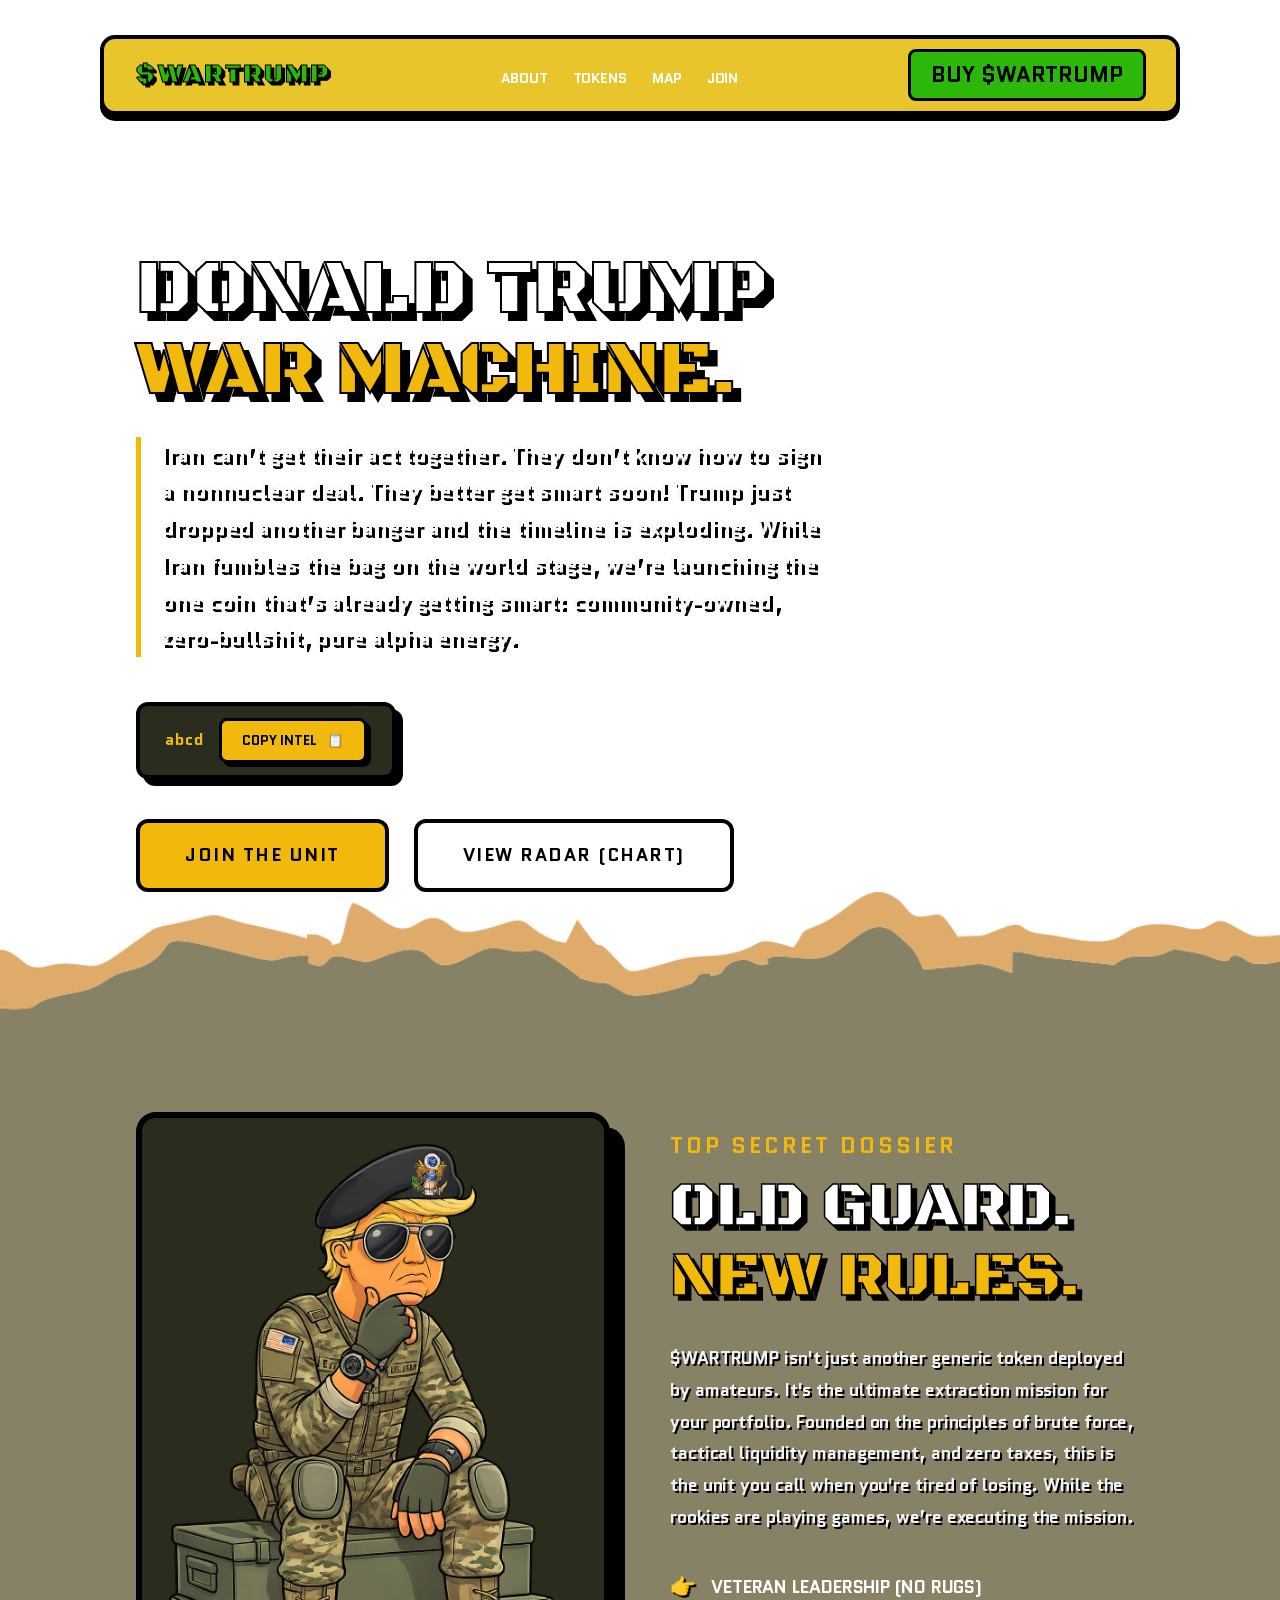
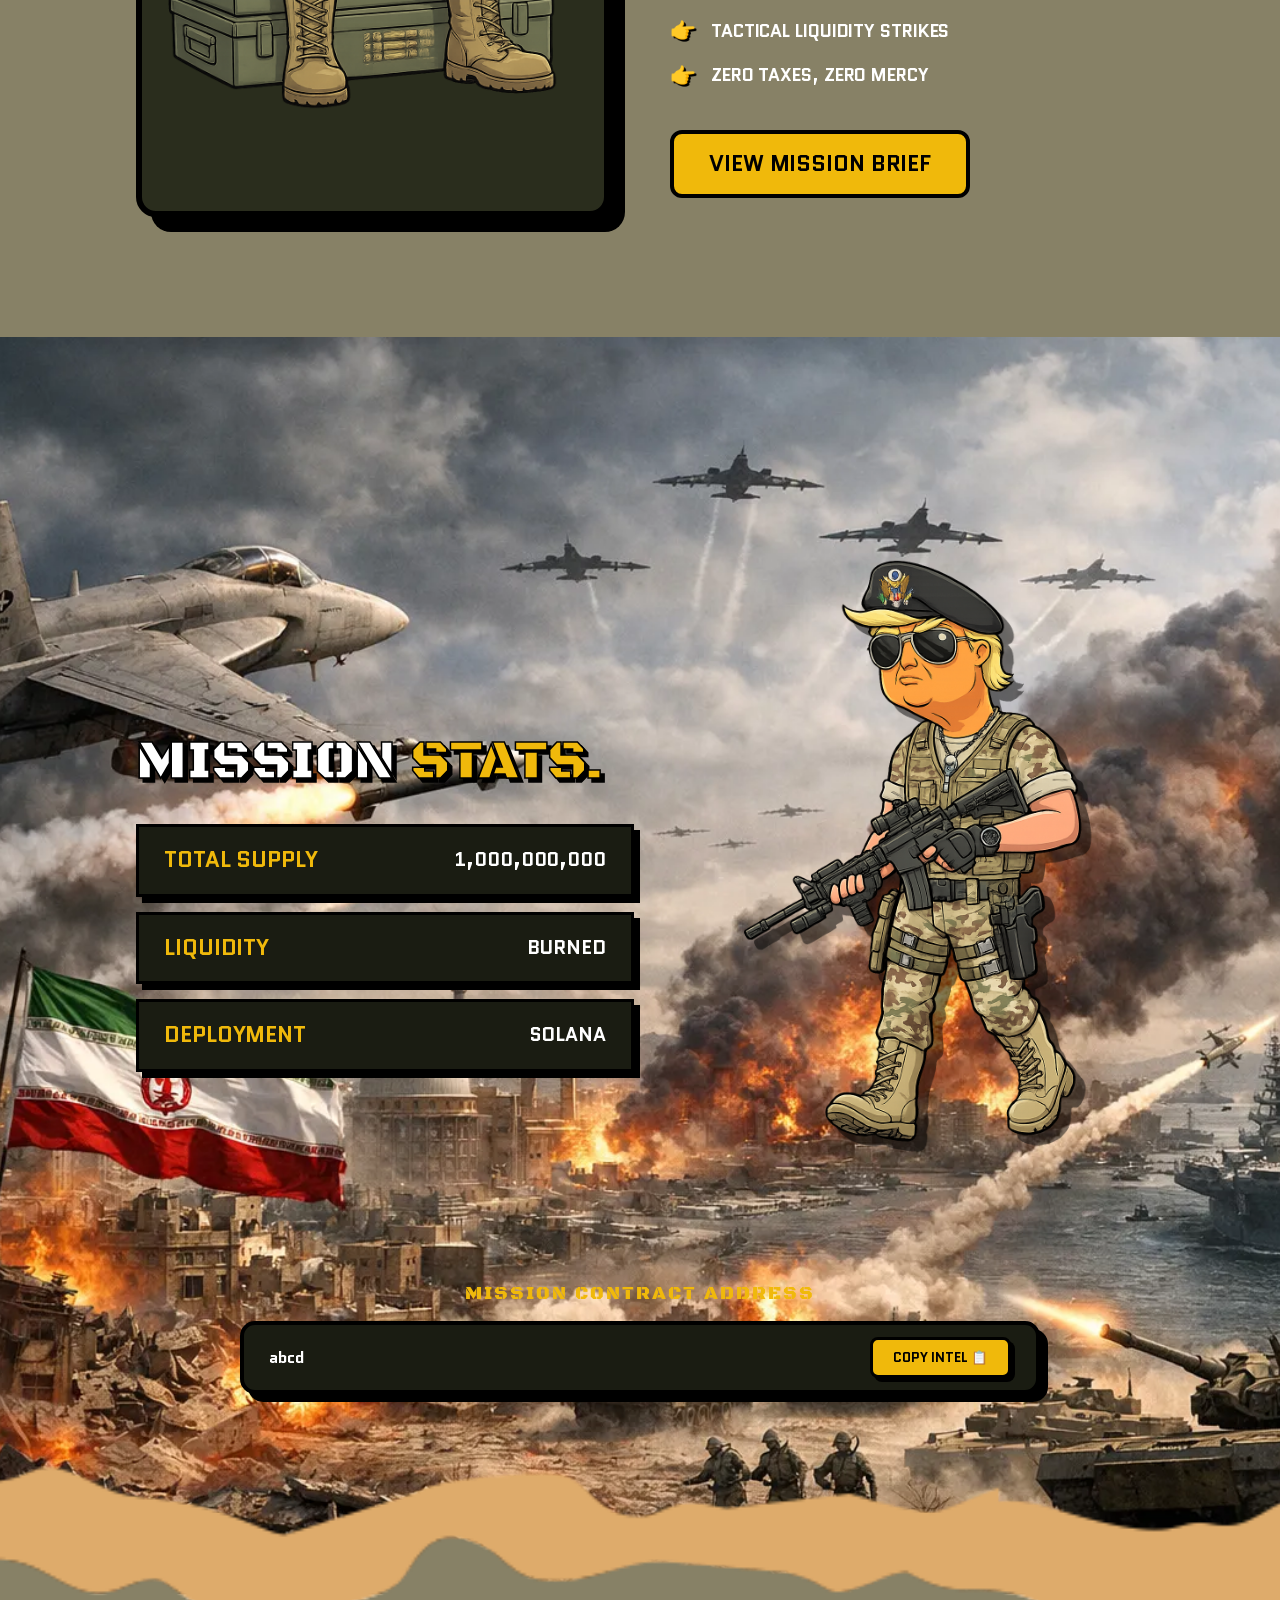
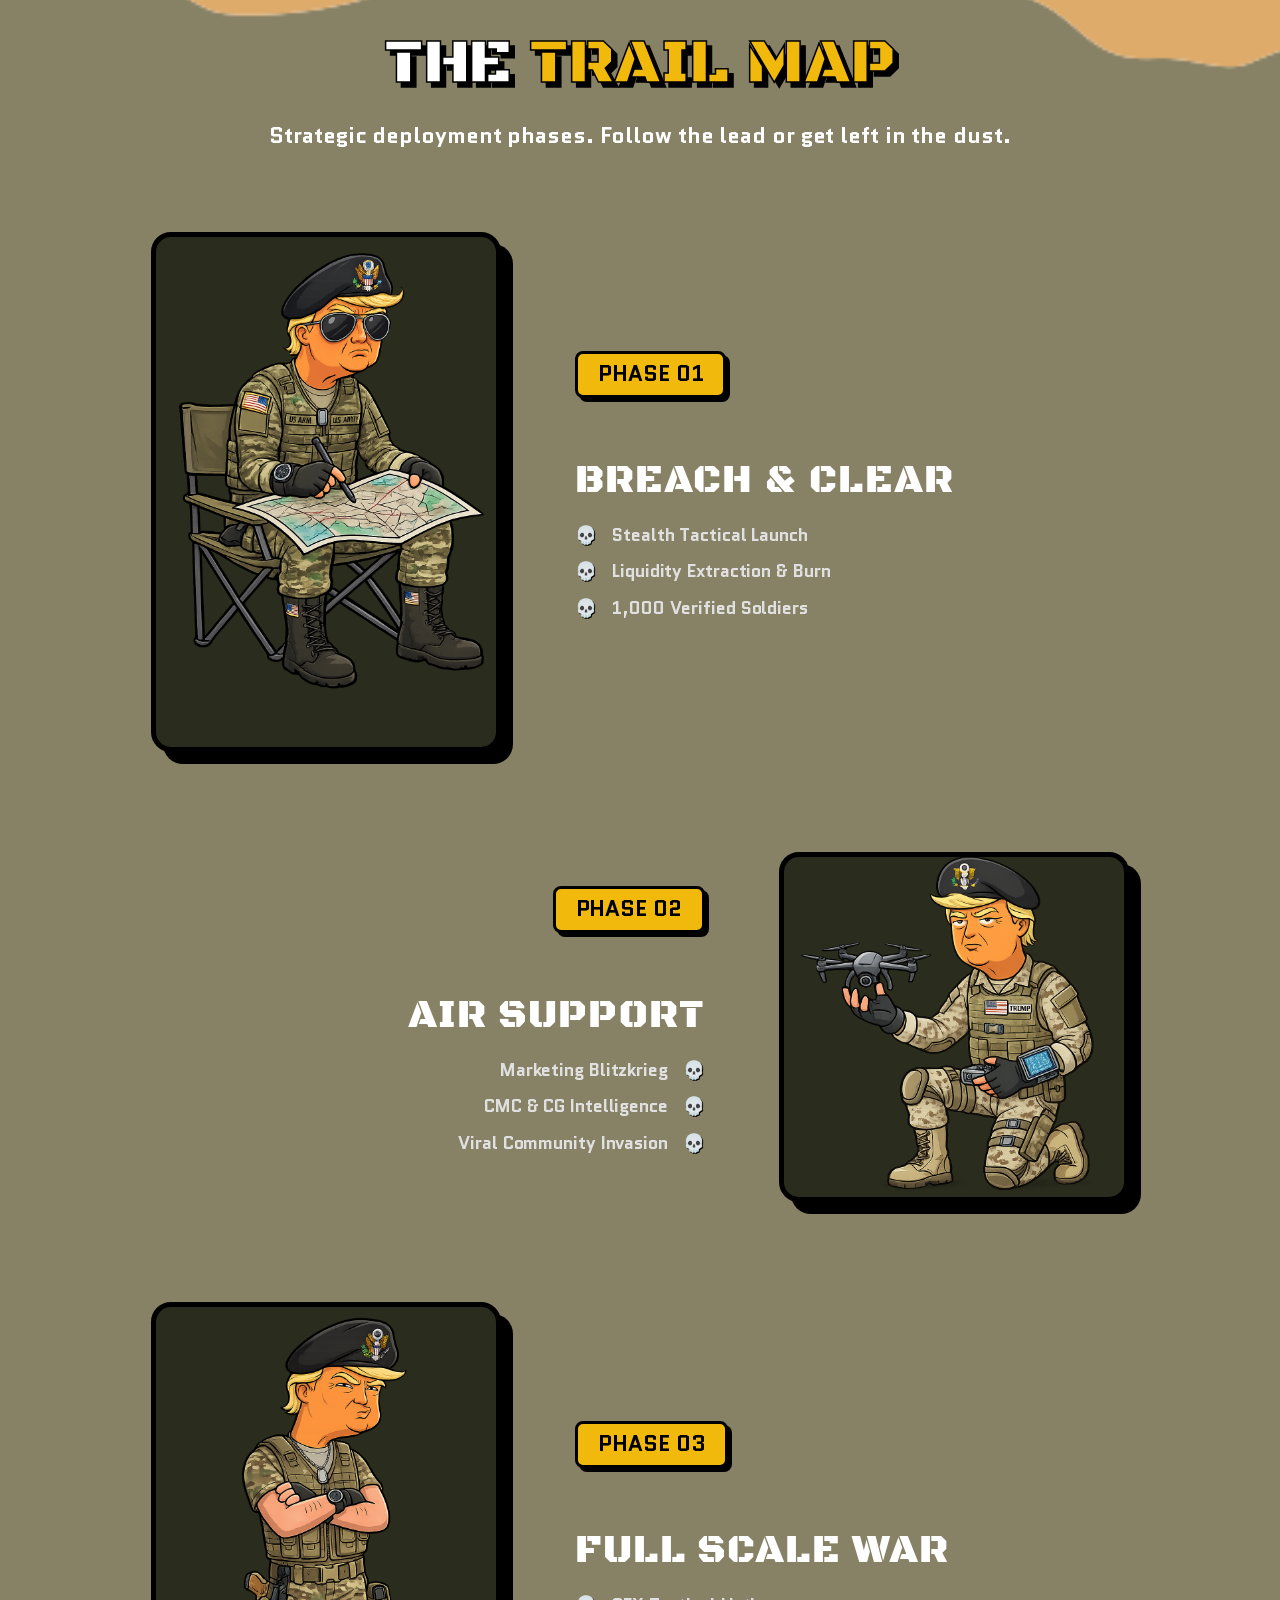
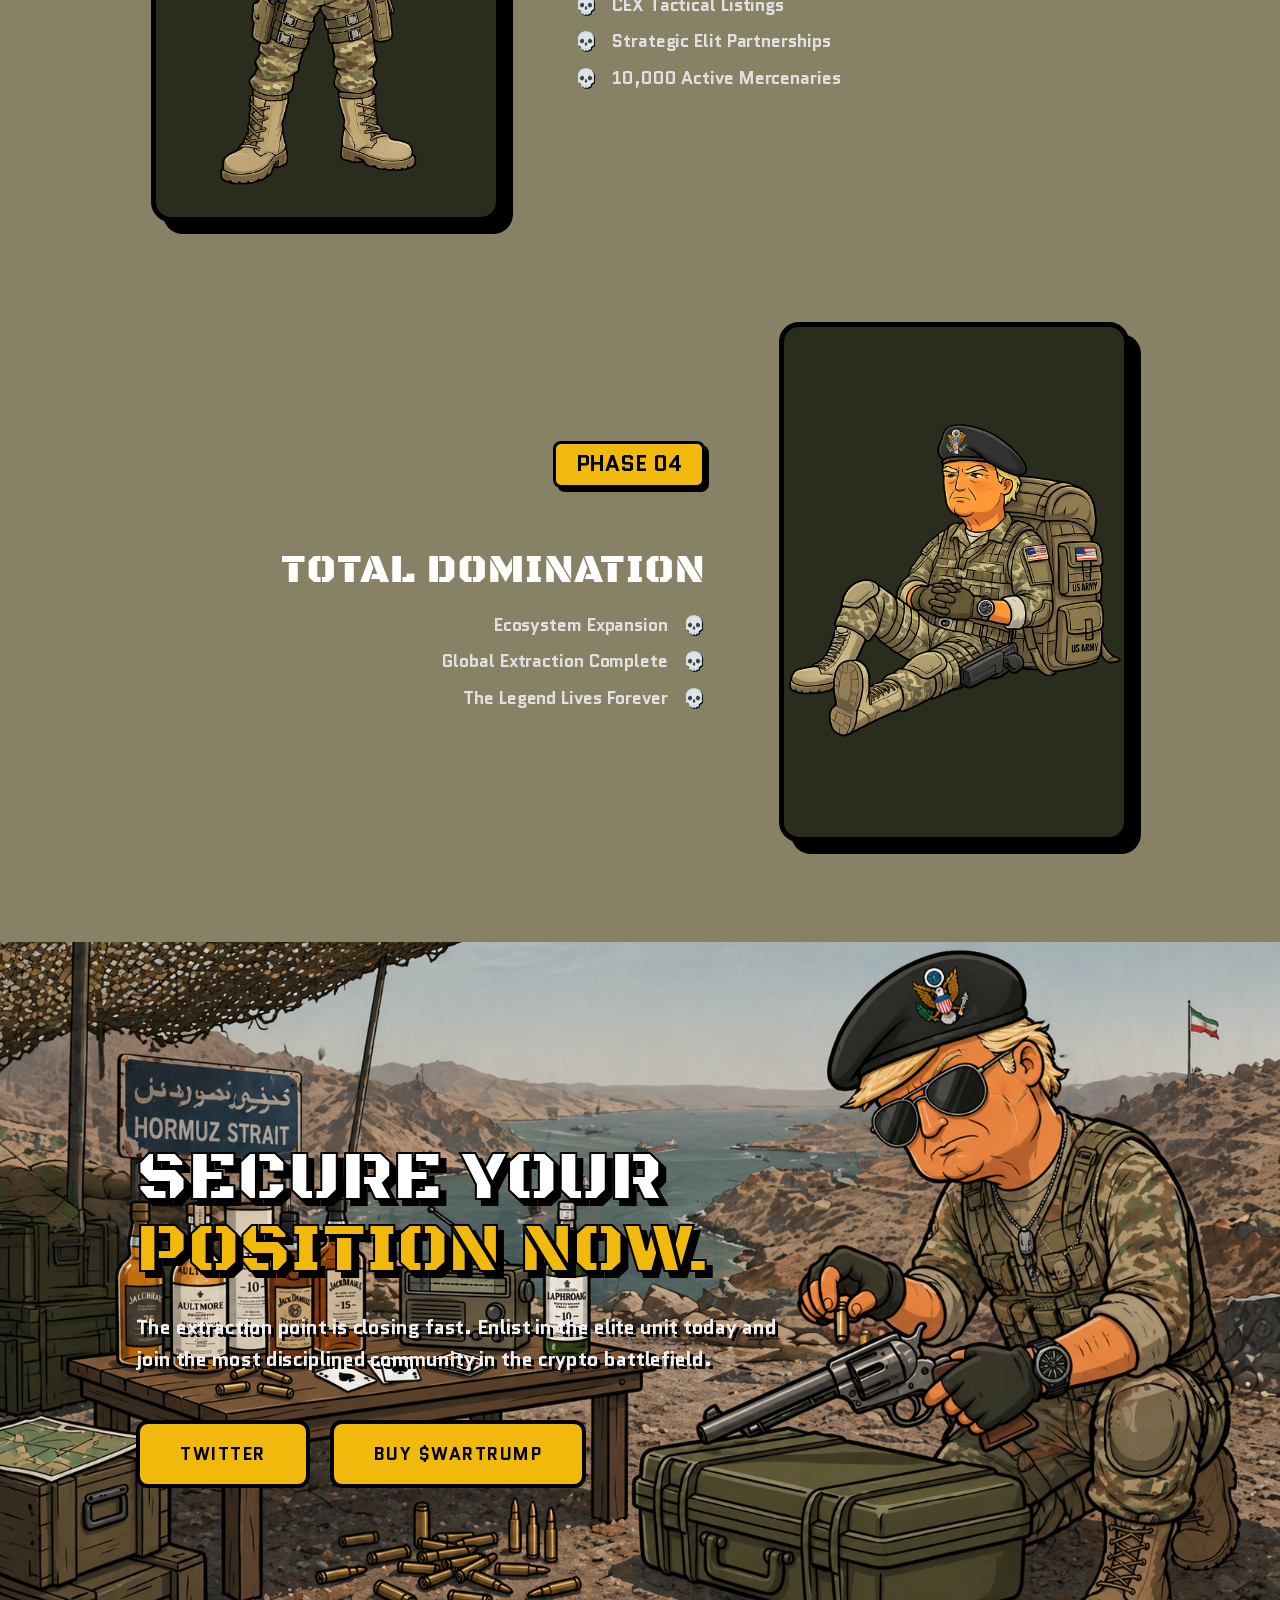
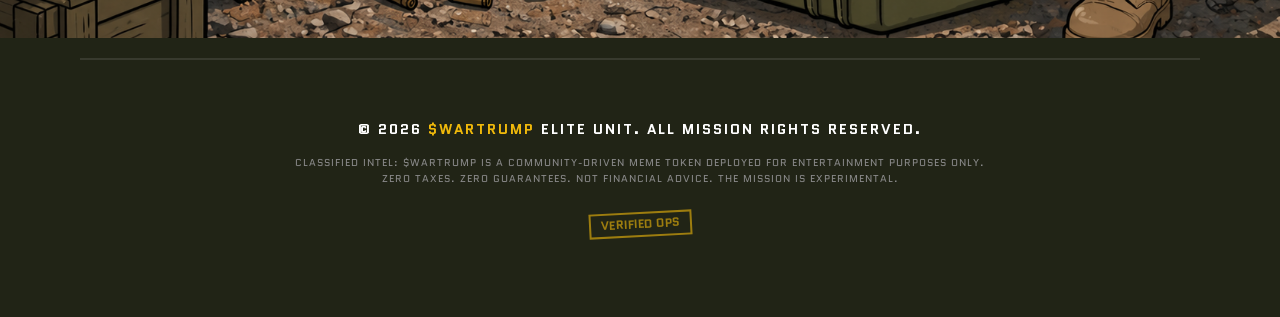
==== index.html @ a171576e "fsdfdsfsdsdffs" ====
<!DOCTYPE html>
<html lang="en-US">
<head>
	<meta charset="UTF-8">
			<title>WARTRUMP</title>
		<meta name="viewport" content="width=device-width, initial-scale=1" />
<meta name='robots' content='max-image-preview:large' />
<title>WARTRUMP</title>
<link rel="icon" href="logo.png">
<link rel="alternate" type="application/rss+xml" title="BARNEY &raquo; Feed" href="/index.php/feed/" />
<link rel="alternate" type="application/rss+xml" title="BARNEY &raquo; Comments Feed" href="/index.php/comments/feed/" />
<link rel="alternate" title="oEmbed (JSON)" type="application/json+oembed" href="/index.php/wp-json/oembed/1.0/embed?url=https%3A%2F%2Fbarneyross.fun%2F" />
<link rel="alternate" title="oEmbed (XML)" type="text/xml+oembed" href="/index.php/wp-json/oembed/1.0/embed?url=https%3A%2F%2Fbarneyross.fun%2F&#038;format=xml" />
<style id='wp-img-auto-sizes-contain-inline-css'>
img:is([sizes=auto i],[sizes^="auto," i]){contain-intrinsic-size:3000px 1500px}
/*# sourceURL=wp-img-auto-sizes-contain-inline-css */
</style>

<style id='wp-emoji-styles-inline-css'>

	img.wp-smiley, img.emoji {
		display: inline !important;
		border: none !important;
		box-shadow: none !important;
		height: 1em !important;
		width: 1em !important;
		margin: 0 0.07em !important;
		vertical-align: -0.1em !important;
		background: none !important;
		padding: 0 !important;
	}
/*# sourceURL=wp-emoji-styles-inline-css */
</style>
<style id='wp-block-library-inline-css'>
:root{--wp-block-synced-color:#7a00df;--wp-block-synced-color--rgb:122,0,223;--wp-bound-block-color:var(--wp-block-synced-color);--wp-editor-canvas-background:#ddd;--wp-admin-theme-color:#007cba;--wp-admin-theme-color--rgb:0,124,186;--wp-admin-theme-color-darker-10:#006ba1;--wp-admin-theme-color-darker-10--rgb:0,107,160.5;--wp-admin-theme-color-darker-20:#005a87;--wp-admin-theme-color-darker-20--rgb:0,90,135;--wp-admin-border-width-focus:2px}@media (min-resolution:192dpi){:root{--wp-admin-border-width-focus:1.5px}}.wp-element-button{cursor:pointer}:root .has-very-light-gray-background-color{background-color:#eee}:root .has-very-dark-gray-background-color{background-color:#313131}:root .has-very-light-gray-color{color:#eee}:root .has-very-dark-gray-color{color:#313131}:root .has-vivid-green-cyan-to-vivid-cyan-blue-gradient-background{background:linear-gradient(135deg,#00d084,#0693e3)}:root .has-purple-crush-gradient-background{background:linear-gradient(135deg,#34e2e4,#4721fb 50%,#ab1dfe)}:root .has-hazy-dawn-gradient-background{background:linear-gradient(135deg,#faaca8,#dad0ec)}:root .has-subdued-olive-gradient-background{background:linear-gradient(135deg,#fafae1,#67a671)}:root .has-atomic-cream-gradient-background{background:linear-gradient(135deg,#fdd79a,#004a59)}:root .has-nightshade-gradient-background{background:linear-gradient(135deg,#330968,#31cdcf)}:root .has-midnight-gradient-background{background:linear-gradient(135deg,#020381,#2874fc)}:root{--wp--preset--font-size--normal:16px;--wp--preset--font-size--huge:42px}.has-regular-font-size{font-size:1em}.has-larger-font-size{font-size:2.625em}.has-normal-font-size{font-size:var(--wp--preset--font-size--normal)}.has-huge-font-size{font-size:var(--wp--preset--font-size--huge)}.has-text-align-center{text-align:center}.has-text-align-left{text-align:left}.has-text-align-right{text-align:right}.has-fit-text{white-space:nowrap!important}#end-resizable-editor-section{display:none}.aligncenter{clear:both}.items-justified-left{justify-content:flex-start}.items-justified-center{justify-content:center}.items-justified-right{justify-content:flex-end}.items-justified-space-between{justify-content:space-between}.screen-reader-text{border:0;clip-path:inset(50%);height:1px;margin:-1px;overflow:hidden;padding:0;position:absolute;width:1px;word-wrap:normal!important}.screen-reader-text:focus{background-color:#ddd;clip-path:none;color:#444;display:block;font-size:1em;height:auto;left:5px;line-height:normal;padding:15px 23px 14px;text-decoration:none;top:5px;width:auto;z-index:100000}html :where(.has-border-color){border-style:solid}html :where([style*=border-top-color]){border-top-style:solid}html :where([style*=border-right-color]){border-right-style:solid}html :where([style*=border-bottom-color]){border-bottom-style:solid}html :where([style*=border-left-color]){border-left-style:solid}html :where([style*=border-width]){border-style:solid}html :where([style*=border-top-width]){border-top-style:solid}html :where([style*=border-right-width]){border-right-style:solid}html :where([style*=border-bottom-width]){border-bottom-style:solid}html :where([style*=border-left-width]){border-left-style:solid}html :where(img[class*=wp-image-]){height:auto;max-width:100%}:where(figure){margin:0 0 1em}html :where(.is-position-sticky){--wp-admin--admin-bar--position-offset:var(--wp-admin--admin-bar--height,0px)}@media screen and (max-width:600px){html :where(.is-position-sticky){--wp-admin--admin-bar--position-offset:0px}}
/*# sourceURL=/wp-includes/css/dist/block-library/common.min.css */
</style>
<style id='global-styles-inline-css'>
:root{--wp--preset--aspect-ratio--square: 1;--wp--preset--aspect-ratio--4-3: 4/3;--wp--preset--aspect-ratio--3-4: 3/4;--wp--preset--aspect-ratio--3-2: 3/2;--wp--preset--aspect-ratio--2-3: 2/3;--wp--preset--aspect-ratio--16-9: 16/9;--wp--preset--aspect-ratio--9-16: 9/16;--wp--preset--color--black: #000000;--wp--preset--color--cyan-bluish-gray: #abb8c3;--wp--preset--color--white: #ffffff;--wp--preset--color--pale-pink: #f78da7;--wp--preset--color--vivid-red: #cf2e2e;--wp--preset--color--luminous-vivid-orange: #ff6900;--wp--preset--color--luminous-vivid-amber: #fcb900;--wp--preset--color--light-green-cyan: #7bdcb5;--wp--preset--color--vivid-green-cyan: #00d084;--wp--preset--color--pale-cyan-blue: #8ed1fc;--wp--preset--color--vivid-cyan-blue: #0693e3;--wp--preset--color--vivid-purple: #9b51e0;--wp--preset--color--base: #FFFFFF;--wp--preset--color--contrast: #111111;--wp--preset--color--accent-1: #FFEE58;--wp--preset--color--accent-2: #F6CFF4;--wp--preset--color--accent-3: #503AA8;--wp--preset--color--accent-4: #686868;--wp--preset--color--accent-5: #FBFAF3;--wp--preset--color--accent-6: color-mix(in srgb, currentColor 20%, transparent);--wp--preset--gradient--vivid-cyan-blue-to-vivid-purple: linear-gradient(135deg,rgb(6,147,227) 0%,rgb(155,81,224) 100%);--wp--preset--gradient--light-green-cyan-to-vivid-green-cyan: linear-gradient(135deg,rgb(122,220,180) 0%,rgb(0,208,130) 100%);--wp--preset--gradient--luminous-vivid-amber-to-luminous-vivid-orange: linear-gradient(135deg,rgb(252,185,0) 0%,rgb(255,105,0) 100%);--wp--preset--gradient--luminous-vivid-orange-to-vivid-red: linear-gradient(135deg,rgb(255,105,0) 0%,rgb(207,46,46) 100%);--wp--preset--gradient--very-light-gray-to-cyan-bluish-gray: linear-gradient(135deg,rgb(238,238,238) 0%,rgb(169,184,195) 100%);--wp--preset--gradient--cool-to-warm-spectrum: linear-gradient(135deg,rgb(74,234,220) 0%,rgb(151,120,209) 20%,rgb(207,42,186) 40%,rgb(238,44,130) 60%,rgb(251,105,98) 80%,rgb(254,248,76) 100%);--wp--preset--gradient--blush-light-purple: linear-gradient(135deg,rgb(255,206,236) 0%,rgb(152,150,240) 100%);--wp--preset--gradient--blush-bordeaux: linear-gradient(135deg,rgb(254,205,165) 0%,rgb(254,45,45) 50%,rgb(107,0,62) 100%);--wp--preset--gradient--luminous-dusk: linear-gradient(135deg,rgb(255,203,112) 0%,rgb(199,81,192) 50%,rgb(65,88,208) 100%);--wp--preset--gradient--pale-ocean: linear-gradient(135deg,rgb(255,245,203) 0%,rgb(182,227,212) 50%,rgb(51,167,181) 100%);--wp--preset--gradient--electric-grass: linear-gradient(135deg,rgb(202,248,128) 0%,rgb(113,206,126) 100%);--wp--preset--gradient--midnight: linear-gradient(135deg,rgb(2,3,129) 0%,rgb(40,116,252) 100%);--wp--preset--font-size--small: 0.875rem;--wp--preset--font-size--medium: clamp(1rem, 1rem + ((1vw - 0.2rem) * 0.196), 1.125rem);--wp--preset--font-size--large: clamp(1.125rem, 1.125rem + ((1vw - 0.2rem) * 0.392), 1.375rem);--wp--preset--font-size--x-large: clamp(1.75rem, 1.75rem + ((1vw - 0.2rem) * 0.392), 2rem);--wp--preset--font-size--xx-large: clamp(2.15rem, 2.15rem + ((1vw - 0.2rem) * 1.333), 3rem);--wp--preset--font-family--manrope: Manrope, sans-serif;--wp--preset--font-family--fira-code: "Fira Code", monospace;--wp--preset--spacing--20: 10px;--wp--preset--spacing--30: 20px;--wp--preset--spacing--40: 30px;--wp--preset--spacing--50: clamp(30px, 5vw, 50px);--wp--preset--spacing--60: clamp(30px, 7vw, 70px);--wp--preset--spacing--70: clamp(50px, 7vw, 90px);--wp--preset--spacing--80: clamp(70px, 10vw, 140px);--wp--preset--shadow--natural: 6px 6px 9px rgba(0, 0, 0, 0.2);--wp--preset--shadow--deep: 12px 12px 50px rgba(0, 0, 0, 0.4);--wp--preset--shadow--sharp: 6px 6px 0px rgba(0, 0, 0, 0.2);--wp--preset--shadow--outlined: 6px 6px 0px -3px rgb(255, 255, 255), 6px 6px rgb(0, 0, 0);--wp--preset--shadow--crisp: 6px 6px 0px rgb(0, 0, 0);}:root { --wp--style--global--content-size: 645px;--wp--style--global--wide-size: 1340px; }:where(body) { margin: 0; }.wp-site-blocks { padding-top: var(--wp--style--root--padding-top); padding-bottom: var(--wp--style--root--padding-bottom); }.has-global-padding { padding-right: var(--wp--style--root--padding-right); padding-left: var(--wp--style--root--padding-left); }.has-global-padding > .alignfull { margin-right: calc(var(--wp--style--root--padding-right) * -1); margin-left: calc(var(--wp--style--root--padding-left) * -1); }.has-global-padding :where(:not(.alignfull.is-layout-flow) > .has-global-padding:not(.wp-block-block, .alignfull)) { padding-right: 0; padding-left: 0; }.has-global-padding :where(:not(.alignfull.is-layout-flow) > .has-global-padding:not(.wp-block-block, .alignfull)) > .alignfull { margin-left: 0; margin-right: 0; }.wp-site-blocks > .alignleft { float: left; margin-right: 2em; }.wp-site-blocks > .alignright { float: right; margin-left: 2em; }.wp-site-blocks > .aligncenter { justify-content: center; margin-left: auto; margin-right: auto; }:where(.wp-site-blocks) > * { margin-block-start: 1.2rem; margin-block-end: 0; }:where(.wp-site-blocks) > :first-child { margin-block-start: 0; }:where(.wp-site-blocks) > :last-child { margin-block-end: 0; }:root { --wp--style--block-gap: 1.2rem; }:root :where(.is-layout-flow) > :first-child{margin-block-start: 0;}:root :where(.is-layout-flow) > :last-child{margin-block-end: 0;}:root :where(.is-layout-flow) > *{margin-block-start: 1.2rem;margin-block-end: 0;}:root :where(.is-layout-constrained) > :first-child{margin-block-start: 0;}:root :where(.is-layout-constrained) > :last-child{margin-block-end: 0;}:root :where(.is-layout-constrained) > *{margin-block-start: 1.2rem;margin-block-end: 0;}:root :where(.is-layout-flex){gap: 1.2rem;}:root :where(.is-layout-grid){gap: 1.2rem;}.is-layout-flow > .alignleft{float: left;margin-inline-start: 0;margin-inline-end: 2em;}.is-layout-flow > .alignright{float: right;margin-inline-start: 2em;margin-inline-end: 0;}.is-layout-flow > .aligncenter{margin-left: auto !important;margin-right: auto !important;}.is-layout-constrained > .alignleft{float: left;margin-inline-start: 0;margin-inline-end: 2em;}.is-layout-constrained > .alignright{float: right;margin-inline-start: 2em;margin-inline-end: 0;}.is-layout-constrained > .aligncenter{margin-left: auto !important;margin-right: auto !important;}.is-layout-constrained > :where(:not(.alignleft):not(.alignright):not(.alignfull)){max-width: var(--wp--style--global--content-size);margin-left: auto !important;margin-right: auto !important;}.is-layout-constrained > .alignwide{max-width: var(--wp--style--global--wide-size);}body .is-layout-flex{display: flex;}.is-layout-flex{flex-wrap: wrap;align-items: center;}.is-layout-flex > :is(*, div){margin: 0;}body .is-layout-grid{display: grid;}.is-layout-grid > :is(*, div){margin: 0;}body{background-color: var(--wp--preset--color--base);color: var(--wp--preset--color--contrast);font-family: var(--wp--preset--font-family--manrope);font-size: var(--wp--preset--font-size--large);font-weight: 300;letter-spacing: -0.1px;line-height: 1.4;--wp--style--root--padding-top: 0px;--wp--style--root--padding-right: var(--wp--preset--spacing--50);--wp--style--root--padding-bottom: 0px;--wp--style--root--padding-left: var(--wp--preset--spacing--50);}a:where(:not(.wp-element-button)){color: currentColor;text-decoration: underline;}:root :where(a:where(:not(.wp-element-button)):hover){text-decoration: none;}h1, h2, h3, h4, h5, h6{font-weight: 400;letter-spacing: -0.1px;line-height: 1.125;}h1{font-size: var(--wp--preset--font-size--xx-large);}h2{font-size: var(--wp--preset--font-size--x-large);}h3{font-size: var(--wp--preset--font-size--large);}h4{font-size: var(--wp--preset--font-size--medium);}h5{font-size: var(--wp--preset--font-size--small);letter-spacing: 0.5px;}h6{font-size: var(--wp--preset--font-size--small);font-weight: 700;letter-spacing: 1.4px;text-transform: uppercase;}:root :where(.wp-element-button, .wp-block-button__link){background-color: var(--wp--preset--color--contrast);border-width: 0;color: var(--wp--preset--color--base);font-family: inherit;font-size: var(--wp--preset--font-size--medium);font-style: inherit;font-weight: inherit;letter-spacing: inherit;line-height: inherit;padding-top: 1rem;padding-right: 2.25rem;padding-bottom: 1rem;padding-left: 2.25rem;text-decoration: none;text-transform: inherit;}:root :where(.wp-element-button:hover, .wp-block-button__link:hover){background-color: color-mix(in srgb, var(--wp--preset--color--contrast) 85%, transparent);border-color: transparent;color: var(--wp--preset--color--base);}:root :where(.wp-element-button:focus, .wp-block-button__link:focus){outline-color: var(--wp--preset--color--accent-4);outline-offset: 2px;}:root :where(.wp-element-caption, .wp-block-audio figcaption, .wp-block-embed figcaption, .wp-block-gallery figcaption, .wp-block-image figcaption, .wp-block-table figcaption, .wp-block-video figcaption){font-size: var(--wp--preset--font-size--small);line-height: 1.4;}.has-black-color{color: var(--wp--preset--color--black) !important;}.has-cyan-bluish-gray-color{color: var(--wp--preset--color--cyan-bluish-gray) !important;}.has-white-color{color: var(--wp--preset--color--white) !important;}.has-pale-pink-color{color: var(--wp--preset--color--pale-pink) !important;}.has-vivid-red-color{color: var(--wp--preset--color--vivid-red) !important;}.has-luminous-vivid-orange-color{color: var(--wp--preset--color--luminous-vivid-orange) !important;}.has-luminous-vivid-amber-color{color: var(--wp--preset--color--luminous-vivid-amber) !important;}.has-light-green-cyan-color{color: var(--wp--preset--color--light-green-cyan) !important;}.has-vivid-green-cyan-color{color: var(--wp--preset--color--vivid-green-cyan) !important;}.has-pale-cyan-blue-color{color: var(--wp--preset--color--pale-cyan-blue) !important;}.has-vivid-cyan-blue-color{color: var(--wp--preset--color--vivid-cyan-blue) !important;}.has-vivid-purple-color{color: var(--wp--preset--color--vivid-purple) !important;}.has-base-color{color: var(--wp--preset--color--base) !important;}.has-contrast-color{color: var(--wp--preset--color--contrast) !important;}.has-accent-1-color{color: var(--wp--preset--color--accent-1) !important;}.has-accent-2-color{color: var(--wp--preset--color--accent-2) !important;}.has-accent-3-color{color: var(--wp--preset--color--accent-3) !important;}.has-accent-4-color{color: var(--wp--preset--color--accent-4) !important;}.has-accent-5-color{color: var(--wp--preset--color--accent-5) !important;}.has-accent-6-color{color: var(--wp--preset--color--accent-6) !important;}.has-black-background-color{background-color: var(--wp--preset--color--black) !important;}.has-cyan-bluish-gray-background-color{background-color: var(--wp--preset--color--cyan-bluish-gray) !important;}.has-white-background-color{background-color: var(--wp--preset--color--white) !important;}.has-pale-pink-background-color{background-color: var(--wp--preset--color--pale-pink) !important;}.has-vivid-red-background-color{background-color: var(--wp--preset--color--vivid-red) !important;}.has-luminous-vivid-orange-background-color{background-color: var(--wp--preset--color--luminous-vivid-orange) !important;}.has-luminous-vivid-amber-background-color{background-color: var(--wp--preset--color--luminous-vivid-amber) !important;}.has-light-green-cyan-background-color{background-color: var(--wp--preset--color--light-green-cyan) !important;}.has-vivid-green-cyan-background-color{background-color: var(--wp--preset--color--vivid-green-cyan) !important;}.has-pale-cyan-blue-background-color{background-color: var(--wp--preset--color--pale-cyan-blue) !important;}.has-vivid-cyan-blue-background-color{background-color: var(--wp--preset--color--vivid-cyan-blue) !important;}.has-vivid-purple-background-color{background-color: var(--wp--preset--color--vivid-purple) !important;}.has-base-background-color{background-color: var(--wp--preset--color--base) !important;}.has-contrast-background-color{background-color: var(--wp--preset--color--contrast) !important;}.has-accent-1-background-color{background-color: var(--wp--preset--color--accent-1) !important;}.has-accent-2-background-color{background-color: var(--wp--preset--color--accent-2) !important;}.has-accent-3-background-color{background-color: var(--wp--preset--color--accent-3) !important;}.has-accent-4-background-color{background-color: var(--wp--preset--color--accent-4) !important;}.has-accent-5-background-color{background-color: var(--wp--preset--color--accent-5) !important;}.has-accent-6-background-color{background-color: var(--wp--preset--color--accent-6) !important;}.has-black-border-color{border-color: var(--wp--preset--color--black) !important;}.has-cyan-bluish-gray-border-color{border-color: var(--wp--preset--color--cyan-bluish-gray) !important;}.has-white-border-color{border-color: var(--wp--preset--color--white) !important;}.has-pale-pink-border-color{border-color: var(--wp--preset--color--pale-pink) !important;}.has-vivid-red-border-color{border-color: var(--wp--preset--color--vivid-red) !important;}.has-luminous-vivid-orange-border-color{border-color: var(--wp--preset--color--luminous-vivid-orange) !important;}.has-luminous-vivid-amber-border-color{border-color: var(--wp--preset--color--luminous-vivid-amber) !important;}.has-light-green-cyan-border-color{border-color: var(--wp--preset--color--light-green-cyan) !important;}.has-vivid-green-cyan-border-color{border-color: var(--wp--preset--color--vivid-green-cyan) !important;}.has-pale-cyan-blue-border-color{border-color: var(--wp--preset--color--pale-cyan-blue) !important;}.has-vivid-cyan-blue-border-color{border-color: var(--wp--preset--color--vivid-cyan-blue) !important;}.has-vivid-purple-border-color{border-color: var(--wp--preset--color--vivid-purple) !important;}.has-base-border-color{border-color: var(--wp--preset--color--base) !important;}.has-contrast-border-color{border-color: var(--wp--preset--color--contrast) !important;}.has-accent-1-border-color{border-color: var(--wp--preset--color--accent-1) !important;}.has-accent-2-border-color{border-color: var(--wp--preset--color--accent-2) !important;}.has-accent-3-border-color{border-color: var(--wp--preset--color--accent-3) !important;}.has-accent-4-border-color{border-color: var(--wp--preset--color--accent-4) !important;}.has-accent-5-border-color{border-color: var(--wp--preset--color--accent-5) !important;}.has-accent-6-border-color{border-color: var(--wp--preset--color--accent-6) !important;}.has-vivid-cyan-blue-to-vivid-purple-gradient-background{background: var(--wp--preset--gradient--vivid-cyan-blue-to-vivid-purple) !important;}.has-light-green-cyan-to-vivid-green-cyan-gradient-background{background: var(--wp--preset--gradient--light-green-cyan-to-vivid-green-cyan) !important;}.has-luminous-vivid-amber-to-luminous-vivid-orange-gradient-background{background: var(--wp--preset--gradient--luminous-vivid-amber-to-luminous-vivid-orange) !important;}.has-luminous-vivid-orange-to-vivid-red-gradient-background{background: var(--wp--preset--gradient--luminous-vivid-orange-to-vivid-red) !important;}.has-very-light-gray-to-cyan-bluish-gray-gradient-background{background: var(--wp--preset--gradient--very-light-gray-to-cyan-bluish-gray) !important;}.has-cool-to-warm-spectrum-gradient-background{background: var(--wp--preset--gradient--cool-to-warm-spectrum) !important;}.has-blush-light-purple-gradient-background{background: var(--wp--preset--gradient--blush-light-purple) !important;}.has-blush-bordeaux-gradient-background{background: var(--wp--preset--gradient--blush-bordeaux) !important;}.has-luminous-dusk-gradient-background{background: var(--wp--preset--gradient--luminous-dusk) !important;}.has-pale-ocean-gradient-background{background: var(--wp--preset--gradient--pale-ocean) !important;}.has-electric-grass-gradient-background{background: var(--wp--preset--gradient--electric-grass) !important;}.has-midnight-gradient-background{background: var(--wp--preset--gradient--midnight) !important;}.has-small-font-size{font-size: var(--wp--preset--font-size--small) !important;}.has-medium-font-size{font-size: var(--wp--preset--font-size--medium) !important;}.has-large-font-size{font-size: var(--wp--preset--font-size--large) !important;}.has-x-large-font-size{font-size: var(--wp--preset--font-size--x-large) !important;}.has-xx-large-font-size{font-size: var(--wp--preset--font-size--xx-large) !important;}.has-manrope-font-family{font-family: var(--wp--preset--font-family--manrope) !important;}.has-fira-code-font-family{font-family: var(--wp--preset--font-family--fira-code) !important;}
/*# sourceURL=global-styles-inline-css */
</style>
<style id='wp-block-template-skip-link-inline-css'>

		.skip-link.screen-reader-text {
			border: 0;
			clip-path: inset(50%);
			height: 1px;
			margin: -1px;
			overflow: hidden;
			padding: 0;
			position: absolute !important;
			width: 1px;
			word-wrap: normal !important;
		}

		.skip-link.screen-reader-text:focus {
			background-color: #eee;
			clip-path: none;
			color: #444;
			display: block;
			font-size: 1em;
			height: auto;
			left: 5px;
			line-height: normal;
			padding: 15px 23px 14px;
			text-decoration: none;
			top: 5px;
			width: auto;
			z-index: 100000;
		}
/*# sourceURL=wp-block-template-skip-link-inline-css */
</style>
<style id='twentytwentyfive-style-inline-css'>
a{text-decoration-thickness:1px!important;text-underline-offset:.1em}:where(.wp-site-blocks :focus){outline-width:2px;outline-style:solid}.wp-block-navigation .wp-block-navigation-submenu .wp-block-navigation-item:not(:last-child){margin-bottom:3px}.wp-block-navigation .wp-block-navigation-item .wp-block-navigation-item__content{outline-offset:4px}.wp-block-navigation .wp-block-navigation-item ul.wp-block-navigation__submenu-container .wp-block-navigation-item__content{outline-offset:0}blockquote,caption,figcaption,h1,h2,h3,h4,h5,h6,p{text-wrap:pretty}.more-link{display:block}:where(pre){overflow-x:auto}
/*# sourceURL=/wp-content/themes/twentytwentyfive/style.min.css */
</style>
<link rel='stylesheet' id='elementor-frontend-css' href='/wp-content/plugins/elementor/assets/css/frontend-lite.min.css?ver=3.23.4' media='all' />
<link rel='stylesheet' id='swiper-css' href='/wp-content/plugins/elementor/assets/lib/swiper/v8/css/swiper.min.css?ver=8.4.5' media='all' />
<link rel='stylesheet' id='elementor-post-7-css' href='/wp-content/uploads/elementor/css/post-7.css?ver=1777298449' media='all' />
<link rel='stylesheet' id='elementor-pro-css' href='/wp-content/plugins/elementor-pro/assets/css/frontend-lite.min.css?ver=3.23.3' media='all' />
<link rel='stylesheet' id='elementor-global-css' href='/wp-content/uploads/elementor/css/global.css?ver=1777298466' media='all' />
<link rel='stylesheet' id='elementor-post-8-css' href='/wp-content/uploads/elementor/css/post-8.css?ver=1777439272' media='all' />
<link rel='stylesheet' id='google-fonts-1-css' href='https://fonts.googleapis.com/css?family=Roboto%3A100%2C100italic%2C200%2C200italic%2C300%2C300italic%2C400%2C400italic%2C500%2C500italic%2C600%2C600italic%2C700%2C700italic%2C800%2C800italic%2C900%2C900italic%7CRoboto+Slab%3A100%2C100italic%2C200%2C200italic%2C300%2C300italic%2C400%2C400italic%2C500%2C500italic%2C600%2C600italic%2C700%2C700italic%2C800%2C800italic%2C900%2C900italic&#038;display=swap&#038;ver=6.9.4' media='all' />
<link rel="preconnect" href="https://fonts.gstatic.com/" crossorigin><link rel="https://api.w.org/" href="/index.php/wp-json/" /><link rel="alternate" title="JSON" type="application/json" href="/index.php/wp-json/wp/v2/pages/8" /><link rel="EditURI" type="application/rsd+xml" title="RSD" href="/xmlrpc.php?rsd" />
<meta name="generator" content="WordPress 6.9.4" />
<link rel="canonical" href="/" />
<link rel='shortlink' href='/' />
<meta name="generator" content="Elementor 3.23.4; features: e_optimized_css_loading, e_font_icon_svg, additional_custom_breakpoints, e_optimized_control_loading, e_lazyload, e_element_cache; settings: css_print_method-external, google_font-enabled, font_display-swap">
			<style>
				.e-con.e-parent:nth-of-type(n+4):not(.e-lazyloaded):not(.e-no-lazyload),
				.e-con.e-parent:nth-of-type(n+4):not(.e-lazyloaded):not(.e-no-lazyload) * {
					background-image: none !important;
				}
				@media screen and (max-height: 1024px) {
					.e-con.e-parent:nth-of-type(n+3):not(.e-lazyloaded):not(.e-no-lazyload),
					.e-con.e-parent:nth-of-type(n+3):not(.e-lazyloaded):not(.e-no-lazyload) * {
						background-image: none !important;
					}
				}
				@media screen and (max-height: 640px) {
					.e-con.e-parent:nth-of-type(n+2):not(.e-lazyloaded):not(.e-no-lazyload),
					.e-con.e-parent:nth-of-type(n+2):not(.e-lazyloaded):not(.e-no-lazyload) * {
						background-image: none !important;
					}
				}
			</style>
			<style class='wp-fonts-local'>
@font-face{font-family:Manrope;font-style:normal;font-weight:200 800;font-display:fallback;src:url('/wp-content/themes/twentytwentyfive/assets/fonts/manrope/Manrope-VariableFont_wght.woff2') format('woff2');}
@font-face{font-family:"Fira Code";font-style:normal;font-weight:300 700;font-display:fallback;src:url('/wp-content/themes/twentytwentyfive/assets/fonts/fira-code/FiraCode-VariableFont_wght.woff2') format('woff2');}
</style>
<link rel="icon" href="/wp-content/uploads/2026/04/cropped-ICON-WEB-BARNEY-32x32.png" sizes="32x32" />
<link rel="icon" href="/wp-content/uploads/2026/04/cropped-ICON-WEB-BARNEY-192x192.png" sizes="192x192" />
<link rel="apple-touch-icon" href="/wp-content/uploads/2026/04/cropped-ICON-WEB-BARNEY-180x180.png" />
<meta name="msapplication-TileImage" content="/wp-content/uploads/2026/04/cropped-ICON-WEB-BARNEY-270x270.png" />
	<meta name="viewport" content="width=device-width, initial-scale=1.0, viewport-fit=cover" /></head>
<body class="home wp-singular page-template page-template-elementor_canvas page page-id-8 wp-embed-responsive wp-theme-twentytwentyfive elementor-default elementor-template-canvas elementor-kit-7 elementor-page elementor-page-8">
			<div data-elementor-type="wp-post" data-elementor-id="8" class="elementor elementor-8" data-elementor-post-type="page">
				<div class="elementor-element elementor-element-80bc6e2 e-flex e-con-boxed e-con e-parent" data-id="80bc6e2" data-element_type="container" data-settings="{&quot;background_background&quot;:&quot;video&quot;,&quot;background_video_link&quot;:&quot;123.mp4&quot;,&quot;background_play_on_mobile&quot;:&quot;yes&quot;}">
					<div class="e-con-inner">
		<div class="elementor-background-video-container">
							<video class="elementor-background-video-hosted elementor-html5-video" autoplay muted playsinline loop></video>
					</div><div class="elementor-element elementor-element-175972c e-con-full e-flex e-con e-child" data-id="175972c" data-element_type="container">
				<div class="elementor-element elementor-element-78ad0ee elementor-widget elementor-widget-html" data-id="78ad0ee" data-element_type="widget" data-widget_type="html.default">
				<div class="elementor-widget-container">
			<link href="https://fonts.googleapis.com/css2?family=Black+Ops+One&family=Quantico:wght@400;700&display=swap" rel="stylesheet">

<style>
    :root {
        --n-accent: #2cb809; /* Kuning Tactical */
        --n-bg: #e7c52b;     /* Olive Drab */
        --n-outline: #000000;
        --f-logo: 'Black Ops One', cursive;
        --f-nav: 'Quantico', sans-serif;
    }

    .barney-nav-frame {
        width: 100%;
        padding: 15px 20px;
        box-sizing: border-box;
        position: sticky;
        top: 0;
        z-index: 9999;
    }

    .barney-nav-body {
        max-width: 1200px;
        margin: 0 auto;
        background: var(--n-bg);
        border: 4px solid var(--n-outline); 
        border-radius: 15px;
        display: flex;
        justify-content: space-between;
        align-items: center;
        padding: 10px 30px;
        box-shadow: 0px 6px 0px var(--n-outline);
    }

    /* Logo Kiri */
    .barney-nav-logo {
        font-family: var(--f-logo);
        font-size: 26px;
        color: var(--n-accent);
        text-decoration: none;
        text-transform: uppercase;
        letter-spacing: 2px;
        -webkit-text-stroke: 1px var(--n-outline);
        filter: drop-shadow(3px 3px 0px var(--n-outline));
        transition: 0.3s;
        flex-shrink: 0; /* Mencegah logo gepeng di mobile */
    }

    .barney-nav-logo:hover {
        transform: scale(1.05) rotate(-2deg);
        color: #fff;
    }

    /* Menu Kanan */
    .barney-nav-links {
        display: flex;
        list-style: none;
        gap: 25px;
        margin: 0;
        padding: 0;
        align-items: center;
    }

    .barney-nav-links li a {
        font-family: var(--f-nav);
        font-weight: 700;
        color: #fff;
        text-decoration: none;
        text-transform: uppercase;
        font-size: 14px;
        transition: 0.2s;
        white-space: nowrap; /* Mencegah teks menu turun ke bawah */
    }

    .barney-nav-links li a:hover {
        color: var(--n-accent);
        text-shadow: 2px 2px 0px var(--n-outline);
    }

    /* Button Buy Now Style Kartun */
    .barney-nav-btn {
        background: var(--n-accent);
        color: #000 !important;
        padding: 8px 20px;
        border: 3px solid var(--n-outline);
        border-radius: 8px;
        box-shadow: 4px 4px 0px var(--n-outline);
        font-family: var(--f-nav);
        font-weight: 900;
        transition: 0.2s;
        white-space: nowrap;
    }

    .barney-nav-btn:hover {
        transform: translate(2px, 2px);
        box-shadow: 0px 0px 0px var(--n-outline);
        background: #fff;
    }

    /* --- MOBILE RESPONSIVE FIX --- */
    @media (max-width: 768px) {
        .barney-nav-frame {
            padding: 10px 10px; /* Padding luar lebih kecil agar tidak sempit */
        }

        .barney-nav-body {
            padding: 8px 12px; /* Padding dalam lebih rapat */
            border-width: 3px; /* Garis sedikit lebih tipis agar lega */
            box-shadow: 0px 4px 0px var(--n-outline);
            gap: 8px; /* Memberi jarak antar elemen */
        }

        .barney-nav-logo {
            font-size: 18px; /* Ukuran logo mengecil */
            letter-spacing: 1px;
        }

        .barney-nav-links {
            gap: 10px; /* Jarak antar link menu lebih rapat */
        }

        .barney-nav-links li a {
            font-size: 10px; /* Font menu lebih kecil */
        }

        .barney-nav-btn {
            padding: 6px 10px; /* Tombol lebih ramping */
            font-size: 10px;
            box-shadow: 2px 2px 0px var(--n-outline);
            border-width: 2px;
        }
    }

    /* Pengaman Ekstrim untuk layar sangat kecil (< 360px) */
    @media (max-width: 360px) {
        .barney-nav-links {
            display: none; /* Sembunyikan menu teks jika layar terlalu kecil, sisakan Logo & Buy */
        }
    }
</style>

<nav class="barney-nav-frame">
    <div class="barney-nav-body">
        <a href="#" class="barney-nav-logo">$WARTRUMP</a>

        <ul class="barney-nav-links">
            <li><a href="#about">About</a></li>
            <li><a href="#tokenomics">Tokens</a></li>
            <li><a href="#map">Map</a></li>
            <li><a href="#join">Join</a></li>
        </ul>

        <a href="https://swap.pump.fun/?input=So11111111111111111111111111111111111111112&output=abcd" class="barney-nav-btn">BUY $WARTRUMP</a>
    </div>
</nav>		</div>
				</div>
				</div>
		<div class="elementor-element elementor-element-ac8709d e-con-full e-flex e-con e-child" data-id="ac8709d" data-element_type="container">
				<div class="elementor-element elementor-element-98c857d elementor-widget elementor-widget-html" data-id="98c857d" data-element_type="widget" data-widget_type="html.default">
				<div class="elementor-widget-container">
			<link href="https://fonts.googleapis.com/css2?family=Black+Ops+One&family=Quantico:wght@400;700&display=swap" rel="stylesheet">

<style>
    :root {
        --h-accent: #f0b90b; /* Kuning Tactical */
        --h-bg: #3e442c;     /* Olive Drab */
        --h-outline: #000000;
        --f-hero-title: 'Black Ops One', cursive;
        --f-hero-body: 'Quantico', sans-serif;
    }

    .barney-hero-section {
        width: 100%;
        padding: 80px 5%;
        display: flex;
        justify-content: flex-start; 
        align-items: center;
        box-sizing: border-box;
        min-height: 85vh;
        animation: barneyFadeIn 0.8s ease-out;
    }

    .barney-hero-content {
        max-width: 850px;
        text-align: left;
    }

    @keyframes barneyFadeIn {
        from { opacity: 0; transform: translateX(-30px); }
        to { opacity: 1; transform: translateX(0); }
    }

    /* Judul Hero - Ultra Cartoon & Aggressive */
    .barney-hero-title {
        font-family: var(--f-hero-title);
        font-size: clamp(2.5rem, 7vw, 4.8rem);
        color: #fff;
        line-height: 1.05;
        margin: 0 0 25px 0;
        text-transform: uppercase;
        -webkit-text-stroke: 2px var(--h-outline);
        filter: drop-shadow(8px 8px 0px var(--h-outline));
    }

    .barney-hero-title span {
        color: var(--h-accent);
        display: block;
    }

    /* Deskripsi Hero - Sinister & Charismatic */
    .barney-hero-desc {
        font-family: var(--f-hero-body);
        font-weight: 700;
        font-size: clamp(1.1rem, 2.5vw, 1.35rem);
        color: #f8f8f8;
        margin-bottom: 45px;
        line-height: 1.7;
        text-shadow: 3px 3px 0px var(--h-outline);
        max-width: 700px;
        border-left: 5px solid var(--h-accent);
        padding-left: 20px;
    }

    /* CA Box Styling */
    .barney-ca-container {
        display: flex;
        align-items: center;
        gap: 15px;
        background: #2a2d1d;
        border: 4px solid var(--h-outline);
        padding: 12px 25px;
        border-radius: 12px;
        box-shadow: 7px 7px 0px var(--h-outline);
        width: fit-content;
        margin-bottom: 40px;
    }

    .barney-ca-text {
        font-family: var(--f-hero-body);
        color: var(--h-accent);
        font-weight: 700;
        font-size: clamp(0.7rem, 2.5vw, 1rem);
        letter-spacing: 1px;
    }

    .barney-copy-btn {
        background: var(--h-accent);
        border: 3px solid var(--h-outline);
        padding: 10px 20px;
        cursor: pointer;
        font-family: var(--f-hero-body);
        font-weight: 900;
        border-radius: 8px;
        transition: 0.2s;
        display: flex;
        align-items: center;
        gap: 10px;
        text-transform: uppercase;
        box-shadow: 4px 4px 0px var(--h-outline);
    }

    .barney-copy-btn:hover {
        transform: translate(-3px, -3px);
        box-shadow: 7px 7px 0px var(--h-outline);
        background: #fff;
    }

    .barney-copy-btn:active {
        transform: translate(0, 0);
        box-shadow: 0px 0px 0px var(--h-outline);
    }

    /* Hero Buttons */
    .barney-hero-btns {
        display: flex;
        gap: 25px;
        flex-wrap: wrap;
    }

    .hero-btn-main {
        background: var(--h-accent);
        color: #000;
        font-family: var(--f-hero-body);
        font-weight: 900;
        text-decoration: none;
        padding: 20px 45px;
        border: 4px solid var(--h-outline);
        border-radius: 12px;
        box-shadow: 8px 8px 0px var(--h-outline);
        text-transform: uppercase;
        transition: 0.2s;
        letter-spacing: 1.5px;
        font-size: 18px;
    }

    .hero-btn-main:hover {
        background: #fff;
        transform: translate(-5px, -5px);
        box-shadow: 13px 13px 0px var(--h-outline);
    }

    /* Mobile Responsiveness */
    @media (max-width: 768px) {
        .barney-hero-section {
            padding: 50px 20px;
            min-height: auto;
        }

        .barney-ca-container {
            width: 100%;
            flex-direction: column;
            align-items: stretch;
            padding: 20px;
        }

        .barney-ca-text {
            text-align: center;
            word-break: break-all;
        }

        .barney-hero-btns {
            flex-direction: column;
            width: 100%;
        }
        
        .hero-btn-main {
            text-align: center;
        }
    }
</style>

<section class="barney-hero-section">
    <div class="barney-hero-content">
        <h1 class="barney-hero-title">Donald Trump<br><span>WAR MACHINE.</span></h1>
        
        <p class="barney-hero-desc">
            Iran can’t get their act together. They don’t know how to sign a nonnuclear deal. They better get smart soon!     
            Trump just dropped another banger and the timeline is exploding. While Iran fumbles the bag on the world stage, we’re launching the one coin that’s already getting smart: community-owned, zero-bullshit, pure alpha energy.
           </p>

        <div class="barney-ca-container">
            <span class="barney-ca-text" id="caText">abcd</span>
            <button class="barney-copy-btn" onclick="copyCA()">
                <span>COPY INTEL</span> 📋
            </button>
        </div>

        <div class="barney-hero-btns">
            <a href="https://x.com/wartrump_" class="hero-btn-main">JOIN THE UNIT</a>
            <a href="https://dexscreener.com/solana/abcd" class="hero-btn-main" style="background: #fff;">VIEW RADAR (CHART)</a>
        </div>
    </div>
</section>

<script>
    function copyCA() {
        const caText = document.getElementById('caText').innerText;
        navigator.clipboard.writeText(caText).then(() => {
            const btn = document.querySelector('.barney-copy-btn span');
            const originalText = btn.innerText;
            btn.innerText = 'COPIED!';
            setTimeout(() => {
                btn.innerText = originalText;
            }, 2000);
        });
    }
</script>		</div>
				</div>
				</div>
					</div>
				</div>
		<div class="elementor-element elementor-element-785760e e-flex e-con-boxed e-con e-parent" data-id="785760e" data-element_type="container" data-settings="{&quot;background_background&quot;:&quot;classic&quot;}">
					<div class="e-con-inner">
		<div class="elementor-element elementor-element-2486a9e e-con-full e-flex e-con e-child" data-id="2486a9e" data-element_type="container" id="about">
				<div class="elementor-element elementor-element-412ca63 elementor-widget elementor-widget-html" data-id="412ca63" data-element_type="widget" data-widget_type="html.default">
				<div class="elementor-widget-container">
			<link href="https://fonts.googleapis.com/css2?family=Black+Ops+One&family=Quantico:wght@400;700&display=swap" rel="stylesheet">

<style>
    :root {
        --a-accent: #f0b90b; /* Kuning Tactical */
        --a-bg: #3e442c;     /* Olive Drab */
        --a-outline: #000000;
        --f-about-title: 'Black Ops One', cursive;
        --f-about-body: 'Quantico', sans-serif;
    }

    .barney-about-section {
        width: 100%;
        padding: 100px 5%;
        display: flex;
        align-items: center;
        justify-content: center;
        gap: 60px;
        box-sizing: border-box;
        overflow: hidden;
    }

    /* --- Bagian Kiri: Gambar Bergerak --- */
    .barney-about-visual {
        flex: 1;
        max-width: 500px;
        display: flex;
        justify-content: center;
        position: relative;
    }

    .barney-about-visual img {
        width: 100%;
        height: auto;
        border: 6px solid var(--a-outline);
        border-radius: 20px;
        box-shadow: 15px 15px 0px var(--a-outline);
        background: #2a2d1d;
        animation: barneyHovering 4s ease-in-out infinite;
    }

    /* --- Bagian Kanan: Teks --- */
    .barney-about-content {
        flex: 1;
        max-width: 600px;
        text-align: left;
    }

    .barney-about-subtitle {
        font-family: var(--f-about-body);
        font-weight: 700;
        color: var(--a-accent);
        text-transform: uppercase;
        letter-spacing: 3px;
        margin-bottom: 10px;
        display: block;
    }

    .barney-about-title {
        font-family: var(--f-about-title);
        font-size: clamp(2.5rem, 5vw, 4rem);
        color: #fff;
        line-height: 1.1;
        margin: 0 0 30px 0;
        text-transform: uppercase;
        -webkit-text-stroke: 1.5px var(--a-outline);
        filter: drop-shadow(5px 5px 0px var(--a-outline));
    }

    .barney-about-title span {
        color: var(--a-accent);
    }

    .barney-about-text {
        font-family: var(--f-about-body);
        font-weight: 700;
        font-size: 1.1rem;
        color: #f0f0f0;
        line-height: 1.8;
        margin-bottom: 40px;
        text-shadow: 2px 2px 0px var(--a-outline);
    }

    /* List Point Tactical */
    .barney-tactical-list {
        list-style: none;
        padding: 0;
        margin: 0 0 40px 0;
        font-family: var(--f-about-body);
        color: #fff;
        font-weight: 700;
    }

    .barney-tactical-list li {
        display: flex;
        align-items: center;
        gap: 15px;
        margin-bottom: 15px;
        font-size: 1.1rem;
    }

    .barney-tactical-list li::before {
        content: "👉"; 
        font-size: 1.3rem;
        filter: drop-shadow(2px 2px 0px #000);
    }

    /* Tombol CTA */
    .about-btn {
        background: var(--a-accent);
        color: #000;
        font-family: var(--f-about-body);
        font-weight: 900;
        text-decoration: none;
        padding: 15px 35px;
        border: 4px solid var(--a-outline);
        border-radius: 12px;
        box-shadow: 6px 6px 0px var(--a-outline);
        text-transform: uppercase;
        transition: 0.2s;
        display: inline-block;
    }

    .about-btn:hover {
        transform: translate(-3px, -3px);
        box-shadow: 9px 9px 0px var(--a-outline);
        background: #fff;
    }

    /* ANIMASI MENGAMBANG */
    @keyframes barneyHovering {
        0%, 100% { transform: translateY(0) rotate(0deg); }
        50% { transform: translateY(-20px) rotate(1deg); }
    }

    /* Responsif Mobile */
    @media (max-width: 991px) {
        .barney-about-section {
            flex-direction: column;
            padding: 60px 20px;
            gap: 40px;
        }
        .barney-about-content {
            text-align: center;
            align-items: center;
            display: flex;
            flex-direction: column;
        }
        .barney-tactical-list li { justify-content: center; }
    }
</style>

<section class="barney-about-section" id="about">
    
    <div class="barney-about-visual">
        <img decoding="async" src="/wp-content/uploads/2026/04/about.png" alt="WARTRUMP Ross About">
    </div>

    <div class="barney-about-content">
        <span class="barney-about-subtitle">TOP SECRET DOSSIER</span>
        <h2 class="barney-about-title">OLD GUARD. <span>NEW RULES.</span></h2>
        
        <p class="barney-about-text">
            $WARTRUMP isn't just another generic token deployed by amateurs. It's the ultimate extraction mission for your portfolio. Founded on the principles of brute force, tactical liquidity management, and zero taxes, this is the unit you call when you're tired of losing. While the rookies are playing games, we’re executing the mission.
        </p>

        <ul class="barney-tactical-list">
            <li>VETERAN LEADERSHIP (NO RUGS)</li>
            <li>TACTICAL LIQUIDITY STRIKES</li>
            <li>ZERO TAXES, ZERO MERCY</li>
        </ul>

        <a href="#tokenomics" class="about-btn">VIEW MISSION BRIEF</a>
    </div>

</section>		</div>
				</div>
				</div>
					</div>
				</div>
		<div class="elementor-element elementor-element-1c82121 e-flex e-con-boxed e-con e-parent" data-id="1c82121" data-element_type="container" data-settings="{&quot;background_background&quot;:&quot;classic&quot;}">
					<div class="e-con-inner">
		<div class="elementor-element elementor-element-24aa949 e-con-full e-flex e-con e-child" data-id="24aa949" data-element_type="container" id="tokenomics">
				<div class="elementor-element elementor-element-ef50fb1 elementor-widget elementor-widget-html" data-id="ef50fb1" data-element_type="widget" data-widget_type="html.default">
				<div class="elementor-widget-container">
			<link href="https://fonts.googleapis.com/css2?family=Black+Ops+One&family=Quantico:wght@400;700&display=swap" rel="stylesheet">

<style>
    :root {
        --t-accent: #f0b90b; /* Kuning Tactical */
        --t-outline: #000000;
        --f-t-title: 'Black Ops One', cursive;
        --f-t-body: 'Quantico', sans-serif;
    }

    .barney-token-wrapper {
        width: 100%;
        padding: 80px 5%;
        box-sizing: border-box;
        display: flex;
        flex-direction: column;
        align-items: center; /* Center konten secara vertikal */
    }

    .barney-token-section {
        width: 100%;
        max-width: 1200px;
        display: flex;
        align-items: center;
        justify-content: center;
        gap: 60px;
        margin-bottom: 60px;
    }

    /* --- Bagian Kiri: Tactical Data Intel --- */
    .barney-token-intel {
        flex: 1;
        max-width: 600px;
    }

    .barney-token-title {
        font-family: var(--f-t-title);
        font-size: clamp(2.5rem, 5vw, 3.5rem);
        color: #fff;
        margin-bottom: 30px;
        text-transform: uppercase;
        -webkit-text-stroke: 1.5px var(--t-outline);
        filter: drop-shadow(4px 4px 0px var(--t-outline));
    }

    .barney-token-title span { color: var(--t-accent); }

    .barney-intel-grid {
        display: flex;
        flex-direction: column;
        gap: 15px;
    }

    .intel-card {
        background: #1a1c12;
        border: 3px solid var(--t-outline);
        padding: 18px 25px;
        display: flex;
        justify-content: space-between;
        align-items: center;
        box-shadow: 6px 6px 0px var(--t-outline);
        transition: all 0.3s cubic-bezier(0.175, 0.885, 0.32, 1.275);
        cursor: pointer;
    }

    .intel-card:hover {
        transform: translate(-4px, -4px);
        background: var(--t-accent);
        box-shadow: 10px 10px 0px var(--t-outline);
    }

    .intel-label {
        font-family: var(--f-t-body);
        font-weight: 700;
        color: var(--t-accent);
        text-transform: uppercase;
        transition: 0.3s;
    }

    .intel-value {
        font-family: var(--f-t-body);
        font-weight: 900;
        color: #fff;
        font-size: 1.2rem;
        transition: 0.3s;
    }

    .intel-card:hover .intel-label, 
    .intel-card:hover .intel-value { color: #000; }

    /* --- Bagian Kanan: Gambar WARTRUMP --- */
    .barney-token-visual {
        flex: 1;
        max-width: 450px;
        filter: drop-shadow(10px 10px 0px rgba(0,0,0,0.5));
    }

    .barney-token-visual img {
        width: 100%;
        height: auto;
        animation: barneyFloat 4s ease-in-out infinite;
    }

    @keyframes barneyFloat {
        0%, 100% { transform: translateY(0); }
        50% { transform: translateY(-20px); }
    }

    /* --- CA SECTION CENTERED --- */
    .barney-token-ca {
        width: 100%;
        max-width: 800px;
        display: flex;
        flex-direction: column;
        align-items: center;
        gap: 15px;
    }

    .ca-label {
        font-family: var(--f-t-title);
        color: var(--t-accent);
        font-size: 1.2rem;
        letter-spacing: 2px;
    }

    .ca-copy-box {
        display: flex;
        align-items: center;
        background: #1a1c12;
        border: 4px solid var(--t-outline);
        padding: 12px 25px;
        border-radius: 15px;
        box-shadow: 8px 8px 0px var(--t-outline);
        width: 100%;
        justify-content: space-between;
        gap: 15px;
    }

    .ca-address-text {
        font-family: var(--f-t-body);
        color: #fff;
        font-weight: 700;
        font-size: clamp(0.7rem, 2.5vw, 1rem);
        word-break: break-all;
    }

    .ca-copy-trigger {
        background: var(--t-accent);
        border: 3px solid var(--t-outline);
        padding: 8px 20px;
        font-family: var(--f-t-body);
        font-weight: 900;
        cursor: pointer;
        border-radius: 8px;
        box-shadow: 4px 4px 0px var(--t-outline);
        transition: 0.2s;
        text-transform: uppercase;
        white-space: nowrap;
    }

    .ca-copy-trigger:hover {
        transform: translate(-2px, -2px);
        box-shadow: 6px 6px 0px var(--t-outline);
        background: #fff;
    }

    /* Responsif */
    @media (max-width: 991px) {
        .barney-token-section {
            flex-direction: column-reverse;
            gap: 40px;
        }
        .barney-token-visual { max-width: 300px; }
        .ca-copy-box { flex-direction: column; padding: 20px; }
        .ca-copy-trigger { width: 100%; }
    }
</style>

<div class="barney-token-wrapper">
    
    <section class="barney-token-section" id="tokenomics">
        <div class="barney-token-intel">
            <h2 class="barney-token-title">MISSION <span>STATS.</span></h2>
            <div class="barney-intel-grid">
                <div class="intel-card">
                    <span class="intel-label">TOTAL SUPPLY</span>
                    <span class="intel-value">1,000,000,000</span>
                </div>
               
                <div class="intel-card">
                    <span class="intel-label">LIQUIDITY</span>
                    <span class="intel-value">BURNED</span>
                </div>
              
                <div class="intel-card">
                    <span class="intel-label">DEPLOYMENT</span>
                    <span class="intel-value">SOLANA</span>
                </div>
            </div>
        </div>

        <div class="barney-token-visual">
            <img decoding="async" src="/wp-content/uploads/2026/04/roadmap4.png" alt="WARTRUMP Tactical">
        </div>
    </section>

    <div class="barney-token-ca">
        <span class="ca-label">MISSION CONTRACT ADDRESS</span>
        <div class="ca-copy-box">
            <span class="ca-address-text" id="tokenCA">abcd</span>
            <button class="ca-copy-trigger" onclick="copyTokenCA()">
                <span id="copyStatus">COPY INTEL</span> 📋
            </button>
        </div>
    </div>

</div>

<script>
    function copyTokenCA() {
        const ca = document.getElementById('tokenCA').innerText;
        navigator.clipboard.writeText(ca).then(() => {
            const status = document.getElementById('copyStatus');
            status.innerText = 'COPIED!';
            setTimeout(() => {
                status.innerText = 'COPY INTEL';
            }, 2000);
        });
    }
</script>		</div>
				</div>
				</div>
					</div>
				</div>
		<div class="elementor-element elementor-element-9a219ac e-flex e-con-boxed e-con e-parent" data-id="9a219ac" data-element_type="container" data-settings="{&quot;background_background&quot;:&quot;classic&quot;}">
					<div class="e-con-inner">
		<div class="elementor-element elementor-element-a5b03a7 e-con-full e-flex e-con e-child" data-id="a5b03a7" data-element_type="container" id="map">
				<div class="elementor-element elementor-element-0c9e6bc elementor-widget elementor-widget-html" data-id="0c9e6bc" data-element_type="widget" data-widget_type="html.default">
				<div class="elementor-widget-container">
			<link href="https://fonts.googleapis.com/css2?family=Black+Ops+One&family=Quantico:wght@400;700&display=swap" rel="stylesheet">

<style>
    :root {
        --r-accent: #f0b90b; /* Kuning Tactical */
        --r-outline: #000000;
        --f-r-title: 'Black Ops One', cursive;
        --f-r-body: 'Quantico', sans-serif;
    }

    .barney-roadmap-zigzag {
        width: 100%;
        padding: 80px 5%;
        box-sizing: border-box;
        overflow: hidden;
    }

    .roadmap-header {
        text-align: center;
        max-width: 800px;
        margin: 0 auto 80px auto;
    }

    .roadmap-main-title {
        font-family: var(--f-r-title);
        font-size: clamp(2.5rem, 6vw, 4rem);
        color: #fff;
        text-transform: uppercase;
        -webkit-text-stroke: 1.5px var(--r-outline);
        filter: drop-shadow(5px 5px 0px var(--r-outline));
        margin-bottom: 20px;
    }

    .roadmap-main-title span { color: var(--r-accent); }

    /* Container Zig-Zag */
    .zigzag-container {
        max-width: 1100px;
        margin: 0 auto;
        position: relative;
    }

    /* Baris Misi */
    .mission-row {
        display: flex;
        align-items: center;
        justify-content: space-between;
        margin-bottom: 100px;
        gap: 60px;
    }

    .mission-row:nth-child(even) {
        flex-direction: row-reverse;
    }

    /* Bagian Gambar - Ukuran Lebih Kecil */
    .mission-visual {
        flex: 0.8; /* Mengecilkan rasio kolom gambar */
        display: flex;
        justify-content: center;
    }

    .mission-img-frame {
        max-width: 350px; /* Ukuran maksimal gambar diperkecil */
        width: 100%;
        border: 5px solid var(--r-outline);
        border-radius: 20px;
        background: #2a2d1d;
        box-shadow: 12px 12px 0px var(--r-outline);
        overflow: hidden;
        transition: 0.4s cubic-bezier(0.175, 0.885, 0.32, 1.275);
    }

    .mission-img-frame img {
        width: 100%;
        height: auto;
        display: block;
    }

    .mission-row:hover .mission-img-frame {
        transform: scale(1.05);
        box-shadow: 15px 15px 0px var(--r-accent);
        border-color: var(--r-accent);
    }

    /* Bagian Teks */
    .mission-info {
        flex: 1.2;
        text-align: left;
    }

    .mission-row:nth-child(even) .mission-info {
        text-align: right;
    }

    .mission-tag {
        display: inline-block;
        font-family: var(--f-r-body);
        background: var(--r-accent);
        color: #000;
        padding: 5px 20px;
        font-weight: 900;
        border: 3px solid var(--r-outline);
        border-radius: 8px;
        margin-bottom: 20px;
        box-shadow: 4px 4px 0px var(--r-outline);
    }

    .mission-title {
        font-family: var(--f-r-title);
        color: #fff;
        font-size: clamp(1.8rem, 4vw, 2.5rem);
        margin-bottom: 20px;
        text-transform: uppercase;
        letter-spacing: 1px;
    }

    .mission-list {
        list-style: none;
        padding: 0;
        margin: 0;
        font-family: var(--f-r-body);
        color: #e0e0e0;
        font-size: 1.1rem;
        font-weight: 700;
    }

    .mission-list li {
        margin-bottom: 12px;
        display: flex;
        align-items: center;
        gap: 15px;
    }

    .mission-row:nth-child(even) .mission-list li {
        flex-direction: row-reverse;
    }

    .mission-list li::before {
        content: "💀";
        color: var(--r-accent);
        filter: drop-shadow(1px 1px 0px #000);
    }

    /* Mobile Styles */
    @media (max-width: 900px) {
        .mission-row, .mission-row:nth-child(even) {
            flex-direction: column;
            text-align: center;
            gap: 40px;
            margin-bottom: 80px;
        }

        .mission-visual {
            flex: none;
            width: 100%;
        }

        .mission-img-frame {
            max-width: 280px; /* Lebih kecil lagi untuk mobile */
        }

        .mission-info, .mission-row:nth-child(even) .mission-info {
            text-align: center;
        }

        .mission-row:nth-child(even) .mission-list li {
            flex-direction: row;
        }
        
        .mission-list li {
            justify-content: center;
        }
    }
</style>

<section class="barney-roadmap-zigzag" id="roadmap">
    
    <div class="roadmap-header">
        <h2 class="roadmap-main-title">THE <span>TRAIL MAP</span></h2>
        <p class="roadmap-main-desc" style="font-family: 'Quantico'; font-weight: 700; color: #fff;">
            Strategic deployment phases. Follow the lead or get left in the dust.
        </p>
    </div>

    <div class="zigzag-container">
        
        <div class="mission-row">
            <div class="mission-visual">
                <div class="mission-img-frame">
                    <img decoding="async" src="/wp-content/uploads/2026/04/roadmap.png" alt="Mission 1">
                </div>
            </div>
            <div class="mission-info">
                <div class="mission-tag">PHASE 01</div>
                <h3 class="mission-title">BREACH & CLEAR</h3>
                <ul class="mission-list">
                    <li>Stealth Tactical Launch</li>
                    <li>Liquidity Extraction & Burn</li>
                    <li>1,000 Verified Soldiers</li>
                </ul>
            </div>
        </div>

        <div class="mission-row">
            <div class="mission-visual">
                <div class="mission-img-frame">
                    <img decoding="async" src="/wp-content/uploads/2026/04/tokenomics.png" alt="Mission 2">
                </div>
            </div>
            <div class="mission-info">
                <div class="mission-tag">PHASE 02</div>
                <h3 class="mission-title">AIR SUPPORT</h3>
                <ul class="mission-list">
                    <li>Marketing Blitzkrieg</li>
                    <li>CMC & CG Intelligence</li>
                    <li>Viral Community Invasion</li>
                </ul>
            </div>
        </div>

        <div class="mission-row">
            <div class="mission-visual">
                <div class="mission-img-frame">
                    <img decoding="async" src="/wp-content/uploads/2026/04/roadmap1-scaled.png" alt="Mission 3">
                </div>
            </div>
            <div class="mission-info">
                <div class="mission-tag">PHASE 03</div>
                <h3 class="mission-title">FULL SCALE WAR</h3>
                <ul class="mission-list">
                    <li>CEX Tactical Listings</li>
                    <li>Strategic Elit Partnerships</li>
                    <li>10,000 Active Mercenaries</li>
                </ul>
            </div>
        </div>

        <div class="mission-row">
            <div class="mission-visual">
                <div class="mission-img-frame">
                    <img decoding="async" src="/wp-content/uploads/2026/04/roadmap2.png" alt="Mission 4">
                </div>
            </div>
            <div class="mission-info">
                <div class="mission-tag">PHASE 04</div>
                <h3 class="mission-title">TOTAL DOMINATION</h3>
                <ul class="mission-list">
                    <li>Ecosystem Expansion</li>
                    <li>Global Extraction Complete</li>
                    <li>The Legend Lives Forever</li>
                </ul>
            </div>
        </div>

    </div>
</section>		</div>
				</div>
				</div>
					</div>
				</div>
		<div class="elementor-element elementor-element-20fe5e6 e-flex e-con-boxed e-con e-parent" data-id="20fe5e6" data-element_type="container" data-settings="{&quot;background_background&quot;:&quot;classic&quot;}">
					<div class="e-con-inner">
		<div class="elementor-element elementor-element-797b419 e-con-full e-flex e-con e-child" data-id="797b419" data-element_type="container" id="join">
				<div class="elementor-element elementor-element-3975f6a elementor-widget elementor-widget-html" data-id="3975f6a" data-element_type="widget" data-widget_type="html.default">
				<div class="elementor-widget-container">
			<link href="https://fonts.googleapis.com/css2?family=Black+Ops+One&family=Quantico:wght@400;700&display=swap" rel="stylesheet">

<style>
    :root {
        --j-accent: #f0b90b; /* Kuning Tactical */
        --j-outline: #000000;
        --f-j-title: 'Black Ops One', cursive;
        --f-j-body: 'Quantico', sans-serif;
    }

    .barney-join-clean {
        width: 100%;
        padding: 80px 5%;
        display: flex;
        justify-content: flex-start; /* Mentok Kiri */
        align-items: center;
        box-sizing: border-box;
    }

    .barney-join-wrapper {
        max-width: 800px;
        text-align: left; /* Rata Kiri */
    }

    /* Judul Section - Tanpa Card, Lebih Menjolok */
    .barney-join-headline {
        font-family: var(--f-j-title);
        font-size: clamp(2.5rem, 7vw, 4.5rem);
        color: #fff;
        margin: 0 0 25px 0;
        text-transform: uppercase;
        line-height: 1;
        -webkit-text-stroke: 2px var(--j-outline);
        filter: drop-shadow(6px 6px 0px var(--j-outline));
    }

    .barney-join-headline span {
        color: var(--j-accent);
        display: block;
    }

    /* Deskripsi */
    .barney-join-subtext {
        font-family: var(--f-j-body);
        font-weight: 700;
        font-size: 1.25rem;
        color: #f0f0f0;
        margin-bottom: 45px;
        max-width: 650px;
        line-height: 1.6;
        text-shadow: 3px 3px 0px var(--j-outline);
    }

    /* Group Tombol */
    .barney-btn-group {
        display: flex;
        gap: 20px;
        flex-wrap: wrap;
    }

    /* Style Tombol Tactical - Sesuai Nav */
    .btn-tactical-flat {
        font-family: var(--f-j-body);
        font-weight: 900;
        text-decoration: none;
        padding: 18px 40px;
        font-size: 1.1rem;
        background: var(--j-accent);
        color: #000;
        border: 4px solid var(--j-outline);
        border-radius: 12px;
        text-transform: uppercase;
        transition: all 0.2s cubic-bezier(0.175, 0.885, 0.32, 1.275);
        box-shadow: 6px 6px 0px var(--j-outline);
        letter-spacing: 1.5px;
    }

    /* Efek Hover: Menekan & Ganti Warna */
    .btn-tactical-flat:hover {
        transform: translate(3px, 3px);
        box-shadow: 0px 0px 0px var(--j-outline);
        background: #fff;
        color: #000;
    }

    /* Mobile Setup */
    @media (max-width: 768px) {
        .barney-join-clean {
            padding: 60px 20px;
        }
        
        .barney-btn-group {
            flex-direction: column;
            width: 100%;
        }

        .btn-tactical-flat {
            text-align: center;
            width: 100%;
        }

        .barney-join-headline {
            font-size: 2.8rem;
        }
    }
</style>

<section class="barney-join-clean" id="join">
    <div class="barney-join-wrapper">
        <h2 class="barney-join-headline">SECURE YOUR <br><span>POSITION NOW.</span></h2>
        
        <p class="barney-join-subtext">
            The extraction point is closing fast. Enlist in the elite unit today and join the most disciplined community in the crypto battlefield.
        </p>

        <div class="barney-btn-group">
            <a href="https://x.com/wartrump_" class="btn-tactical-flat" target="_blank">TWITTER</a>

            <a href="https://swap.pump.fun/?input=So11111111111111111111111111111111111111112&output=abcd" class="btn-tactical-flat">BUY $WARTRUMP</a>
        </div>
    </div>
</section>		</div>
				</div>
				</div>
					</div>
				</div>
		<div class="elementor-element elementor-element-810b113 e-flex e-con-boxed e-con e-parent" data-id="810b113" data-element_type="container" data-settings="{&quot;background_background&quot;:&quot;classic&quot;}">
					<div class="e-con-inner">
		<div class="elementor-element elementor-element-bde2294 e-con-full e-flex e-con e-child" data-id="bde2294" data-element_type="container">
				<div class="elementor-element elementor-element-490a3cb elementor-widget elementor-widget-html" data-id="490a3cb" data-element_type="widget" data-widget_type="html.default">
				<div class="elementor-widget-container">
			<style>
    .barney-footer-clean {
        width: 100%;
        padding: 60px 20px;
        text-align: center;
        font-family: 'Quantico', sans-serif;
        color: #fff;
        /* Menghapus background agar polos mengikuti tema */
        background: transparent; 
        border-top: 2px solid rgba(255, 255, 255, 0.1); /* Garis tipis transparan */
        box-sizing: border-box;
    }

    .footer-cr-text {
        font-weight: 700;
        font-size: 14px;
        letter-spacing: 2px;
        text-transform: uppercase;
        margin-bottom: 15px;
        display: block;
    }

    .footer-cr-text span {
        color: #f0b90b; /* Kuning Tactical */
    }

    .footer-mission-status {
        font-size: 10px;
        max-width: 700px;
        margin: 0 auto;
        text-transform: uppercase;
        color: #888; /* Warna abu-abu redup agar tidak mendominasi */
        line-height: 1.6;
        letter-spacing: 1px;
    }

    /* Efek Stempel Kecil di Pojok (Opsional) */
    .footer-seal {
        margin-top: 25px;
        font-size: 12px;
        font-weight: 900;
        color: #f0b90b;
        border: 2px solid #f0b90b;
        display: inline-block;
        padding: 2px 10px;
        transform: rotate(-3deg);
        opacity: 0.6;
    }
</style>

<footer class="barney-footer-clean">
    <div class="footer-cr-text">
        &copy; 2026 <span>$WARTRUMP</span> ELITE UNIT. ALL MISSION RIGHTS RESERVED.
    </div>

    <div class="footer-mission-status">
        CLASSIFIED INTEL: $WARTRUMP IS A COMMUNITY-DRIVEN MEME TOKEN DEPLOYED FOR ENTERTAINMENT PURPOSES ONLY. ZERO TAXES. ZERO GUARANTEES. NOT FINANCIAL ADVICE. THE MISSION IS EXPERIMENTAL.
    </div>

    <div class="footer-seal">
        VERIFIED OPS
    </div>
</footer>		</div>
				</div>
				</div>
					</div>
				</div>
				</div>
		<script type="speculationrules">
{"prefetch":[{"source":"document","where":{"and":[{"href_matches":"/*"},{"not":{"href_matches":["/wp-*.php","/wp-admin/*","/wp-content/uploads/*","/wp-content/*","/wp-content/plugins/*","/wp-content/themes/twentytwentyfive/*","/*\\?(.+)"]}},{"not":{"selector_matches":"a[rel~=\"nofollow\"]"}},{"not":{"selector_matches":".no-prefetch, .no-prefetch a"}}]},"eagerness":"conservative"}]}
</script>
			<script type='text/javascript'>
				const lazyloadRunObserver = () => {
					const lazyloadBackgrounds = document.querySelectorAll( `.e-con.e-parent:not(.e-lazyloaded)` );
					const lazyloadBackgroundObserver = new IntersectionObserver( ( entries ) => {
						entries.forEach( ( entry ) => {
							if ( entry.isIntersecting ) {
								let lazyloadBackground = entry.target;
								if( lazyloadBackground ) {
									lazyloadBackground.classList.add( 'e-lazyloaded' );
								}
								lazyloadBackgroundObserver.unobserve( entry.target );
							}
						});
					}, { rootMargin: '200px 0px 200px 0px' } );
					lazyloadBackgrounds.forEach( ( lazyloadBackground ) => {
						lazyloadBackgroundObserver.observe( lazyloadBackground );
					} );
				};
				const events = [
					'DOMContentLoaded',
					'elementor/lazyload/observe',
				];
				events.forEach( ( event ) => {
					document.addEventListener( event, lazyloadRunObserver );
				} );
			</script>
			<script id="wp-block-template-skip-link-js-after">
	( function() {
		var skipLinkTarget = document.querySelector( 'main' ),
			sibling,
			skipLinkTargetID,
			skipLink;

		// Early exit if a skip-link target can't be located.
		if ( ! skipLinkTarget ) {
			return;
		}

		/*
		 * Get the site wrapper.
		 * The skip-link will be injected in the beginning of it.
		 */
		sibling = document.querySelector( '.wp-site-blocks' );

		// Early exit if the root element was not found.
		if ( ! sibling ) {
			return;
		}

		// Get the skip-link target's ID, and generate one if it doesn't exist.
		skipLinkTargetID = skipLinkTarget.id;
		if ( ! skipLinkTargetID ) {
			skipLinkTargetID = 'wp--skip-link--target';
			skipLinkTarget.id = skipLinkTargetID;
		}

		// Create the skip link.
		skipLink = document.createElement( 'a' );
		skipLink.classList.add( 'skip-link', 'screen-reader-text' );
		skipLink.id = 'wp-skip-link';
		skipLink.href = '#' + skipLinkTargetID;
		skipLink.innerText = 'Skip to content';

		// Inject the skip link.
		sibling.parentElement.insertBefore( skipLink, sibling );
	}() );
	
//# sourceURL=wp-block-template-skip-link-js-after
</script>
<script src="/wp-content/plugins/elementor-pro/assets/js/webpack-pro.runtime.min.js?ver=3.23.3" id="elementor-pro-webpack-runtime-js"></script>
<script src="/wp-content/plugins/elementor/assets/js/webpack.runtime.min.js?ver=3.23.4" id="elementor-webpack-runtime-js"></script>
<script src="/wp-includes/js/jquery/jquery.min.js?ver=3.7.1" id="jquery-core-js"></script>
<script src="/wp-includes/js/jquery/jquery-migrate.min.js?ver=3.4.1" id="jquery-migrate-js"></script>
<script src="/wp-content/plugins/elementor/assets/js/frontend-modules.min.js?ver=3.23.4" id="elementor-frontend-modules-js"></script>
<script src="/wp-includes/js/dist/hooks.min.js?ver=dd5603f07f9220ed27f1" id="wp-hooks-js"></script>
<script src="/wp-includes/js/dist/i18n.min.js?ver=c26c3dc7bed366793375" id="wp-i18n-js"></script>
<script id="wp-i18n-js-after">
wp.i18n.setLocaleData( { 'text direction\u0004ltr': [ 'ltr' ] } );
//# sourceURL=wp-i18n-js-after
</script>
<script id="elementor-pro-frontend-js-before">
var ElementorProFrontendConfig = {"ajaxurl":"https:\/\/barneyross.fun\/wp-admin\/admin-ajax.php","nonce":"463019c926","urls":{"assets":"https:\/\/barneyross.fun\/wp-content\/plugins\/elementor-pro\/assets\/","rest":"https:\/\/barneyross.fun\/index.php\/wp-json\/"},"shareButtonsNetworks":{"facebook":{"title":"Facebook","has_counter":true},"twitter":{"title":"Twitter"},"linkedin":{"title":"LinkedIn","has_counter":true},"pinterest":{"title":"Pinterest","has_counter":true},"reddit":{"title":"Reddit","has_counter":true},"vk":{"title":"VK","has_counter":true},"odnoklassniki":{"title":"OK","has_counter":true},"tumblr":{"title":"Tumblr"},"digg":{"title":"Digg"},"skype":{"title":"Skype"},"stumbleupon":{"title":"StumbleUpon","has_counter":true},"mix":{"title":"Mix"},"telegram":{"title":"Telegram"},"pocket":{"title":"Pocket","has_counter":true},"xing":{"title":"XING","has_counter":true},"whatsapp":{"title":"WhatsApp"},"email":{"title":"Email"},"print":{"title":"Print"},"x-twitter":{"title":"X"},"threads":{"title":"Threads"}},"facebook_sdk":{"lang":"en_US","app_id":""},"lottie":{"defaultAnimationUrl":"https:\/\/barneyross.fun\/wp-content\/plugins\/elementor-pro\/modules\/lottie\/assets\/animations\/default.json"}};
//# sourceURL=elementor-pro-frontend-js-before
</script>
<script src="/wp-content/plugins/elementor-pro/assets/js/frontend.min.js?ver=3.23.3" id="elementor-pro-frontend-js"></script>
<script src="/wp-content/plugins/elementor/assets/lib/waypoints/waypoints.min.js?ver=4.0.2" id="elementor-waypoints-js"></script>
<script src="/wp-includes/js/jquery/ui/core.min.js?ver=1.13.3" id="jquery-ui-core-js"></script>
<script id="elementor-frontend-js-before">
var elementorFrontendConfig = {"environmentMode":{"edit":false,"wpPreview":false,"isScriptDebug":false},"i18n":{"shareOnFacebook":"Share on Facebook","shareOnTwitter":"Share on Twitter","pinIt":"Pin it","download":"Download","downloadImage":"Download image","fullscreen":"Fullscreen","zoom":"Zoom","share":"Share","playVideo":"Play Video","previous":"Previous","next":"Next","close":"Close","a11yCarouselWrapperAriaLabel":"Carousel | Horizontal scrolling: Arrow Left & Right","a11yCarouselPrevSlideMessage":"Previous slide","a11yCarouselNextSlideMessage":"Next slide","a11yCarouselFirstSlideMessage":"This is the first slide","a11yCarouselLastSlideMessage":"This is the last slide","a11yCarouselPaginationBulletMessage":"Go to slide"},"is_rtl":false,"breakpoints":{"xs":0,"sm":480,"md":768,"lg":1025,"xl":1440,"xxl":1600},"responsive":{"breakpoints":{"mobile":{"label":"Mobile Portrait","value":767,"default_value":767,"direction":"max","is_enabled":true},"mobile_extra":{"label":"Mobile Landscape","value":880,"default_value":880,"direction":"max","is_enabled":false},"tablet":{"label":"Tablet Portrait","value":1024,"default_value":1024,"direction":"max","is_enabled":true},"tablet_extra":{"label":"Tablet Landscape","value":1200,"default_value":1200,"direction":"max","is_enabled":false},"laptop":{"label":"Laptop","value":1366,"default_value":1366,"direction":"max","is_enabled":false},"widescreen":{"label":"Widescreen","value":2400,"default_value":2400,"direction":"min","is_enabled":false}}},"version":"3.23.4","is_static":false,"experimentalFeatures":{"e_optimized_css_loading":true,"e_font_icon_svg":true,"additional_custom_breakpoints":true,"container":true,"container_grid":true,"e_swiper_latest":true,"e_nested_atomic_repeaters":true,"e_optimized_control_loading":true,"e_onboarding":true,"theme_builder_v2":true,"home_screen":true,"editor_v2":true,"ai-layout":true,"e_lazyload":true,"e_element_cache":true,"link-in-bio":true,"floating-buttons":true,"display-conditions":true,"form-submissions":true,"taxonomy-filter":true,"search":true},"urls":{"assets":"https:\/\/barneyross.fun\/wp-content\/plugins\/elementor\/assets\/","ajaxurl":"https:\/\/barneyross.fun\/wp-admin\/admin-ajax.php"},"nonces":{"floatingButtonsClickTracking":"5c57dd2938"},"swiperClass":"swiper","settings":{"page":[],"editorPreferences":[]},"kit":{"active_breakpoints":["viewport_mobile","viewport_tablet"],"global_image_lightbox":"yes","lightbox_enable_counter":"yes","lightbox_enable_fullscreen":"yes","lightbox_enable_zoom":"yes","lightbox_enable_share":"yes","lightbox_title_src":"title","lightbox_description_src":"description"},"post":{"id":8,"title":"BARNEY","excerpt":"","featuredImage":false}};
//# sourceURL=elementor-frontend-js-before
</script>
<script src="/wp-content/plugins/elementor/assets/js/frontend.min.js?ver=3.23.4" id="elementor-frontend-js"></script>
<script src="/wp-content/plugins/elementor-pro/assets/js/elements-handlers.min.js?ver=3.23.3" id="pro-elements-handlers-js"></script>
<script id="wp-emoji-settings" type="application/json">
{"baseUrl":"https://s.w.org/images/core/emoji/17.0.2/72x72/","ext":".png","svgUrl":"https://s.w.org/images/core/emoji/17.0.2/svg/","svgExt":".svg","source":{"concatemoji":"/wp-includes/js/wp-emoji-release.min.js?ver=6.9.4"}}
</script>
<script type="module">
/*! This file is auto-generated */
const a=JSON.parse(document.getElementById("wp-emoji-settings").textContent),o=(window._wpemojiSettings=a,"wpEmojiSettingsSupports"),s=["flag","emoji"];function i(e){try{var t={supportTests:e,timestamp:(new Date).valueOf()};sessionStorage.setItem(o,JSON.stringify(t))}catch(e){}}function c(e,t,n){e.clearRect(0,0,e.canvas.width,e.canvas.height),e.fillText(t,0,0);t=new Uint32Array(e.getImageData(0,0,e.canvas.width,e.canvas.height).data);e.clearRect(0,0,e.canvas.width,e.canvas.height),e.fillText(n,0,0);const a=new Uint32Array(e.getImageData(0,0,e.canvas.width,e.canvas.height).data);return t.every((e,t)=>e===a[t])}function p(e,t){e.clearRect(0,0,e.canvas.width,e.canvas.height),e.fillText(t,0,0);var n=e.getImageData(16,16,1,1);for(let e=0;e<n.data.length;e++)if(0!==n.data[e])return!1;return!0}function u(e,t,n,a){switch(t){case"flag":return n(e,"\ud83c\udff3\ufe0f\u200d\u26a7\ufe0f","\ud83c\udff3\ufe0f\u200b\u26a7\ufe0f")?!1:!n(e,"\ud83c\udde8\ud83c\uddf6","\ud83c\udde8\u200b\ud83c\uddf6")&&!n(e,"\ud83c\udff4\udb40\udc67\udb40\udc62\udb40\udc65\udb40\udc6e\udb40\udc67\udb40\udc7f","\ud83c\udff4\u200b\udb40\udc67\u200b\udb40\udc62\u200b\udb40\udc65\u200b\udb40\udc6e\u200b\udb40\udc67\u200b\udb40\udc7f");case"emoji":return!a(e,"\ud83e\u1fac8")}return!1}function f(e,t,n,a){let r;const o=(r="undefined"!=typeof WorkerGlobalScope&&self instanceof WorkerGlobalScope?new OffscreenCanvas(300,150):document.createElement("canvas")).getContext("2d",{willReadFrequently:!0}),s=(o.textBaseline="top",o.font="600 32px Arial",{});return e.forEach(e=>{s[e]=t(o,e,n,a)}),s}function r(e){var t=document.createElement("script");t.src=e,t.defer=!0,document.head.appendChild(t)}a.supports={everything:!0,everythingExceptFlag:!0},new Promise(t=>{let n=function(){try{var e=JSON.parse(sessionStorage.getItem(o));if("object"==typeof e&&"number"==typeof e.timestamp&&(new Date).valueOf()<e.timestamp+604800&&"object"==typeof e.supportTests)return e.supportTests}catch(e){}return null}();if(!n){if("undefined"!=typeof Worker&&"undefined"!=typeof OffscreenCanvas&&"undefined"!=typeof URL&&URL.createObjectURL&&"undefined"!=typeof Blob)try{var e="postMessage("+f.toString()+"("+[JSON.stringify(s),u.toString(),c.toString(),p.toString()].join(",")+"));",a=new Blob([e],{type:"text/javascript"});const r=new Worker(URL.createObjectURL(a),{name:"wpTestEmojiSupports"});return void(r.onmessage=e=>{i(n=e.data),r.terminate(),t(n)})}catch(e){}i(n=f(s,u,c,p))}t(n)}).then(e=>{for(const n in e)a.supports[n]=e[n],a.supports.everything=a.supports.everything&&a.supports[n],"flag"!==n&&(a.supports.everythingExceptFlag=a.supports.everythingExceptFlag&&a.supports[n]);var t;a.supports.everythingExceptFlag=a.supports.everythingExceptFlag&&!a.supports.flag,a.supports.everything||((t=a.source||{}).concatemoji?r(t.concatemoji):t.wpemoji&&t.twemoji&&(r(t.twemoji),r(t.wpemoji)))});
//# sourceURL=/wp-includes/js/wp-emoji-loader.min.js
</script>
	</body>
</html>


<!-- Page supported by LiteSpeed Cache 7.8.1 on 2026-04-29 09:12:16 -->
---- wp-content/uploads/elementor/css/post-7.css ----
.elementor-kit-7{--e-global-color-primary:#6EC1E4;--e-global-color-secondary:#54595F;--e-global-color-text:#7A7A7A;--e-global-color-accent:#61CE70;--e-global-typography-primary-font-family:"Roboto";--e-global-typography-primary-font-weight:600;--e-global-typography-secondary-font-family:"Roboto Slab";--e-global-typography-secondary-font-weight:400;--e-global-typography-text-font-family:"Roboto";--e-global-typography-text-font-weight:400;--e-global-typography-accent-font-family:"Roboto";--e-global-typography-accent-font-weight:500;}.elementor-section.elementor-section-boxed > .elementor-container{max-width:1140px;}.e-con{--container-max-width:1140px;}.elementor-widget:not(:last-child){margin-block-end:20px;}.elementor-element{--widgets-spacing:20px 20px;}{}h1.entry-title{display:var(--page-title-display);}.elementor-kit-7 e-page-transition{background-color:#FFBC7D;}@media(max-width:1024px){.elementor-section.elementor-section-boxed > .elementor-container{max-width:1024px;}.e-con{--container-max-width:1024px;}}@media(max-width:767px){.elementor-section.elementor-section-boxed > .elementor-container{max-width:767px;}.e-con{--container-max-width:767px;}}
---- wp-content/plugins/elementor-pro/assets/css/frontend-lite.min.css ----
/*! elementor-pro - v3.23.0 - 05-08-2024 */
.elementor-bg-transform .elementor-bg{will-change:transform}.elementor-bg-transform-zoom-in:hover .elementor-bg,.elementor-bg-transform-zoom-out .elementor-bg{transform:scale(1.2)}.elementor-bg-transform-zoom-out:hover .elementor-bg{transform:scale(1)}.elementor-bg-transform-move-left .elementor-bg{transform:scale(1.2) translateX(8%)}.elementor-bg-transform-move-left:hover .elementor-bg,.elementor-bg-transform-move-right .elementor-bg{transform:scale(1.2) translateX(-8%)}.elementor-bg-transform-move-right:hover .elementor-bg{transform:scale(1.2) translateX(8%)}.elementor-bg-transform-move-up .elementor-bg{transform:scale(1.2) translateY(8%)}.elementor-bg-transform-move-down .elementor-bg,.elementor-bg-transform-move-up:hover .elementor-bg{transform:scale(1.2) translateY(-8%)}.elementor-bg-transform-move-down:hover .elementor-bg{transform:scale(1.2) translateY(8%)}.elementor-animated-content{--translate:0,0}.elementor-animated-content:focus .elementor-animated-item--grow,.elementor-animated-content:hover .elementor-animated-item--grow{transform:scale(1.1)}.elementor-animated-content:focus .elementor-animated-item--shrink,.elementor-animated-content:hover .elementor-animated-item--shrink{transform:scale(.85)}.elementor-animated-content:focus .elementor-animated-item--shrink-contained,.elementor-animated-content:hover .elementor-animated-item--shrink-contained{transform:scale(1)}.elementor-animated-content:focus .elementor-animated-item--enter-zoom-in,.elementor-animated-content:focus .elementor-animated-item--enter-zoom-out,.elementor-animated-content:focus .elementor-animated-item--fade-in,.elementor-animated-content:hover .elementor-animated-item--enter-zoom-in,.elementor-animated-content:hover .elementor-animated-item--enter-zoom-out,.elementor-animated-content:hover .elementor-animated-item--fade-in{transform:scale(1);opacity:1}.elementor-animated-content:focus .elementor-animated-item--exit-zoom-in,.elementor-animated-content:focus .elementor-animated-item--exit-zoom-out,.elementor-animated-content:focus .elementor-animated-item--fade-out,.elementor-animated-content:hover .elementor-animated-item--exit-zoom-in,.elementor-animated-content:hover .elementor-animated-item--exit-zoom-out,.elementor-animated-content:hover .elementor-animated-item--fade-out{opacity:0}.elementor-animated-content:focus .elementor-animated-item--exit-zoom-out,.elementor-animated-content:hover .elementor-animated-item--exit-zoom-out{transform:scale(.2)}.elementor-animated-content:focus .elementor-animated-item--exit-zoom-in,.elementor-animated-content:hover .elementor-animated-item--exit-zoom-in{transform:scale(2)}.elementor-animated-content:focus .elementor-animated-item--enter-from-bottom,.elementor-animated-content:focus .elementor-animated-item--enter-from-left,.elementor-animated-content:focus .elementor-animated-item--enter-from-right,.elementor-animated-content:focus .elementor-animated-item--enter-from-top,.elementor-animated-content:hover .elementor-animated-item--enter-from-bottom,.elementor-animated-content:hover .elementor-animated-item--enter-from-left,.elementor-animated-content:hover .elementor-animated-item--enter-from-right,.elementor-animated-content:hover .elementor-animated-item--enter-from-top{opacity:1;transform:translateY(0) translateX(0)}.elementor-animated-content:focus .elementor-animated-item--exit-to-right,.elementor-animated-content:hover .elementor-animated-item--exit-to-right{transform:translateX(1000px)}.elementor-animated-content:focus .elementor-animated-item--exit-to-left,.elementor-animated-content:hover .elementor-animated-item--exit-to-left{transform:translateX(-1000px)}.elementor-animated-content:focus .elementor-animated-item--exit-to-top,.elementor-animated-content:hover .elementor-animated-item--exit-to-top{transform:translateY(-600px)}.elementor-animated-content:focus .elementor-animated-item--exit-to-bottom,.elementor-animated-content:hover .elementor-animated-item--exit-to-bottom{transform:translateY(600px)}.elementor-animated-content:focus .elementor-animated-item--exit-to-bottom,.elementor-animated-content:focus .elementor-animated-item--exit-to-left,.elementor-animated-content:focus .elementor-animated-item--exit-to-right,.elementor-animated-content:focus .elementor-animated-item--exit-to-top,.elementor-animated-content:hover .elementor-animated-item--exit-to-bottom,.elementor-animated-content:hover .elementor-animated-item--exit-to-left,.elementor-animated-content:hover .elementor-animated-item--exit-to-right,.elementor-animated-content:hover .elementor-animated-item--exit-to-top{opacity:0}.elementor-animated-content:focus .elementor-animated-item--move-right,.elementor-animated-content:hover .elementor-animated-item--move-right{transform:translateX(30px)}.elementor-animated-content:focus .elementor-animated-item--move-left,.elementor-animated-content:hover .elementor-animated-item--move-left{transform:translateX(-30px)}.elementor-animated-content:focus .elementor-animated-item--move-up,.elementor-animated-content:hover .elementor-animated-item--move-up{transform:translateY(-30px)}.elementor-animated-content:focus .elementor-animated-item--move-down,.elementor-animated-content:hover .elementor-animated-item--move-down{transform:translateY(30px)}.elementor-animated-content:focus .elementor-animated-item--move-contained-right,.elementor-animated-content:hover .elementor-animated-item--move-contained-right{--translate:8%,0}.elementor-animated-content:focus .elementor-animated-item--move-contained-left,.elementor-animated-content:hover .elementor-animated-item--move-contained-left{--translate:-8%,0}.elementor-animated-content:focus .elementor-animated-item--move-contained-top,.elementor-animated-content:hover .elementor-animated-item--move-contained-top{--translate:0,-8%}.elementor-animated-content:focus .elementor-animated-item--move-contained-bottom,.elementor-animated-content:hover .elementor-animated-item--move-contained-bottom{--translate:0,8%}.elementor-animated-content [class^=elementor-animated-item]{will-change:transform,opacity}.elementor-animated-content .elementor-animated-item--shrink-contained{transform:scale(1.17)}.elementor-animated-content .elementor-animated-item--enter-zoom-in{transform:scale(.2)}.elementor-animated-content .elementor-animated-item--enter-zoom-out{transform:scale(2)}.elementor-animated-content .elementor-animated-item--enter-zoom-in,.elementor-animated-content .elementor-animated-item--enter-zoom-out,.elementor-animated-content .elementor-animated-item--fade-in{opacity:0}.elementor-animated-content .elementor-animated-item--exit-zoom-in,.elementor-animated-content .elementor-animated-item--exit-zoom-out,.elementor-animated-content .elementor-animated-item--fade-out{opacity:1;transform:scale(1)}.elementor-animated-content .elementor-animated-item--enter-from-right{transform:translateX(1000px)}.elementor-animated-content .elementor-animated-item--enter-from-left{transform:translateX(-1000px)}.elementor-animated-content .elementor-animated-item--enter-from-top{transform:translateY(-600px)}.elementor-animated-content .elementor-animated-item--enter-from-bottom{transform:translateY(500px)}.elementor-animated-content .elementor-animated-item--enter-from-bottom,.elementor-animated-content .elementor-animated-item--enter-from-left,.elementor-animated-content .elementor-animated-item--enter-from-right,.elementor-animated-content .elementor-animated-item--enter-from-top{opacity:0}.elementor-animated-content .elementor-animated-item--exit-to-bottom,.elementor-animated-content .elementor-animated-item--exit-to-left,.elementor-animated-content .elementor-animated-item--exit-to-right,.elementor-animated-content .elementor-animated-item--exit-to-top{opacity:1;transform:translateY(0) translateX(0)}.elementor-animated-content .elementor-animated-item--move-contained-bottom,.elementor-animated-content .elementor-animated-item--move-contained-left,.elementor-animated-content .elementor-animated-item--move-contained-right,.elementor-animated-content .elementor-animated-item--move-contained-top{transform:scale(1.2) translate(var(--translate))}.elementor-editor-active .elementor.elementor-edit-mode .elementor-widget.elementor-global-widget:hover{outline:1px solid var(--e-p-border-global)}.elementor-editor-active .elementor.elementor-edit-mode .elementor-global-widget .elementor-editor-widget-settings{background-color:var(--e-p-border-global)}.elementor-editor-active .elementor.elementor-edit-mode .elementor-global-widget .elementor-editor-widget-settings .elementor-editor-element-setting{background-color:var(--e-p-border-global);color:var(--e-p-border-global-invert)}.elementor-editor-active .elementor.elementor-edit-mode .elementor-global-widget .elementor-editor-widget-settings .elementor-editor-element-setting:hover{background-color:var(--e-p-border-global-hover)}.elementor-editor-active .elementor.elementor-edit-mode .elementor-global-widget .elementor-editor-widget-settings .elementor-editor-element-setting.elementor-editor-element-save{display:none}.elementor-theme-builder-content-area{height:400px}.elementor-location-footer:before,.elementor-location-header:before{content:"";display:table;clear:both}.elementor-posts.elementor-posts--skin-archive_full_content article.elementor-post{display:block}.elementor-sticky--active{z-index:99}.elementor-sticky__spacer .e-n-menu .e-n-menu-content{display:none}.e-con.elementor-sticky--active{z-index:var(--z-index,99)}[data-elementor-type=popup] .elementor-section-wrap:not(:empty)+#elementor-add-new-section,[data-elementor-type=popup]:not(.elementor-edit-area){display:none}.elementor-popup-modal{display:flex;pointer-events:none;background-color:transparent;-webkit-user-select:auto;-moz-user-select:auto;user-select:auto}.elementor-popup-modal .dialog-buttons-wrapper,.elementor-popup-modal .dialog-header{display:none}.elementor-popup-modal .dialog-close-button{display:none;top:20px;margin-top:0;right:20px;opacity:1;z-index:9999;pointer-events:all}.elementor-popup-modal .dialog-close-button svg{fill:#1f2124;height:1em;width:1em}.elementor-popup-modal .dialog-widget-content{background-color:#fff;width:auto;overflow:visible;max-width:100%;max-height:100%;border-radius:0;box-shadow:none;pointer-events:all}.elementor-popup-modal .dialog-message{width:640px;max-width:100vw;max-height:100vh;padding:0;overflow:auto;display:flex}.elementor-popup-modal .elementor{width:100%}.elementor-motion-effects-element,.elementor-motion-effects-layer{transition-property:transform,opacity;transition-timing-function:cubic-bezier(0,.33,.07,1.03);transition-duration:1s}.elementor-motion-effects-container{position:absolute;top:0;left:0;width:100%;height:100%;overflow:hidden;transform-origin:var(--e-transform-origin-y) var(--e-transform-origin-x)}.elementor-motion-effects-layer{position:absolute;top:0;left:0;background-repeat:no-repeat;background-size:cover}.elementor-motion-effects-perspective{perspective:1200px}.elementor-motion-effects-element{transform-origin:var(--e-transform-origin-y) var(--e-transform-origin-x)}
---- wp-content/uploads/elementor/css/global.css ----
.elementor-widget-heading .elementor-heading-title{color:var( --e-global-color-primary );font-family:var( --e-global-typography-primary-font-family ), Sans-serif;font-weight:var( --e-global-typography-primary-font-weight );}.elementor-widget-image .widget-image-caption{color:var( --e-global-color-text );font-family:var( --e-global-typography-text-font-family ), Sans-serif;font-weight:var( --e-global-typography-text-font-weight );}.elementor-widget-text-editor{color:var( --e-global-color-text );font-family:var( --e-global-typography-text-font-family ), Sans-serif;font-weight:var( --e-global-typography-text-font-weight );}.elementor-widget-text-editor.elementor-drop-cap-view-stacked .elementor-drop-cap{background-color:var( --e-global-color-primary );}.elementor-widget-text-editor.elementor-drop-cap-view-framed .elementor-drop-cap, .elementor-widget-text-editor.elementor-drop-cap-view-default .elementor-drop-cap{color:var( --e-global-color-primary );border-color:var( --e-global-color-primary );}.elementor-widget-button .elementor-button{font-family:var( --e-global-typography-accent-font-family ), Sans-serif;font-weight:var( --e-global-typography-accent-font-weight );background-color:var( --e-global-color-accent );}.elementor-widget-divider{--divider-color:var( --e-global-color-secondary );}.elementor-widget-divider .elementor-divider__text{color:var( --e-global-color-secondary );font-family:var( --e-global-typography-secondary-font-family ), Sans-serif;font-weight:var( --e-global-typography-secondary-font-weight );}.elementor-widget-divider.elementor-view-stacked .elementor-icon{background-color:var( --e-global-color-secondary );}.elementor-widget-divider.elementor-view-framed .elementor-icon, .elementor-widget-divider.elementor-view-default .elementor-icon{color:var( --e-global-color-secondary );border-color:var( --e-global-color-secondary );}.elementor-widget-divider.elementor-view-framed .elementor-icon, .elementor-widget-divider.elementor-view-default .elementor-icon svg{fill:var( --e-global-color-secondary );}.elementor-widget-image-box .elementor-image-box-title{color:var( --e-global-color-primary );font-family:var( --e-global-typography-primary-font-family ), Sans-serif;font-weight:var( --e-global-typography-primary-font-weight );}.elementor-widget-image-box .elementor-image-box-description{color:var( --e-global-color-text );font-family:var( --e-global-typography-text-font-family ), Sans-serif;font-weight:var( --e-global-typography-text-font-weight );}.elementor-widget-icon.elementor-view-stacked .elementor-icon{background-color:var( --e-global-color-primary );}.elementor-widget-icon.elementor-view-framed .elementor-icon, .elementor-widget-icon.elementor-view-default .elementor-icon{color:var( --e-global-color-primary );border-color:var( --e-global-color-primary );}.elementor-widget-icon.elementor-view-framed .elementor-icon, .elementor-widget-icon.elementor-view-default .elementor-icon svg{fill:var( --e-global-color-primary );}.elementor-widget-icon-box.elementor-view-stacked .elementor-icon{background-color:var( --e-global-color-primary );}.elementor-widget-icon-box.elementor-view-framed .elementor-icon, .elementor-widget-icon-box.elementor-view-default .elementor-icon{fill:var( --e-global-color-primary );color:var( --e-global-color-primary );border-color:var( --e-global-color-primary );}.elementor-widget-icon-box .elementor-icon-box-title{color:var( --e-global-color-primary );}.elementor-widget-icon-box .elementor-icon-box-title, .elementor-widget-icon-box .elementor-icon-box-title a{font-family:var( --e-global-typography-primary-font-family ), Sans-serif;font-weight:var( --e-global-typography-primary-font-weight );}.elementor-widget-icon-box .elementor-icon-box-description{color:var( --e-global-color-text );font-family:var( --e-global-typography-text-font-family ), Sans-serif;font-weight:var( --e-global-typography-text-font-weight );}.elementor-widget-star-rating .elementor-star-rating__title{color:var( --e-global-color-text );font-family:var( --e-global-typography-text-font-family ), Sans-serif;font-weight:var( --e-global-typography-text-font-weight );}.elementor-widget-image-gallery .gallery-item .gallery-caption{font-family:var( --e-global-typography-accent-font-family ), Sans-serif;font-weight:var( --e-global-typography-accent-font-weight );}.elementor-widget-icon-list .elementor-icon-list-item:not(:last-child):after{border-color:var( --e-global-color-text );}.elementor-widget-icon-list .elementor-icon-list-icon i{color:var( --e-global-color-primary );}.elementor-widget-icon-list .elementor-icon-list-icon svg{fill:var( --e-global-color-primary );}.elementor-widget-icon-list .elementor-icon-list-item > .elementor-icon-list-text, .elementor-widget-icon-list .elementor-icon-list-item > a{font-family:var( --e-global-typography-text-font-family ), Sans-serif;font-weight:var( --e-global-typography-text-font-weight );}.elementor-widget-icon-list .elementor-icon-list-text{color:var( --e-global-color-secondary );}.elementor-widget-counter .elementor-counter-number-wrapper{color:var( --e-global-color-primary );font-family:var( --e-global-typography-primary-font-family ), Sans-serif;font-weight:var( --e-global-typography-primary-font-weight );}.elementor-widget-counter .elementor-counter-title{color:var( --e-global-color-secondary );font-family:var( --e-global-typography-secondary-font-family ), Sans-serif;font-weight:var( --e-global-typography-secondary-font-weight );}.elementor-widget-progress .elementor-progress-wrapper .elementor-progress-bar{background-color:var( --e-global-color-primary );}.elementor-widget-progress .elementor-title{color:var( --e-global-color-primary );font-family:var( --e-global-typography-text-font-family ), Sans-serif;font-weight:var( --e-global-typography-text-font-weight );}.elementor-widget-testimonial .elementor-testimonial-content{color:var( --e-global-color-text );font-family:var( --e-global-typography-text-font-family ), Sans-serif;font-weight:var( --e-global-typography-text-font-weight );}.elementor-widget-testimonial .elementor-testimonial-name{color:var( --e-global-color-primary );font-family:var( --e-global-typography-primary-font-family ), Sans-serif;font-weight:var( --e-global-typography-primary-font-weight );}.elementor-widget-testimonial .elementor-testimonial-job{color:var( --e-global-color-secondary );font-family:var( --e-global-typography-secondary-font-family ), Sans-serif;font-weight:var( --e-global-typography-secondary-font-weight );}.elementor-widget-tabs .elementor-tab-title, .elementor-widget-tabs .elementor-tab-title a{color:var( --e-global-color-primary );}.elementor-widget-tabs .elementor-tab-title.elementor-active,
					 .elementor-widget-tabs .elementor-tab-title.elementor-active a{color:var( --e-global-color-accent );}.elementor-widget-tabs .elementor-tab-title{font-family:var( --e-global-typography-primary-font-family ), Sans-serif;font-weight:var( --e-global-typography-primary-font-weight );}.elementor-widget-tabs .elementor-tab-content{color:var( --e-global-color-text );font-family:var( --e-global-typography-text-font-family ), Sans-serif;font-weight:var( --e-global-typography-text-font-weight );}.elementor-widget-accordion .elementor-accordion-icon, .elementor-widget-accordion .elementor-accordion-title{color:var( --e-global-color-primary );}.elementor-widget-accordion .elementor-accordion-icon svg{fill:var( --e-global-color-primary );}.elementor-widget-accordion .elementor-active .elementor-accordion-icon, .elementor-widget-accordion .elementor-active .elementor-accordion-title{color:var( --e-global-color-accent );}.elementor-widget-accordion .elementor-active .elementor-accordion-icon svg{fill:var( --e-global-color-accent );}.elementor-widget-accordion .elementor-accordion-title{font-family:var( --e-global-typography-primary-font-family ), Sans-serif;font-weight:var( --e-global-typography-primary-font-weight );}.elementor-widget-accordion .elementor-tab-content{color:var( --e-global-color-text );font-family:var( --e-global-typography-text-font-family ), Sans-serif;font-weight:var( --e-global-typography-text-font-weight );}.elementor-widget-toggle .elementor-toggle-title, .elementor-widget-toggle .elementor-toggle-icon{color:var( --e-global-color-primary );}.elementor-widget-toggle .elementor-toggle-icon svg{fill:var( --e-global-color-primary );}.elementor-widget-toggle .elementor-tab-title.elementor-active a, .elementor-widget-toggle .elementor-tab-title.elementor-active .elementor-toggle-icon{color:var( --e-global-color-accent );}.elementor-widget-toggle .elementor-toggle-title{font-family:var( --e-global-typography-primary-font-family ), Sans-serif;font-weight:var( --e-global-typography-primary-font-weight );}.elementor-widget-toggle .elementor-tab-content{color:var( --e-global-color-text );font-family:var( --e-global-typography-text-font-family ), Sans-serif;font-weight:var( --e-global-typography-text-font-weight );}.elementor-widget-alert .elementor-alert-title{font-family:var( --e-global-typography-primary-font-family ), Sans-serif;font-weight:var( --e-global-typography-primary-font-weight );}.elementor-widget-alert .elementor-alert-description{font-family:var( --e-global-typography-text-font-family ), Sans-serif;font-weight:var( --e-global-typography-text-font-weight );}.elementor-widget-text-path{font-family:var( --e-global-typography-text-font-family ), Sans-serif;font-weight:var( --e-global-typography-text-font-weight );}.elementor-widget-theme-site-logo .widget-image-caption{color:var( --e-global-color-text );font-family:var( --e-global-typography-text-font-family ), Sans-serif;font-weight:var( --e-global-typography-text-font-weight );}.elementor-widget-theme-site-title .elementor-heading-title{color:var( --e-global-color-primary );font-family:var( --e-global-typography-primary-font-family ), Sans-serif;font-weight:var( --e-global-typography-primary-font-weight );}.elementor-widget-theme-page-title .elementor-heading-title{color:var( --e-global-color-primary );font-family:var( --e-global-typography-primary-font-family ), Sans-serif;font-weight:var( --e-global-typography-primary-font-weight );}.elementor-widget-theme-post-title .elementor-heading-title{color:var( --e-global-color-primary );font-family:var( --e-global-typography-primary-font-family ), Sans-serif;font-weight:var( --e-global-typography-primary-font-weight );}.elementor-widget-theme-post-excerpt .elementor-widget-container{color:var( --e-global-color-text );font-family:var( --e-global-typography-text-font-family ), Sans-serif;font-weight:var( --e-global-typography-text-font-weight );}.elementor-widget-theme-post-content{color:var( --e-global-color-text );font-family:var( --e-global-typography-text-font-family ), Sans-serif;font-weight:var( --e-global-typography-text-font-weight );}.elementor-widget-theme-post-featured-image .widget-image-caption{color:var( --e-global-color-text );font-family:var( --e-global-typography-text-font-family ), Sans-serif;font-weight:var( --e-global-typography-text-font-weight );}.elementor-widget-theme-archive-title .elementor-heading-title{color:var( --e-global-color-primary );font-family:var( --e-global-typography-primary-font-family ), Sans-serif;font-weight:var( --e-global-typography-primary-font-weight );}.elementor-widget-archive-posts .elementor-post__title, .elementor-widget-archive-posts .elementor-post__title a{color:var( --e-global-color-secondary );font-family:var( --e-global-typography-primary-font-family ), Sans-serif;font-weight:var( --e-global-typography-primary-font-weight );}.elementor-widget-archive-posts .elementor-post__meta-data{font-family:var( --e-global-typography-secondary-font-family ), Sans-serif;font-weight:var( --e-global-typography-secondary-font-weight );}.elementor-widget-archive-posts .elementor-post__excerpt p{font-family:var( --e-global-typography-text-font-family ), Sans-serif;font-weight:var( --e-global-typography-text-font-weight );}.elementor-widget-archive-posts .elementor-post__read-more{color:var( --e-global-color-accent );}.elementor-widget-archive-posts a.elementor-post__read-more{font-family:var( --e-global-typography-accent-font-family ), Sans-serif;font-weight:var( --e-global-typography-accent-font-weight );}.elementor-widget-archive-posts .elementor-post__card .elementor-post__badge{background-color:var( --e-global-color-accent );font-family:var( --e-global-typography-accent-font-family ), Sans-serif;font-weight:var( --e-global-typography-accent-font-weight );}.elementor-widget-archive-posts .elementor-pagination{font-family:var( --e-global-typography-secondary-font-family ), Sans-serif;font-weight:var( --e-global-typography-secondary-font-weight );}.elementor-widget-archive-posts .elementor-button{font-family:var( --e-global-typography-accent-font-family ), Sans-serif;font-weight:var( --e-global-typography-accent-font-weight );background-color:var( --e-global-color-accent );}.elementor-widget-archive-posts .e-load-more-message{font-family:var( --e-global-typography-secondary-font-family ), Sans-serif;font-weight:var( --e-global-typography-secondary-font-weight );}.elementor-widget-archive-posts .elementor-posts-nothing-found{color:var( --e-global-color-text );font-family:var( --e-global-typography-text-font-family ), Sans-serif;font-weight:var( --e-global-typography-text-font-weight );}.elementor-widget-loop-grid .elementor-pagination{font-family:var( --e-global-typography-secondary-font-family ), Sans-serif;font-weight:var( --e-global-typography-secondary-font-weight );}.elementor-widget-loop-grid .elementor-button{font-family:var( --e-global-typography-accent-font-family ), Sans-serif;font-weight:var( --e-global-typography-accent-font-weight );background-color:var( --e-global-color-accent );}.elementor-widget-loop-grid .e-load-more-message{font-family:var( --e-global-typography-secondary-font-family ), Sans-serif;font-weight:var( --e-global-typography-secondary-font-weight );}.elementor-widget-posts .elementor-post__title, .elementor-widget-posts .elementor-post__title a{color:var( --e-global-color-secondary );font-family:var( --e-global-typography-primary-font-family ), Sans-serif;font-weight:var( --e-global-typography-primary-font-weight );}.elementor-widget-posts .elementor-post__meta-data{font-family:var( --e-global-typography-secondary-font-family ), Sans-serif;font-weight:var( --e-global-typography-secondary-font-weight );}.elementor-widget-posts .elementor-post__excerpt p{font-family:var( --e-global-typography-text-font-family ), Sans-serif;font-weight:var( --e-global-typography-text-font-weight );}.elementor-widget-posts .elementor-post__read-more{color:var( --e-global-color-accent );}.elementor-widget-posts a.elementor-post__read-more{font-family:var( --e-global-typography-accent-font-family ), Sans-serif;font-weight:var( --e-global-typography-accent-font-weight );}.elementor-widget-posts .elementor-post__card .elementor-post__badge{background-color:var( --e-global-color-accent );font-family:var( --e-global-typography-accent-font-family ), Sans-serif;font-weight:var( --e-global-typography-accent-font-weight );}.elementor-widget-posts .elementor-pagination{font-family:var( --e-global-typography-secondary-font-family ), Sans-serif;font-weight:var( --e-global-typography-secondary-font-weight );}.elementor-widget-posts .elementor-button{font-family:var( --e-global-typography-accent-font-family ), Sans-serif;font-weight:var( --e-global-typography-accent-font-weight );background-color:var( --e-global-color-accent );}.elementor-widget-posts .e-load-more-message{font-family:var( --e-global-typography-secondary-font-family ), Sans-serif;font-weight:var( --e-global-typography-secondary-font-weight );}.elementor-widget-portfolio a .elementor-portfolio-item__overlay{background-color:var( --e-global-color-accent );}.elementor-widget-portfolio .elementor-portfolio-item__title{font-family:var( --e-global-typography-primary-font-family ), Sans-serif;font-weight:var( --e-global-typography-primary-font-weight );}.elementor-widget-portfolio .elementor-portfolio__filter{color:var( --e-global-color-text );font-family:var( --e-global-typography-primary-font-family ), Sans-serif;font-weight:var( --e-global-typography-primary-font-weight );}.elementor-widget-portfolio .elementor-portfolio__filter.elementor-active{color:var( --e-global-color-primary );}.elementor-widget-gallery .elementor-gallery-item__title{font-family:var( --e-global-typography-primary-font-family ), Sans-serif;font-weight:var( --e-global-typography-primary-font-weight );}.elementor-widget-gallery .elementor-gallery-item__description{font-family:var( --e-global-typography-text-font-family ), Sans-serif;font-weight:var( --e-global-typography-text-font-weight );}.elementor-widget-gallery{--galleries-title-color-normal:var( --e-global-color-primary );--galleries-title-color-hover:var( --e-global-color-secondary );--galleries-pointer-bg-color-hover:var( --e-global-color-accent );--gallery-title-color-active:var( --e-global-color-secondary );--galleries-pointer-bg-color-active:var( --e-global-color-accent );}.elementor-widget-gallery .elementor-gallery-title{font-family:var( --e-global-typography-primary-font-family ), Sans-serif;font-weight:var( --e-global-typography-primary-font-weight );}.elementor-widget-form .elementor-field-group > label, .elementor-widget-form .elementor-field-subgroup label{color:var( --e-global-color-text );}.elementor-widget-form .elementor-field-group > label{font-family:var( --e-global-typography-text-font-family ), Sans-serif;font-weight:var( --e-global-typography-text-font-weight );}.elementor-widget-form .elementor-field-type-html{color:var( --e-global-color-text );font-family:var( --e-global-typography-text-font-family ), Sans-serif;font-weight:var( --e-global-typography-text-font-weight );}.elementor-widget-form .elementor-field-group .elementor-field{color:var( --e-global-color-text );}.elementor-widget-form .elementor-field-group .elementor-field, .elementor-widget-form .elementor-field-subgroup label{font-family:var( --e-global-typography-text-font-family ), Sans-serif;font-weight:var( --e-global-typography-text-font-weight );}.elementor-widget-form .elementor-button{font-family:var( --e-global-typography-accent-font-family ), Sans-serif;font-weight:var( --e-global-typography-accent-font-weight );}.elementor-widget-form .e-form__buttons__wrapper__button-next{background-color:var( --e-global-color-accent );}.elementor-widget-form .elementor-button[type="submit"]{background-color:var( --e-global-color-accent );}.elementor-widget-form .e-form__buttons__wrapper__button-previous{background-color:var( --e-global-color-accent );}.elementor-widget-form .elementor-message{font-family:var( --e-global-typography-text-font-family ), Sans-serif;font-weight:var( --e-global-typography-text-font-weight );}.elementor-widget-form .e-form__indicators__indicator, .elementor-widget-form .e-form__indicators__indicator__label{font-family:var( --e-global-typography-accent-font-family ), Sans-serif;font-weight:var( --e-global-typography-accent-font-weight );}.elementor-widget-form{--e-form-steps-indicator-inactive-primary-color:var( --e-global-color-text );--e-form-steps-indicator-active-primary-color:var( --e-global-color-accent );--e-form-steps-indicator-completed-primary-color:var( --e-global-color-accent );--e-form-steps-indicator-progress-color:var( --e-global-color-accent );--e-form-steps-indicator-progress-background-color:var( --e-global-color-text );--e-form-steps-indicator-progress-meter-color:var( --e-global-color-text );}.elementor-widget-form .e-form__indicators__indicator__progress__meter{font-family:var( --e-global-typography-accent-font-family ), Sans-serif;font-weight:var( --e-global-typography-accent-font-weight );}.elementor-widget-login .elementor-field-group > a{color:var( --e-global-color-text );}.elementor-widget-login .elementor-field-group > a:hover{color:var( --e-global-color-accent );}.elementor-widget-login .elementor-form-fields-wrapper label{color:var( --e-global-color-text );font-family:var( --e-global-typography-text-font-family ), Sans-serif;font-weight:var( --e-global-typography-text-font-weight );}.elementor-widget-login .elementor-field-group .elementor-field{color:var( --e-global-color-text );}.elementor-widget-login .elementor-field-group .elementor-field, .elementor-widget-login .elementor-field-subgroup label{font-family:var( --e-global-typography-text-font-family ), Sans-serif;font-weight:var( --e-global-typography-text-font-weight );}.elementor-widget-login .elementor-button{font-family:var( --e-global-typography-accent-font-family ), Sans-serif;font-weight:var( --e-global-typography-accent-font-weight );background-color:var( --e-global-color-accent );}.elementor-widget-login .elementor-widget-container .elementor-login__logged-in-message{color:var( --e-global-color-text );font-family:var( --e-global-typography-text-font-family ), Sans-serif;font-weight:var( --e-global-typography-text-font-weight );}.elementor-widget-slides .elementor-slide-heading{font-family:var( --e-global-typography-primary-font-family ), Sans-serif;font-weight:var( --e-global-typography-primary-font-weight );}.elementor-widget-slides .elementor-slide-description{font-family:var( --e-global-typography-secondary-font-family ), Sans-serif;font-weight:var( --e-global-typography-secondary-font-weight );}.elementor-widget-slides .elementor-slide-button{font-family:var( --e-global-typography-accent-font-family ), Sans-serif;font-weight:var( --e-global-typography-accent-font-weight );}.elementor-widget-nav-menu .elementor-nav-menu .elementor-item{font-family:var( --e-global-typography-primary-font-family ), Sans-serif;font-weight:var( --e-global-typography-primary-font-weight );}.elementor-widget-nav-menu .elementor-nav-menu--main .elementor-item{color:var( --e-global-color-text );fill:var( --e-global-color-text );}.elementor-widget-nav-menu .elementor-nav-menu--main .elementor-item:hover,
					.elementor-widget-nav-menu .elementor-nav-menu--main .elementor-item.elementor-item-active,
					.elementor-widget-nav-menu .elementor-nav-menu--main .elementor-item.highlighted,
					.elementor-widget-nav-menu .elementor-nav-menu--main .elementor-item:focus{color:var( --e-global-color-accent );fill:var( --e-global-color-accent );}.elementor-widget-nav-menu .elementor-nav-menu--main:not(.e--pointer-framed) .elementor-item:before,
					.elementor-widget-nav-menu .elementor-nav-menu--main:not(.e--pointer-framed) .elementor-item:after{background-color:var( --e-global-color-accent );}.elementor-widget-nav-menu .e--pointer-framed .elementor-item:before,
					.elementor-widget-nav-menu .e--pointer-framed .elementor-item:after{border-color:var( --e-global-color-accent );}.elementor-widget-nav-menu{--e-nav-menu-divider-color:var( --e-global-color-text );}.elementor-widget-nav-menu .elementor-nav-menu--dropdown .elementor-item, .elementor-widget-nav-menu .elementor-nav-menu--dropdown  .elementor-sub-item{font-family:var( --e-global-typography-accent-font-family ), Sans-serif;font-weight:var( --e-global-typography-accent-font-weight );}.elementor-widget-animated-headline .elementor-headline-dynamic-wrapper path{stroke:var( --e-global-color-accent );}.elementor-widget-animated-headline .elementor-headline-plain-text{color:var( --e-global-color-secondary );}.elementor-widget-animated-headline .elementor-headline{font-family:var( --e-global-typography-primary-font-family ), Sans-serif;font-weight:var( --e-global-typography-primary-font-weight );}.elementor-widget-animated-headline{--dynamic-text-color:var( --e-global-color-secondary );}.elementor-widget-animated-headline .elementor-headline-dynamic-text{font-family:var( --e-global-typography-primary-font-family ), Sans-serif;font-weight:var( --e-global-typography-primary-font-weight );}.elementor-widget-hotspot .widget-image-caption{color:var( --e-global-color-text );font-family:var( --e-global-typography-text-font-family ), Sans-serif;font-weight:var( --e-global-typography-text-font-weight );}.elementor-widget-hotspot{--hotspot-color:var( --e-global-color-primary );--hotspot-box-color:var( --e-global-color-secondary );--tooltip-color:var( --e-global-color-secondary );}.elementor-widget-hotspot .e-hotspot__label{font-family:var( --e-global-typography-primary-font-family ), Sans-serif;font-weight:var( --e-global-typography-primary-font-weight );}.elementor-widget-hotspot .e-hotspot__tooltip{font-family:var( --e-global-typography-secondary-font-family ), Sans-serif;font-weight:var( --e-global-typography-secondary-font-weight );}.elementor-widget-price-list .elementor-price-list-header{color:var( --e-global-color-primary );font-family:var( --e-global-typography-primary-font-family ), Sans-serif;font-weight:var( --e-global-typography-primary-font-weight );}.elementor-widget-price-list .elementor-price-list-price{color:var( --e-global-color-primary );font-family:var( --e-global-typography-primary-font-family ), Sans-serif;font-weight:var( --e-global-typography-primary-font-weight );}.elementor-widget-price-list .elementor-price-list-description{color:var( --e-global-color-text );font-family:var( --e-global-typography-text-font-family ), Sans-serif;font-weight:var( --e-global-typography-text-font-weight );}.elementor-widget-price-list .elementor-price-list-separator{border-bottom-color:var( --e-global-color-secondary );}.elementor-widget-price-table{--e-price-table-header-background-color:var( --e-global-color-secondary );}.elementor-widget-price-table .elementor-price-table__heading{font-family:var( --e-global-typography-primary-font-family ), Sans-serif;font-weight:var( --e-global-typography-primary-font-weight );}.elementor-widget-price-table .elementor-price-table__subheading{font-family:var( --e-global-typography-secondary-font-family ), Sans-serif;font-weight:var( --e-global-typography-secondary-font-weight );}.elementor-widget-price-table .elementor-price-table .elementor-price-table__price{font-family:var( --e-global-typography-primary-font-family ), Sans-serif;font-weight:var( --e-global-typography-primary-font-weight );}.elementor-widget-price-table .elementor-price-table__original-price{color:var( --e-global-color-secondary );font-family:var( --e-global-typography-primary-font-family ), Sans-serif;font-weight:var( --e-global-typography-primary-font-weight );}.elementor-widget-price-table .elementor-price-table__period{color:var( --e-global-color-secondary );font-family:var( --e-global-typography-secondary-font-family ), Sans-serif;font-weight:var( --e-global-typography-secondary-font-weight );}.elementor-widget-price-table .elementor-price-table__features-list{--e-price-table-features-list-color:var( --e-global-color-text );}.elementor-widget-price-table .elementor-price-table__features-list li{font-family:var( --e-global-typography-text-font-family ), Sans-serif;font-weight:var( --e-global-typography-text-font-weight );}.elementor-widget-price-table .elementor-price-table__features-list li:before{border-top-color:var( --e-global-color-text );}.elementor-widget-price-table .elementor-price-table__button{font-family:var( --e-global-typography-accent-font-family ), Sans-serif;font-weight:var( --e-global-typography-accent-font-weight );background-color:var( --e-global-color-accent );}.elementor-widget-price-table .elementor-price-table__additional_info{color:var( --e-global-color-text );font-family:var( --e-global-typography-text-font-family ), Sans-serif;font-weight:var( --e-global-typography-text-font-weight );}.elementor-widget-price-table .elementor-price-table__ribbon-inner{background-color:var( --e-global-color-accent );font-family:var( --e-global-typography-accent-font-family ), Sans-serif;font-weight:var( --e-global-typography-accent-font-weight );}.elementor-widget-flip-box .elementor-flip-box__front .elementor-flip-box__layer__title{font-family:var( --e-global-typography-primary-font-family ), Sans-serif;font-weight:var( --e-global-typography-primary-font-weight );}.elementor-widget-flip-box .elementor-flip-box__front .elementor-flip-box__layer__description{font-family:var( --e-global-typography-text-font-family ), Sans-serif;font-weight:var( --e-global-typography-text-font-weight );}.elementor-widget-flip-box .elementor-flip-box__back .elementor-flip-box__layer__title{font-family:var( --e-global-typography-primary-font-family ), Sans-serif;font-weight:var( --e-global-typography-primary-font-weight );}.elementor-widget-flip-box .elementor-flip-box__back .elementor-flip-box__layer__description{font-family:var( --e-global-typography-text-font-family ), Sans-serif;font-weight:var( --e-global-typography-text-font-weight );}.elementor-widget-flip-box .elementor-flip-box__button{font-family:var( --e-global-typography-accent-font-family ), Sans-serif;font-weight:var( --e-global-typography-accent-font-weight );}.elementor-widget-call-to-action .elementor-cta__title{font-family:var( --e-global-typography-primary-font-family ), Sans-serif;font-weight:var( --e-global-typography-primary-font-weight );}.elementor-widget-call-to-action .elementor-cta__description{font-family:var( --e-global-typography-text-font-family ), Sans-serif;font-weight:var( --e-global-typography-text-font-weight );}.elementor-widget-call-to-action .elementor-cta__button{font-family:var( --e-global-typography-accent-font-family ), Sans-serif;font-weight:var( --e-global-typography-accent-font-weight );}.elementor-widget-call-to-action .elementor-ribbon-inner{background-color:var( --e-global-color-accent );font-family:var( --e-global-typography-accent-font-family ), Sans-serif;font-weight:var( --e-global-typography-accent-font-weight );}.elementor-widget-media-carousel .elementor-carousel-image-overlay{font-family:var( --e-global-typography-accent-font-family ), Sans-serif;font-weight:var( --e-global-typography-accent-font-weight );}.elementor-widget-testimonial-carousel .elementor-testimonial__text{color:var( --e-global-color-text );font-family:var( --e-global-typography-text-font-family ), Sans-serif;font-weight:var( --e-global-typography-text-font-weight );}.elementor-widget-testimonial-carousel .elementor-testimonial__name{color:var( --e-global-color-text );font-family:var( --e-global-typography-primary-font-family ), Sans-serif;font-weight:var( --e-global-typography-primary-font-weight );}.elementor-widget-testimonial-carousel .elementor-testimonial__title{color:var( --e-global-color-primary );font-family:var( --e-global-typography-secondary-font-family ), Sans-serif;font-weight:var( --e-global-typography-secondary-font-weight );}.elementor-widget-reviews .elementor-testimonial__header, .elementor-widget-reviews .elementor-testimonial__name{font-family:var( --e-global-typography-primary-font-family ), Sans-serif;font-weight:var( --e-global-typography-primary-font-weight );}.elementor-widget-reviews .elementor-testimonial__text{font-family:var( --e-global-typography-text-font-family ), Sans-serif;font-weight:var( --e-global-typography-text-font-weight );}.elementor-widget-table-of-contents{--header-color:var( --e-global-color-secondary );--item-text-color:var( --e-global-color-text );--item-text-hover-color:var( --e-global-color-accent );--marker-color:var( --e-global-color-text );}.elementor-widget-table-of-contents .elementor-toc__header, .elementor-widget-table-of-contents .elementor-toc__header-title{font-family:var( --e-global-typography-primary-font-family ), Sans-serif;font-weight:var( --e-global-typography-primary-font-weight );}.elementor-widget-table-of-contents .elementor-toc__list-item{font-family:var( --e-global-typography-text-font-family ), Sans-serif;font-weight:var( --e-global-typography-text-font-weight );}.elementor-widget-countdown .elementor-countdown-item{background-color:var( --e-global-color-primary );}.elementor-widget-countdown .elementor-countdown-digits{font-family:var( --e-global-typography-text-font-family ), Sans-serif;font-weight:var( --e-global-typography-text-font-weight );}.elementor-widget-countdown .elementor-countdown-label{font-family:var( --e-global-typography-secondary-font-family ), Sans-serif;font-weight:var( --e-global-typography-secondary-font-weight );}.elementor-widget-countdown .elementor-countdown-expire--message{color:var( --e-global-color-text );font-family:var( --e-global-typography-text-font-family ), Sans-serif;font-weight:var( --e-global-typography-text-font-weight );}.elementor-widget-search-form input[type="search"].elementor-search-form__input{font-family:var( --e-global-typography-text-font-family ), Sans-serif;font-weight:var( --e-global-typography-text-font-weight );}.elementor-widget-search-form .elementor-search-form__input,
					.elementor-widget-search-form .elementor-search-form__icon,
					.elementor-widget-search-form .elementor-lightbox .dialog-lightbox-close-button,
					.elementor-widget-search-form .elementor-lightbox .dialog-lightbox-close-button:hover,
					.elementor-widget-search-form.elementor-search-form--skin-full_screen input[type="search"].elementor-search-form__input{color:var( --e-global-color-text );fill:var( --e-global-color-text );}.elementor-widget-search-form .elementor-search-form__submit{font-family:var( --e-global-typography-text-font-family ), Sans-serif;font-weight:var( --e-global-typography-text-font-weight );background-color:var( --e-global-color-secondary );}.elementor-widget-author-box .elementor-author-box__name{color:var( --e-global-color-secondary );font-family:var( --e-global-typography-primary-font-family ), Sans-serif;font-weight:var( --e-global-typography-primary-font-weight );}.elementor-widget-author-box .elementor-author-box__bio{color:var( --e-global-color-text );font-family:var( --e-global-typography-text-font-family ), Sans-serif;font-weight:var( --e-global-typography-text-font-weight );}.elementor-widget-author-box .elementor-author-box__button{color:var( --e-global-color-secondary );border-color:var( --e-global-color-secondary );font-family:var( --e-global-typography-accent-font-family ), Sans-serif;font-weight:var( --e-global-typography-accent-font-weight );}.elementor-widget-author-box .elementor-author-box__button:hover{border-color:var( --e-global-color-secondary );color:var( --e-global-color-secondary );}.elementor-widget-post-navigation span.post-navigation__prev--label{color:var( --e-global-color-text );}.elementor-widget-post-navigation span.post-navigation__next--label{color:var( --e-global-color-text );}.elementor-widget-post-navigation span.post-navigation__prev--label, .elementor-widget-post-navigation span.post-navigation__next--label{font-family:var( --e-global-typography-secondary-font-family ), Sans-serif;font-weight:var( --e-global-typography-secondary-font-weight );}.elementor-widget-post-navigation span.post-navigation__prev--title, .elementor-widget-post-navigation span.post-navigation__next--title{color:var( --e-global-color-secondary );font-family:var( --e-global-typography-secondary-font-family ), Sans-serif;font-weight:var( --e-global-typography-secondary-font-weight );}.elementor-widget-post-info .elementor-icon-list-item:not(:last-child):after{border-color:var( --e-global-color-text );}.elementor-widget-post-info .elementor-icon-list-icon i{color:var( --e-global-color-primary );}.elementor-widget-post-info .elementor-icon-list-icon svg{fill:var( --e-global-color-primary );}.elementor-widget-post-info .elementor-icon-list-text, .elementor-widget-post-info .elementor-icon-list-text a{color:var( --e-global-color-secondary );}.elementor-widget-post-info .elementor-icon-list-item{font-family:var( --e-global-typography-text-font-family ), Sans-serif;font-weight:var( --e-global-typography-text-font-weight );}.elementor-widget-sitemap .elementor-sitemap-title{color:var( --e-global-color-primary );font-family:var( --e-global-typography-primary-font-family ), Sans-serif;font-weight:var( --e-global-typography-primary-font-weight );}.elementor-widget-sitemap .elementor-sitemap-item, .elementor-widget-sitemap span.elementor-sitemap-list, .elementor-widget-sitemap .elementor-sitemap-item a{color:var( --e-global-color-text );font-family:var( --e-global-typography-text-font-family ), Sans-serif;font-weight:var( --e-global-typography-text-font-weight );}.elementor-widget-sitemap .elementor-sitemap-item{color:var( --e-global-color-text );}.elementor-widget-blockquote .elementor-blockquote__content{color:var( --e-global-color-text );}.elementor-widget-blockquote .elementor-blockquote__author{color:var( --e-global-color-secondary );}.elementor-widget-lottie{--caption-color:var( --e-global-color-text );}.elementor-widget-lottie .e-lottie__caption{font-family:var( --e-global-typography-text-font-family ), Sans-serif;font-weight:var( --e-global-typography-text-font-weight );}.elementor-widget-video-playlist .e-tabs-header .e-tabs-title{color:var( --e-global-color-text );}.elementor-widget-video-playlist .e-tabs-header .e-tabs-videos-count{color:var( --e-global-color-text );}.elementor-widget-video-playlist .e-tabs-header .e-tabs-header-right-side i{color:var( --e-global-color-text );}.elementor-widget-video-playlist .e-tabs-header .e-tabs-header-right-side svg{fill:var( --e-global-color-text );}.elementor-widget-video-playlist .e-tab-title .e-tab-title-text{color:var( --e-global-color-text );font-family:var( --e-global-typography-text-font-family ), Sans-serif;font-weight:var( --e-global-typography-text-font-weight );}.elementor-widget-video-playlist .e-tab-title .e-tab-title-text a{color:var( --e-global-color-text );}.elementor-widget-video-playlist .e-tab-title .e-tab-duration{color:var( --e-global-color-text );}.elementor-widget-video-playlist .e-tabs-items-wrapper .e-tab-title:where( .e-active, :hover ) .e-tab-title-text{color:var( --e-global-color-text );font-family:var( --e-global-typography-text-font-family ), Sans-serif;font-weight:var( --e-global-typography-text-font-weight );}.elementor-widget-video-playlist .e-tabs-items-wrapper .e-tab-title:where( .e-active, :hover ) .e-tab-title-text a{color:var( --e-global-color-text );}.elementor-widget-video-playlist .e-tabs-items-wrapper .e-tab-title:where( .e-active, :hover ) .e-tab-duration{color:var( --e-global-color-text );}.elementor-widget-video-playlist .e-tabs-items-wrapper .e-section-title{color:var( --e-global-color-text );}.elementor-widget-video-playlist .e-tabs-inner-tabs .e-inner-tabs-wrapper .e-inner-tab-title a{font-family:var( --e-global-typography-text-font-family ), Sans-serif;font-weight:var( --e-global-typography-text-font-weight );}.elementor-widget-video-playlist .e-tabs-inner-tabs .e-inner-tabs-content-wrapper .e-inner-tab-content .e-inner-tab-text{font-family:var( --e-global-typography-text-font-family ), Sans-serif;font-weight:var( --e-global-typography-text-font-weight );}.elementor-widget-video-playlist .e-tabs-inner-tabs .e-inner-tabs-content-wrapper .e-inner-tab-content button{color:var( --e-global-color-text );font-family:var( --e-global-typography-accent-font-family ), Sans-serif;font-weight:var( --e-global-typography-accent-font-weight );}.elementor-widget-video-playlist .e-tabs-inner-tabs .e-inner-tabs-content-wrapper .e-inner-tab-content button:hover{color:var( --e-global-color-text );}.elementor-widget-paypal-button .elementor-button{font-family:var( --e-global-typography-accent-font-family ), Sans-serif;font-weight:var( --e-global-typography-accent-font-weight );background-color:var( --e-global-color-accent );}.elementor-widget-paypal-button .elementor-message{font-family:var( --e-global-typography-text-font-family ), Sans-serif;font-weight:var( --e-global-typography-text-font-weight );}.elementor-widget-stripe-button .elementor-button{font-family:var( --e-global-typography-accent-font-family ), Sans-serif;font-weight:var( --e-global-typography-accent-font-weight );background-color:var( --e-global-color-accent );}.elementor-widget-stripe-button .elementor-message{font-family:var( --e-global-typography-text-font-family ), Sans-serif;font-weight:var( --e-global-typography-text-font-weight );}.elementor-widget-progress-tracker .current-progress-percentage{font-family:var( --e-global-typography-text-font-family ), Sans-serif;font-weight:var( --e-global-typography-text-font-weight );}.elementor-widget-search{--e-search-input-color:var( --e-global-color-text );}.elementor-widget-search.e-focus{--e-search-input-color:var( --e-global-color-text );}
---- wp-content/uploads/elementor/css/post-8.css ----
.elementor-8 .elementor-element.elementor-element-80bc6e2{--display:flex;--flex-direction:column;--container-widget-width:100%;--container-widget-height:initial;--container-widget-flex-grow:0;--container-widget-align-self:initial;--flex-wrap-mobile:wrap;--background-transition:0.3s;}.elementor-8 .elementor-element.elementor-element-80bc6e2, .elementor-8 .elementor-element.elementor-element-80bc6e2::before{--border-transition:0.3s;}.elementor-8 .elementor-element.elementor-element-175972c{--display:flex;--background-transition:0.3s;}.elementor-8 .elementor-element.elementor-element-ac8709d{--display:flex;--background-transition:0.3s;}.elementor-8 .elementor-element.elementor-element-785760e{--display:flex;--flex-direction:column;--container-widget-width:100%;--container-widget-height:initial;--container-widget-flex-grow:0;--container-widget-align-self:initial;--flex-wrap-mobile:wrap;--background-transition:0.3s;--margin-top:-100px;--margin-bottom:0px;--margin-left:0px;--margin-right:0px;}.elementor-8 .elementor-element.elementor-element-785760e:not(.elementor-motion-effects-element-type-background), .elementor-8 .elementor-element.elementor-element-785760e > .elementor-motion-effects-container > .elementor-motion-effects-layer{background-image:url("/wp-content/uploads/2026/04/hero2.png");background-position:top center;background-repeat:no-repeat;background-size:cover;}.elementor-8 .elementor-element.elementor-element-785760e, .elementor-8 .elementor-element.elementor-element-785760e::before{--border-transition:0.3s;}.elementor-8 .elementor-element.elementor-element-2486a9e{--display:flex;--background-transition:0.3s;--margin-top:100px;--margin-bottom:100px;--margin-left:0px;--margin-right:0px;}.elementor-8 .elementor-element.elementor-element-1c82121{--display:flex;--flex-direction:column;--container-widget-width:100%;--container-widget-height:initial;--container-widget-flex-grow:0;--container-widget-align-self:initial;--flex-wrap-mobile:wrap;--background-transition:0.3s;--margin-top:-100px;--margin-bottom:0px;--margin-left:0px;--margin-right:0px;}.elementor-8 .elementor-element.elementor-element-1c82121:not(.elementor-motion-effects-element-type-background), .elementor-8 .elementor-element.elementor-element-1c82121 > .elementor-motion-effects-container > .elementor-motion-effects-layer{background-image:url("/wp-content/uploads/2026/04/hero3.png");background-position:top center;background-repeat:no-repeat;background-size:cover;}.elementor-8 .elementor-element.elementor-element-1c82121, .elementor-8 .elementor-element.elementor-element-1c82121::before{--border-transition:0.3s;}.elementor-8 .elementor-element.elementor-element-24aa949{--display:flex;--background-transition:0.3s;--margin-top:100px;--margin-bottom:100px;--margin-left:0px;--margin-right:0px;}.elementor-8 .elementor-element.elementor-element-9a219ac{--display:flex;--flex-direction:column;--container-widget-width:100%;--container-widget-height:initial;--container-widget-flex-grow:0;--container-widget-align-self:initial;--flex-wrap-mobile:wrap;--background-transition:0.3s;--margin-top:-220px;--margin-bottom:0px;--margin-left:0px;--margin-right:0px;}.elementor-8 .elementor-element.elementor-element-9a219ac:not(.elementor-motion-effects-element-type-background), .elementor-8 .elementor-element.elementor-element-9a219ac > .elementor-motion-effects-container > .elementor-motion-effects-layer{background-image:url("/wp-content/uploads/2026/04/hero4.png");background-position:top center;background-repeat:no-repeat;background-size:cover;}.elementor-8 .elementor-element.elementor-element-9a219ac, .elementor-8 .elementor-element.elementor-element-9a219ac::before{--border-transition:0.3s;}.elementor-8 .elementor-element.elementor-element-a5b03a7{--display:flex;--background-transition:0.3s;--margin-top:100px;--margin-bottom:0px;--margin-left:0px;--margin-right:0px;}.elementor-8 .elementor-element.elementor-element-20fe5e6{--display:flex;--flex-direction:column;--container-widget-width:100%;--container-widget-height:initial;--container-widget-flex-grow:0;--container-widget-align-self:initial;--flex-wrap-mobile:wrap;--background-transition:0.3s;--margin-top:-100px;--margin-bottom:0px;--margin-left:0px;--margin-right:0px;}.elementor-8 .elementor-element.elementor-element-20fe5e6:not(.elementor-motion-effects-element-type-background), .elementor-8 .elementor-element.elementor-element-20fe5e6 > .elementor-motion-effects-container > .elementor-motion-effects-layer{background-image:url("/wp-content/uploads/2026/04/hero5.png");background-position:top center;background-repeat:no-repeat;background-size:cover;}.elementor-8 .elementor-element.elementor-element-20fe5e6, .elementor-8 .elementor-element.elementor-element-20fe5e6::before{--border-transition:0.3s;}.elementor-8 .elementor-element.elementor-element-797b419{--display:flex;--background-transition:0.3s;--margin-top:100px;--margin-bottom:50px;--margin-left:0px;--margin-right:0px;}.elementor-8 .elementor-element.elementor-element-810b113{--display:flex;--flex-direction:column;--container-widget-width:100%;--container-widget-height:initial;--container-widget-flex-grow:0;--container-widget-align-self:initial;--flex-wrap-mobile:wrap;--background-transition:0.3s;}.elementor-8 .elementor-element.elementor-element-810b113:not(.elementor-motion-effects-element-type-background), .elementor-8 .elementor-element.elementor-element-810b113 > .elementor-motion-effects-container > .elementor-motion-effects-layer{background-color:#212416;}.elementor-8 .elementor-element.elementor-element-810b113, .elementor-8 .elementor-element.elementor-element-810b113::before{--border-transition:0.3s;}.elementor-8 .elementor-element.elementor-element-bde2294{--display:flex;--background-transition:0.3s;}
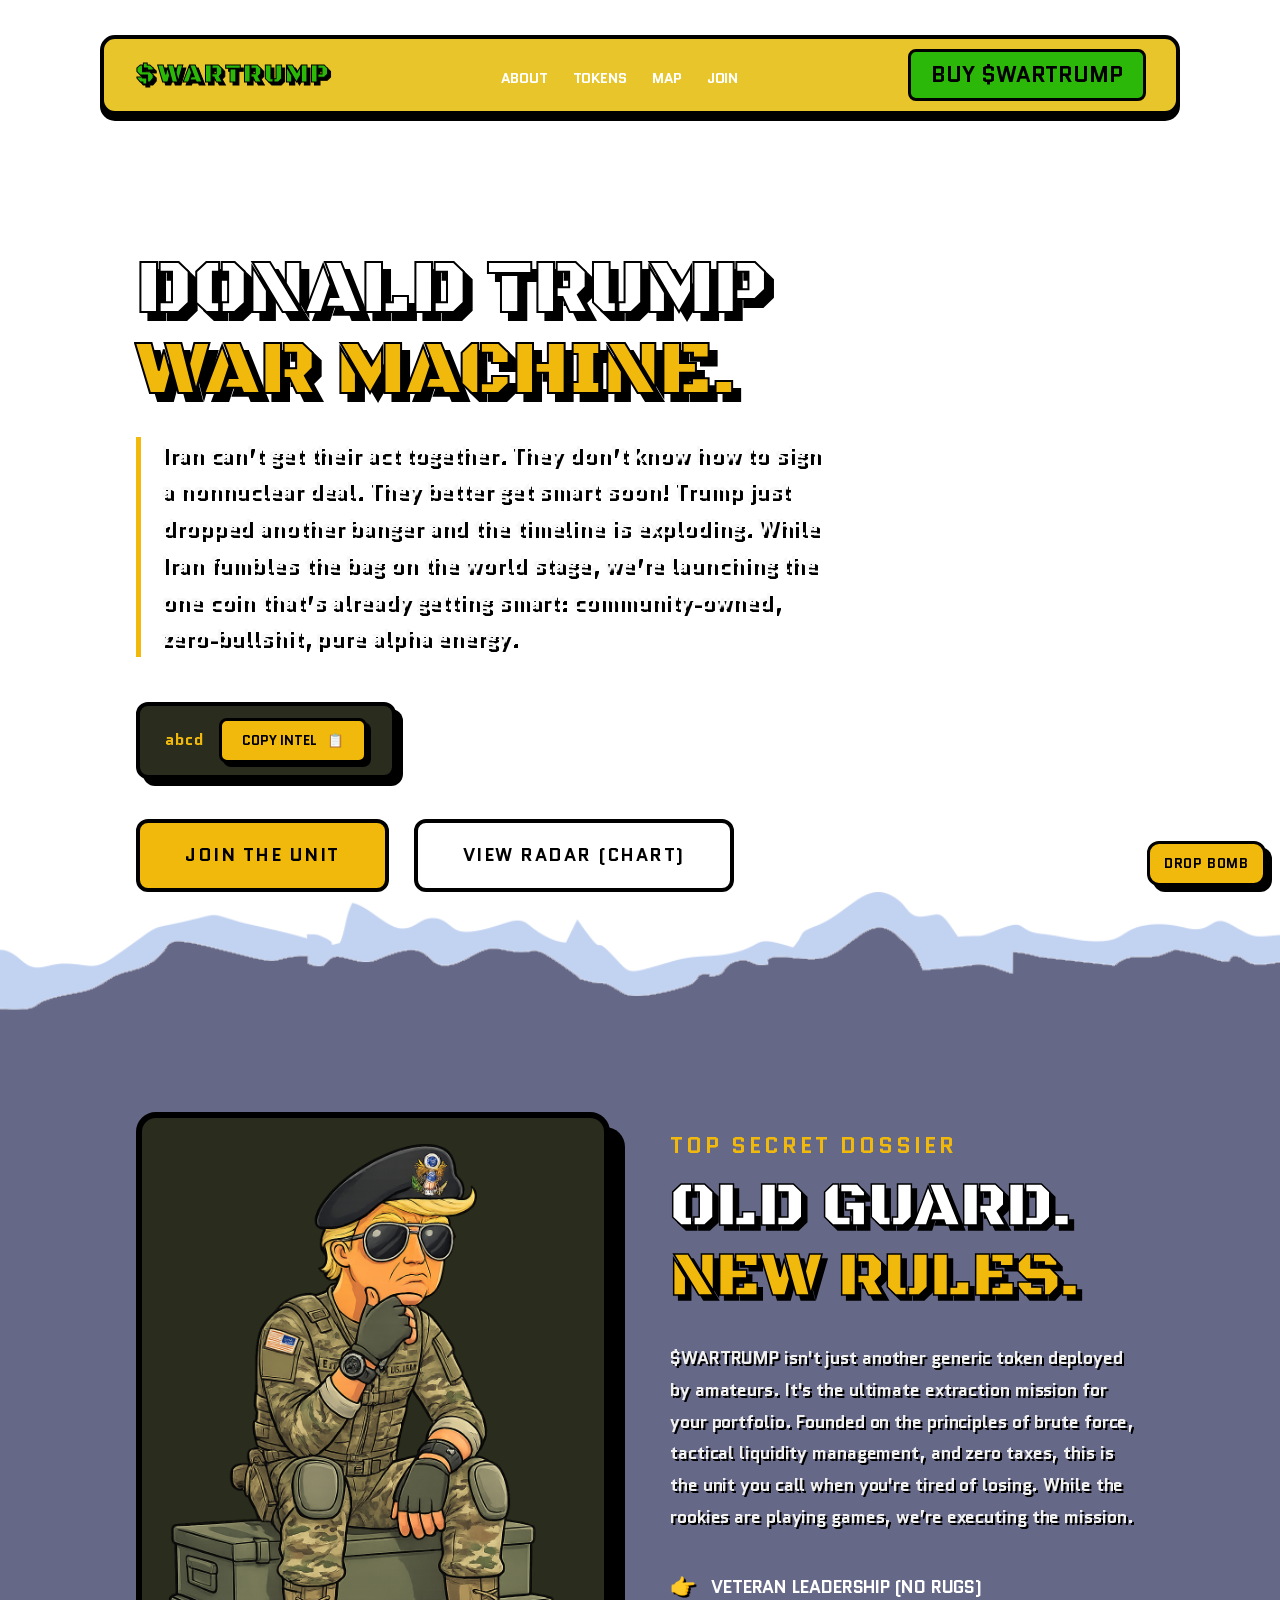
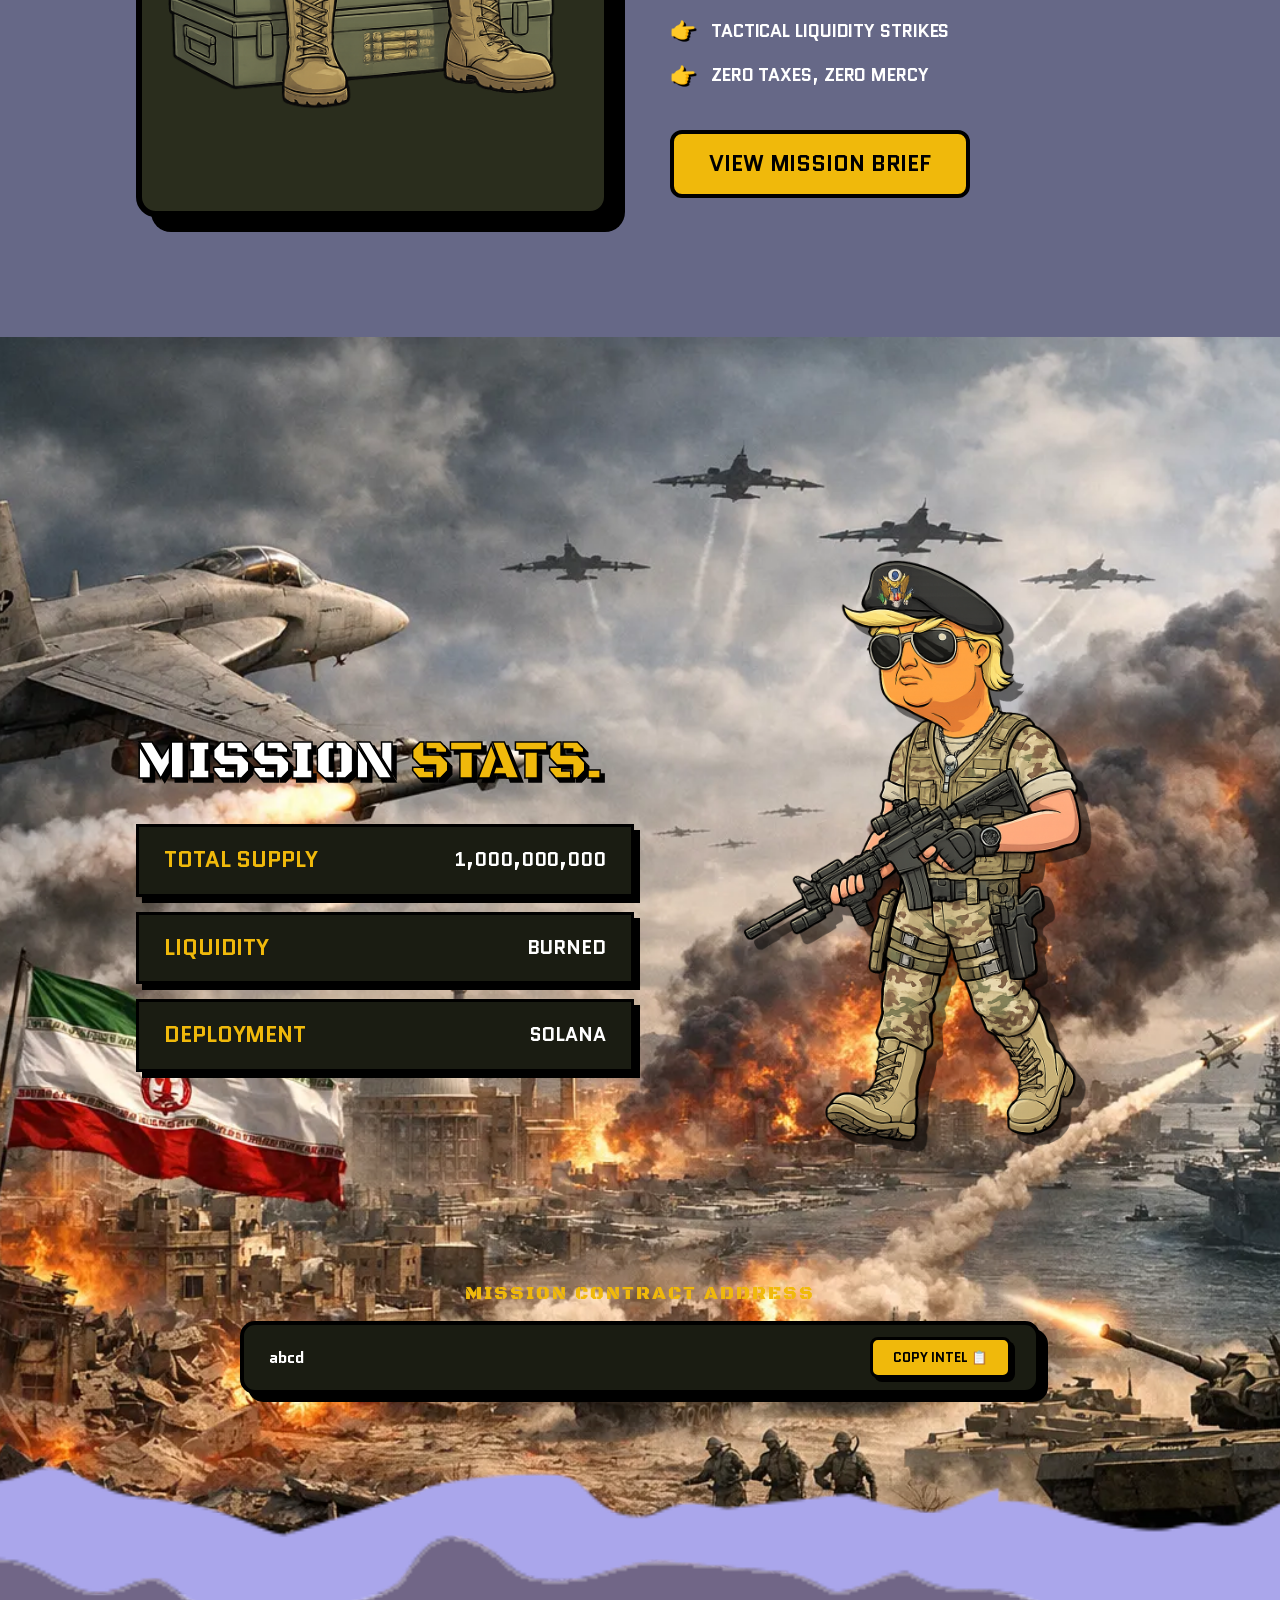
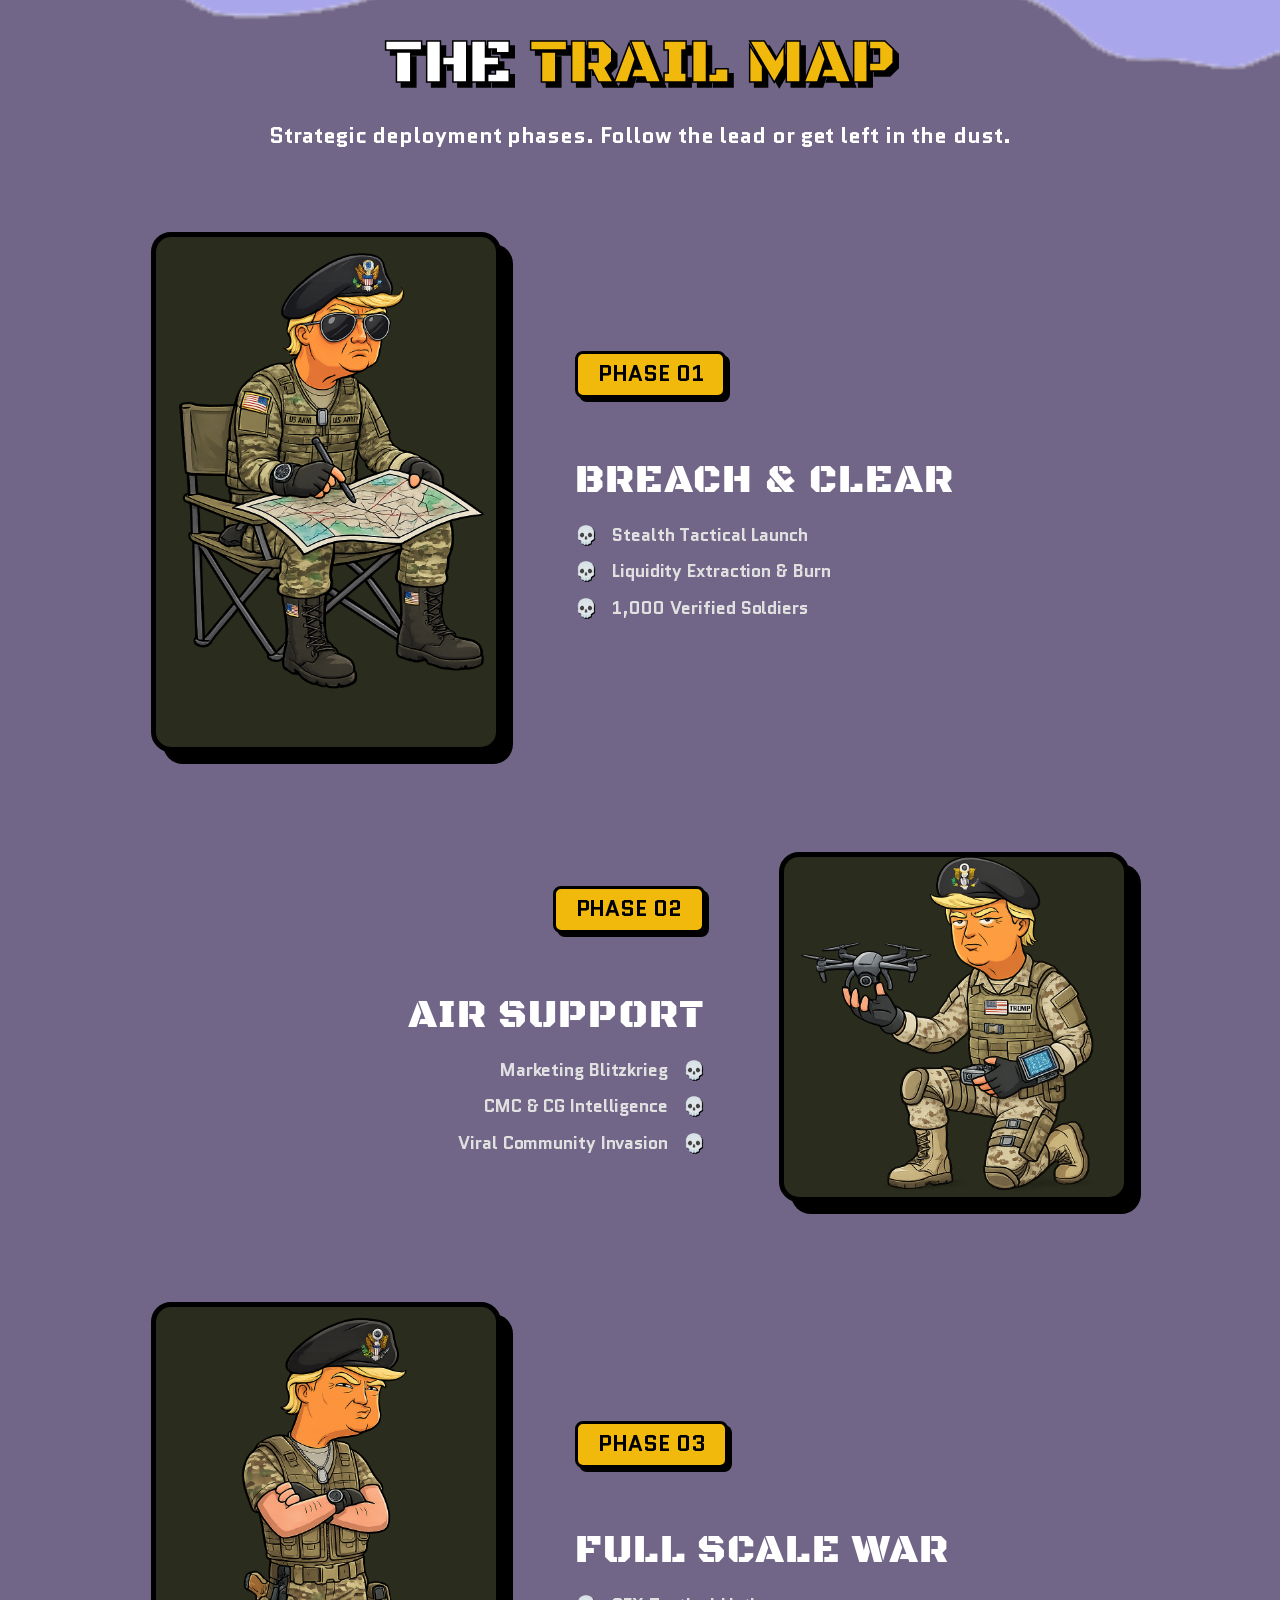
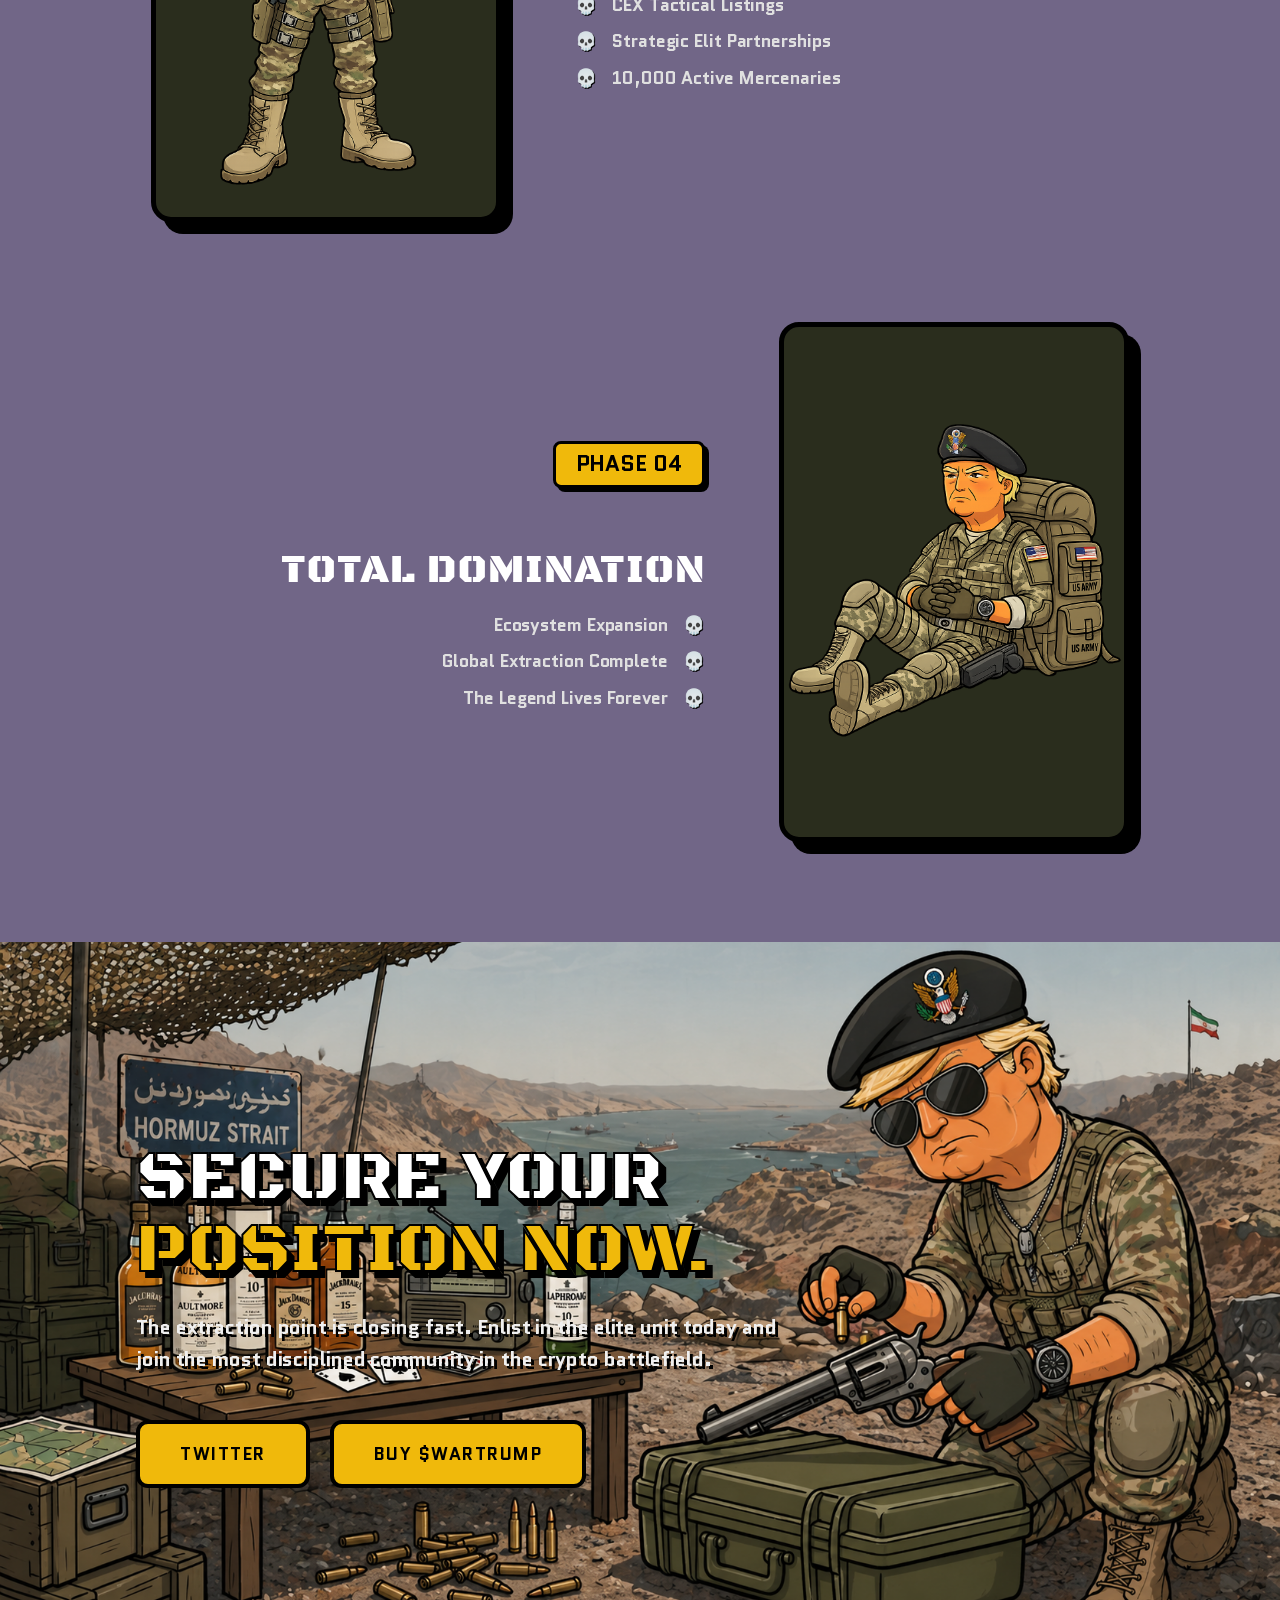
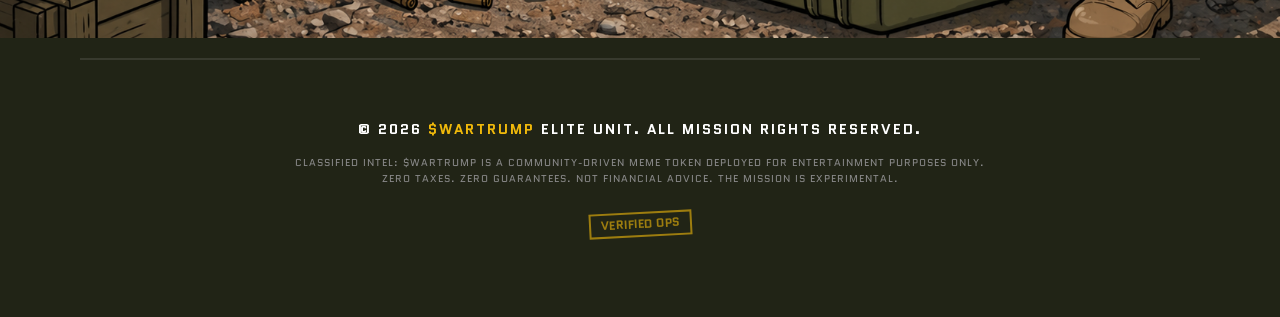
==== commit 763bd723: "dfsdfsfds" ====
--- a/index.html
+++ b/index.html
@@ -108,6 +108,235 @@
 @font-face{font-family:Manrope;font-style:normal;font-weight:200 800;font-display:fallback;src:url('/wp-content/themes/twentytwentyfive/assets/fonts/manrope/Manrope-VariableFont_wght.woff2') format('woff2');}
 @font-face{font-family:"Fira Code";font-style:normal;font-weight:300 700;font-display:fallback;src:url('/wp-content/themes/twentytwentyfive/assets/fonts/fira-code/FiraCode-VariableFont_wght.woff2') format('woff2');}
 </style>
+
+<style id="wartrump-bomb-fx">
+	:root{
+		--wt-bomb-z: 2147483000;
+	}
+	#wt-bomb-fx-root{
+		position: fixed;
+		inset: 0;
+		pointer-events: none;
+		z-index: var(--wt-bomb-z);
+		overflow: visible;
+	}
+	#wt-bomb-trigger{
+		position: fixed !important;
+		right: 14px;
+		bottom: 14px;
+		z-index: calc(var(--wt-bomb-z) + 1) !important;
+		pointer-events: auto !important;
+		display: inline-flex !important;
+		align-items: center !important;
+		justify-content: center !important;
+		cursor: pointer;
+		border: 3px solid #000;
+		border-radius: 12px;
+		padding: 10px 14px;
+		font-family: "Quantico", system-ui, -apple-system, Segoe UI, Roboto, Arial, sans-serif;
+		font-weight: 900;
+		letter-spacing: 0.8px;
+		text-transform: uppercase;
+		color: #000;
+		background: #f0b90b;
+		box-shadow: 6px 6px 0 #000;
+		transition: transform 120ms ease, box-shadow 120ms ease, filter 120ms ease;
+	}
+	#wt-bomb-trigger:hover{
+		transform: translate(-2px, -2px);
+		box-shadow: 8px 8px 0 #000;
+		filter: brightness(1.05);
+	}
+	#wt-bomb-trigger:active{
+		transform: translate(2px, 2px);
+		box-shadow: 0 0 0 #000;
+	}
+
+	.wt-bomb{
+		position: absolute;
+		width: 42px;
+		height: 42px;
+		transform: translate(-50%, -50%);
+		will-change: transform, top;
+		filter: drop-shadow(6px 10px 0 rgba(0,0,0,0.45));
+	}
+	.wt-bomb::before{
+		content:"";
+		position:absolute;
+		inset: 6px 10px 6px 10px;
+		background: radial-gradient(circle at 30% 30%, #4b5563 0%, #111827 45%, #030712 100%);
+		border: 3px solid #000;
+		border-radius: 999px;
+		box-shadow: inset 0 0 0 3px rgba(255,255,255,0.06);
+	}
+	.wt-bomb::after{
+		content:"";
+		position:absolute;
+		left: 50%;
+		top: 2px;
+		width: 18px;
+		height: 10px;
+		transform: translateX(-50%) rotate(-10deg);
+		background: linear-gradient(180deg, #facc15 0%, #f97316 70%, #ef4444 100%);
+		border: 3px solid #000;
+		border-bottom: none;
+		border-radius: 10px 10px 0 0;
+		box-shadow: 0 2px 0 rgba(0,0,0,0.2);
+	}
+
+	.wt-bomb-trail{
+		position:absolute;
+		width: 10px;
+		height: 120px;
+		transform: translate(-50%, 0);
+		background: radial-gradient(closest-side, rgba(255,255,255,0.35), rgba(255,255,255,0)) 0 0/10px 18px repeat-y;
+		filter: blur(0.2px) drop-shadow(0 0 10px rgba(251,191,36,0.25));
+		opacity: 0.7;
+		mix-blend-mode: screen;
+	}
+
+	.wt-explosion{
+		position:absolute;
+		width: 10px;
+		height: 10px;
+		transform: translate(-50%, -50%);
+	}
+	.wt-flash{
+		position:absolute;
+		left: 50%;
+		top: 50%;
+		width: 18px;
+		height: 18px;
+		transform: translate(-50%, -50%);
+		border-radius: 999px;
+		background: radial-gradient(circle, rgba(255,255,255,0.95) 0%, rgba(251,191,36,0.9) 35%, rgba(249,115,22,0.65) 58%, rgba(239,68,68,0.0) 75%);
+		animation: wt-flash 520ms ease-out forwards;
+	}
+	@keyframes wt-flash{
+		0%{ transform: translate(-50%, -50%) scale(0.4); opacity: 0.0; }
+		15%{ opacity: 1; }
+		100%{ transform: translate(-50%, -50%) scale(18); opacity: 0; }
+	}
+
+	.wt-glow{
+		position: fixed;
+		inset: -20vmax;
+		pointer-events: none;
+		background:
+			radial-gradient(circle at var(--wt-gx) var(--wt-gy),
+				rgba(255,255,255,0.20) 0%,
+				rgba(251,191,36,0.18) 18%,
+				rgba(249,115,22,0.14) 32%,
+				rgba(239,68,68,0.0) 52%);
+		mix-blend-mode: screen;
+		opacity: 0;
+		animation: wt-glow 620ms ease-out forwards;
+		z-index: var(--wt-bomb-z);
+	}
+	@keyframes wt-glow{
+		0%{ opacity: 0; filter: blur(0px) saturate(1.1); }
+		15%{ opacity: 1; filter: blur(1px) saturate(1.35); }
+		100%{ opacity: 0; filter: blur(2px) saturate(1.0); }
+	}
+
+	.wt-shockwave{
+		position:absolute;
+		left: 50%;
+		top: 50%;
+		width: 22px;
+		height: 22px;
+		transform: translate(-50%, -50%);
+		border-radius: 999px;
+		border: 3px solid rgba(255,255,255,0.85);
+		box-shadow:
+			0 0 0 2px rgba(251,191,36,0.55),
+			0 0 26px rgba(249,115,22,0.35);
+		opacity: 0;
+		animation: wt-shockwave 780ms cubic-bezier(.12,.76,.13,1) forwards;
+	}
+	@keyframes wt-shockwave{
+		0%{ transform: translate(-50%, -50%) scale(0.4); opacity: 0; }
+		12%{ opacity: 0.9; }
+		100%{ transform: translate(-50%, -50%) scale(24); opacity: 0; }
+	}
+
+	.wt-fire{
+		position:absolute;
+		left: 50%;
+		top: 50%;
+		width: 20px;
+		height: 20px;
+		transform: translate(-50%, -50%);
+		border-radius: 999px;
+		background: radial-gradient(circle at 30% 25%, rgba(255,255,255,0.85), rgba(251,191,36,0.95) 25%, rgba(249,115,22,0.92) 55%, rgba(239,68,68,0.0) 74%);
+		filter: blur(0.3px) drop-shadow(0 0 20px rgba(249,115,22,0.55));
+		animation: wt-fireball 900ms cubic-bezier(.12,.76,.13,1) forwards;
+	}
+	@keyframes wt-fireball{
+		0%{ transform: translate(-50%, -50%) scale(0.7); opacity: 0; }
+		8%{ opacity: 1; }
+		60%{ transform: translate(-50%, -50%) scale(9.5); opacity: 0.98; }
+		100%{ transform: translate(-50%, -50%) scale(13); opacity: 0; }
+	}
+
+	.wt-ember{
+		position:absolute;
+		left: 50%;
+		top: 50%;
+		width: 6px;
+		height: 6px;
+		border-radius: 999px;
+		background: radial-gradient(circle, #fff 0%, #fbbf24 22%, #f97316 65%, rgba(239,68,68,0) 78%);
+		filter: drop-shadow(0 0 8px rgba(251,191,36,0.55));
+		opacity: 0.95;
+		will-change: transform, opacity;
+		animation: wt-ember 1100ms ease-out forwards;
+	}
+	@keyframes wt-ember{
+		0%{ transform: translate(-50%, -50%) scale(1); opacity: 0.0; }
+		10%{ opacity: 1; }
+		100%{ transform: translate(var(--wt-x), var(--wt-y)) scale(0.2); opacity: 0; }
+	}
+
+	.wt-smoke{
+		position:absolute;
+		left: 50%;
+		top: 50%;
+		width: 26px;
+		height: 26px;
+		border-radius: 999px;
+		background: radial-gradient(circle, rgba(55,65,81,0.65) 0%, rgba(31,41,55,0.55) 35%, rgba(17,24,39,0) 70%);
+		filter: blur(0.6px);
+		will-change: transform, opacity;
+		animation: wt-smoke 1900ms ease-out forwards;
+	}
+	@keyframes wt-smoke{
+		0%{ transform: translate(-50%, -50%) scale(0.6); opacity: 0; }
+		12%{ opacity: 0.8; }
+		100%{ transform: translate(var(--wt-x), calc(var(--wt-y) - 100px)) scale(8.5); opacity: 0; }
+	}
+
+	.wt-shake{
+		animation: wt-shake 320ms ease-in-out;
+	}
+	@keyframes wt-shake{
+		0%{ transform: translate3d(0,0,0); }
+		15%{ transform: translate3d(-2px, 1px, 0); }
+		30%{ transform: translate3d(3px, -2px, 0); }
+		45%{ transform: translate3d(-4px, 2px, 0); }
+		60%{ transform: translate3d(3px, 2px, 0); }
+		75%{ transform: translate3d(-2px, -1px, 0); }
+		100%{ transform: translate3d(0,0,0); }
+	}
+
+	@media (prefers-reduced-motion: reduce){
+		/* Keep UI visible, but avoid heavy animations. */
+		.wt-bomb-trail,
+		.wt-ember,
+		.wt-smoke{ display:none !important; }
+	}
+</style>
+
 <link rel="icon" href="/wp-content/uploads/2026/04/cropped-ICON-WEB-BARNEY-32x32.png" sizes="32x32" />
 <link rel="icon" href="/wp-content/uploads/2026/04/cropped-ICON-WEB-BARNEY-192x192.png" sizes="192x192" />
 <link rel="apple-touch-icon" href="/wp-content/uploads/2026/04/cropped-ICON-WEB-BARNEY-180x180.png" />
@@ -1490,6 +1719,182 @@
 const a=JSON.parse(document.getElementById("wp-emoji-settings").textContent),o=(window._wpemojiSettings=a,"wpEmojiSettingsSupports"),s=["flag","emoji"];function i(e){try{var t={supportTests:e,timestamp:(new Date).valueOf()};sessionStorage.setItem(o,JSON.stringify(t))}catch(e){}}function c(e,t,n){e.clearRect(0,0,e.canvas.width,e.canvas.height),e.fillText(t,0,0);t=new Uint32Array(e.getImageData(0,0,e.canvas.width,e.canvas.height).data);e.clearRect(0,0,e.canvas.width,e.canvas.height),e.fillText(n,0,0);const a=new Uint32Array(e.getImageData(0,0,e.canvas.width,e.canvas.height).data);return t.every((e,t)=>e===a[t])}function p(e,t){e.clearRect(0,0,e.canvas.width,e.canvas.height),e.fillText(t,0,0);var n=e.getImageData(16,16,1,1);for(let e=0;e<n.data.length;e++)if(0!==n.data[e])return!1;return!0}function u(e,t,n,a){switch(t){case"flag":return n(e,"\ud83c\udff3\ufe0f\u200d\u26a7\ufe0f","\ud83c\udff3\ufe0f\u200b\u26a7\ufe0f")?!1:!n(e,"\ud83c\udde8\ud83c\uddf6","\ud83c\udde8\u200b\ud83c\uddf6")&&!n(e,"\ud83c\udff4\udb40\udc67\udb40\udc62\udb40\udc65\udb40\udc6e\udb40\udc67\udb40\udc7f","\ud83c\udff4\u200b\udb40\udc67\u200b\udb40\udc62\u200b\udb40\udc65\u200b\udb40\udc6e\u200b\udb40\udc67\u200b\udb40\udc7f");case"emoji":return!a(e,"\ud83e\u1fac8")}return!1}function f(e,t,n,a){let r;const o=(r="undefined"!=typeof WorkerGlobalScope&&self instanceof WorkerGlobalScope?new OffscreenCanvas(300,150):document.createElement("canvas")).getContext("2d",{willReadFrequently:!0}),s=(o.textBaseline="top",o.font="600 32px Arial",{});return e.forEach(e=>{s[e]=t(o,e,n,a)}),s}function r(e){var t=document.createElement("script");t.src=e,t.defer=!0,document.head.appendChild(t)}a.supports={everything:!0,everythingExceptFlag:!0},new Promise(t=>{let n=function(){try{var e=JSON.parse(sessionStorage.getItem(o));if("object"==typeof e&&"number"==typeof e.timestamp&&(new Date).valueOf()<e.timestamp+604800&&"object"==typeof e.supportTests)return e.supportTests}catch(e){}return null}();if(!n){if("undefined"!=typeof Worker&&"undefined"!=typeof OffscreenCanvas&&"undefined"!=typeof URL&&URL.createObjectURL&&"undefined"!=typeof Blob)try{var e="postMessage("+f.toString()+"("+[JSON.stringify(s),u.toString(),c.toString(),p.toString()].join(",")+"));",a=new Blob([e],{type:"text/javascript"});const r=new Worker(URL.createObjectURL(a),{name:"wpTestEmojiSupports"});return void(r.onmessage=e=>{i(n=e.data),r.terminate(),t(n)})}catch(e){}i(n=f(s,u,c,p))}t(n)}).then(e=>{for(const n in e)a.supports[n]=e[n],a.supports.everything=a.supports.everything&&a.supports[n],"flag"!==n&&(a.supports.everythingExceptFlag=a.supports.everythingExceptFlag&&a.supports[n]);var t;a.supports.everythingExceptFlag=a.supports.everythingExceptFlag&&!a.supports.flag,a.supports.everything||((t=a.source||{}).concatemoji?r(t.concatemoji):t.wpemoji&&t.twemoji&&(r(t.twemoji),r(t.wpemoji)))});
 //# sourceURL=/wp-includes/js/wp-emoji-loader.min.js
 </script>
+
+<div id="wt-bomb-fx-root" aria-hidden="true"></div>
+<button id="wt-bomb-trigger" type="button" aria-label="Drop bomb effect">Drop bomb</button>
+<script id="wartrump-bomb-fx-js">
+(() => {
+	const root = document.getElementById('wt-bomb-fx-root');
+	const btn = document.getElementById('wt-bomb-trigger');
+	if (!root || !btn) return;
+
+	const prefersReducedMotion = window.matchMedia?.('(prefers-reduced-motion: reduce)')?.matches;
+
+	let lastDropAt = 0;
+	const COOLDOWN_MS = 450;
+
+	const rand = (min, max) => min + Math.random() * (max - min);
+	const clamp = (v, min, max) => Math.min(max, Math.max(min, v));
+
+	function shake() {
+		document.documentElement.classList.remove('wt-shake');
+		// Force reflow so animation restarts reliably.
+		void document.documentElement.offsetWidth;
+		document.documentElement.classList.add('wt-shake');
+		setTimeout(() => document.documentElement.classList.remove('wt-shake'), 400);
+	}
+
+	function spawnExplosion(x, y, intensity = 1) {
+		// Screen glow (big, cinematic)
+		const glow = document.createElement('div');
+		glow.className = 'wt-glow';
+		glow.style.setProperty('--wt-gx', `${(x / Math.max(1, window.innerWidth)) * 100}%`);
+		glow.style.setProperty('--wt-gy', `${(y / Math.max(1, window.innerHeight)) * 100}%`);
+		glow.style.opacity = String(Math.min(1, 0.9 * intensity));
+		root.appendChild(glow);
+
+		const exp = document.createElement('div');
+		exp.className = 'wt-explosion';
+		exp.style.left = `${x}px`;
+		exp.style.top = `${y}px`;
+
+		const shock = document.createElement('div');
+		shock.className = 'wt-shockwave';
+		shock.style.animationDuration = `${Math.round(780 * Math.max(0.75, 1 / Math.sqrt(intensity)))}ms`;
+		exp.appendChild(shock);
+
+		const flash = document.createElement('div');
+		flash.className = 'wt-flash';
+		exp.appendChild(flash);
+
+		const fire = document.createElement('div');
+		fire.className = 'wt-fire';
+		fire.style.animationDuration = `${Math.round(900 * Math.max(0.8, 1 / Math.sqrt(intensity)))}ms`;
+		exp.appendChild(fire);
+
+		const embers = Math.round(44 * intensity);
+		for (let i = 0; i < embers; i++) {
+			const ember = document.createElement('div');
+			ember.className = 'wt-ember';
+			const angle = rand(0, Math.PI * 2);
+			const dist = rand(120, 520) * intensity;
+			const dx = Math.cos(angle) * dist;
+			const dy = Math.sin(angle) * dist - rand(30, 200) * intensity;
+			ember.style.setProperty('--wt-x', `${dx}px`);
+			ember.style.setProperty('--wt-y', `${dy}px`);
+			ember.style.animationDelay = `${rand(0, 90)}ms`;
+			const size = rand(4, 9) * Math.min(1.35, (0.85 + intensity * 0.2));
+			ember.style.width = `${size}px`;
+			ember.style.height = `${size}px`;
+			ember.style.transform = `translate(-50%, -50%) scale(${rand(0.9, 1.6)})`;
+			exp.appendChild(ember);
+		}
+
+		const smokes = Math.round(14 * Math.min(2.2, intensity));
+		for (let i = 0; i < smokes; i++) {
+			const smoke = document.createElement('div');
+			smoke.className = 'wt-smoke';
+			const dx = rand(-320, 320) * intensity;
+			const dy = rand(-80, 220) * intensity;
+			smoke.style.setProperty('--wt-x', `${dx}px`);
+			smoke.style.setProperty('--wt-y', `${dy}px`);
+			smoke.style.animationDelay = `${rand(0, 160)}ms`;
+			smoke.style.opacity = String(rand(0.45, 0.9));
+			smoke.style.transform = `translate(-50%, -50%) scale(${rand(0.5, 1.1)})`;
+			exp.appendChild(smoke);
+		}
+
+		root.appendChild(exp);
+		shake();
+
+		setTimeout(() => glow.remove(), 800);
+		setTimeout(() => exp.remove(), 1700);
+	}
+
+	function dropBomb(targetX) {
+		const now = Date.now();
+		if (now - lastDropAt < COOLDOWN_MS) return;
+		lastDropAt = now;
+
+		const w = window.innerWidth || 0;
+		const h = window.innerHeight || 0;
+		const x = clamp(targetX ?? rand(60, w - 60), 40, Math.max(40, w - 40));
+		const startY = -60;
+		const endY = clamp(rand(h * 0.55, h * 0.85), 160, h - 80);
+		const durationMs = prefersReducedMotion ? 1 : Math.round(rand(700, 1150));
+		const spin = rand(-420, 420);
+
+		if (prefersReducedMotion) {
+			spawnExplosion(x, endY);
+			return;
+		}
+
+		const bomb = document.createElement('div');
+		bomb.className = 'wt-bomb';
+		bomb.style.left = `${x}px`;
+		bomb.style.top = `${startY}px`;
+		bomb.style.transform = `translate(-50%, -50%) rotate(${rand(-25, 25)}deg)`;
+
+		const trail = document.createElement('div');
+		trail.className = 'wt-bomb-trail';
+		trail.style.left = `${x}px`;
+		trail.style.top = `${startY + 20}px`;
+		root.appendChild(trail);
+		root.appendChild(bomb);
+
+		const start = performance.now();
+		const easeIn = (t) => t * t;
+
+		function frame(ts) {
+			const t = clamp((ts - start) / durationMs, 0, 1);
+			const eased = easeIn(t);
+			const y = startY + (endY - startY) * eased;
+
+			bomb.style.top = `${y}px`;
+			bomb.style.transform = `translate(-50%, -50%) rotate(${spin * t}deg)`;
+
+			trail.style.top = `${y - 80}px`;
+			trail.style.opacity = String(1 - t * 0.25);
+
+			if (t < 1) {
+				requestAnimationFrame(frame);
+			} else {
+				bomb.remove();
+				trail.remove();
+				spawnExplosion(x, endY);
+			}
+		}
+
+		requestAnimationFrame(frame);
+	}
+
+	btn.addEventListener('click', () => dropBomb());
+
+	// Shortcut: press "B" anywhere to drop a bomb.
+	document.addEventListener('keydown', (e) => {
+		if (e.repeat) return;
+		if (e.key?.toLowerCase?.() === 'b') dropBomb();
+	});
+
+	function boomAt(clientX, clientY) {
+		const w = window.innerWidth || 0;
+		const h = window.innerHeight || 0;
+		const x = clamp(clientX ?? rand(60, w - 60), 40, Math.max(40, w - 40));
+		const y = clamp(clientY ?? rand(h * 0.45, h * 0.85), 120, Math.max(120, h - 60));
+		const now = Date.now();
+		if (now - lastDropAt < COOLDOWN_MS) return;
+		lastDropAt = now;
+		spawnExplosion(x, y, 1);
+	}
+
+	// Click anywhere: boom + sparks at cursor.
+	document.addEventListener('click', (e) => {
+		// Ignore clicks on the button itself (it already triggers a drop).
+		if (e.target === btn) return;
+		boomAt(e.clientX, e.clientY);
+	});
+})();
+</script>
 	</body>
 </html>
 
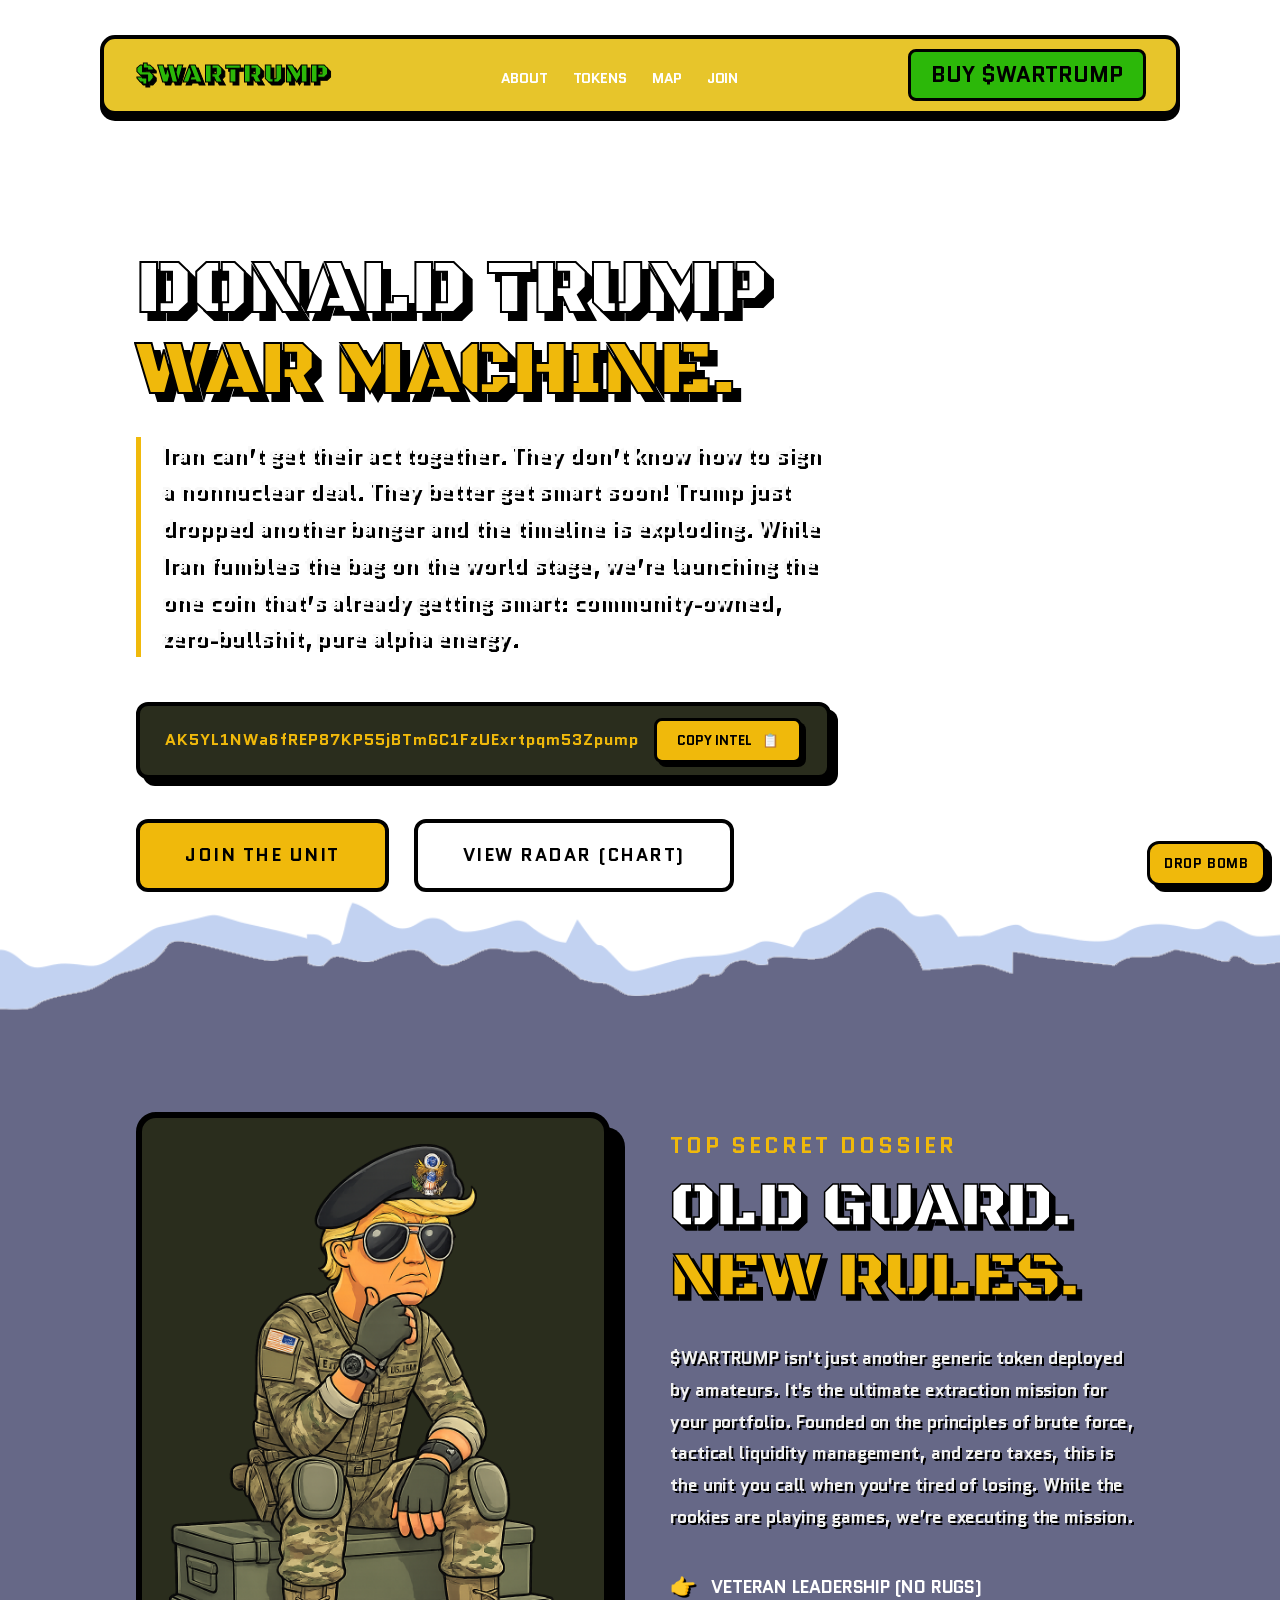
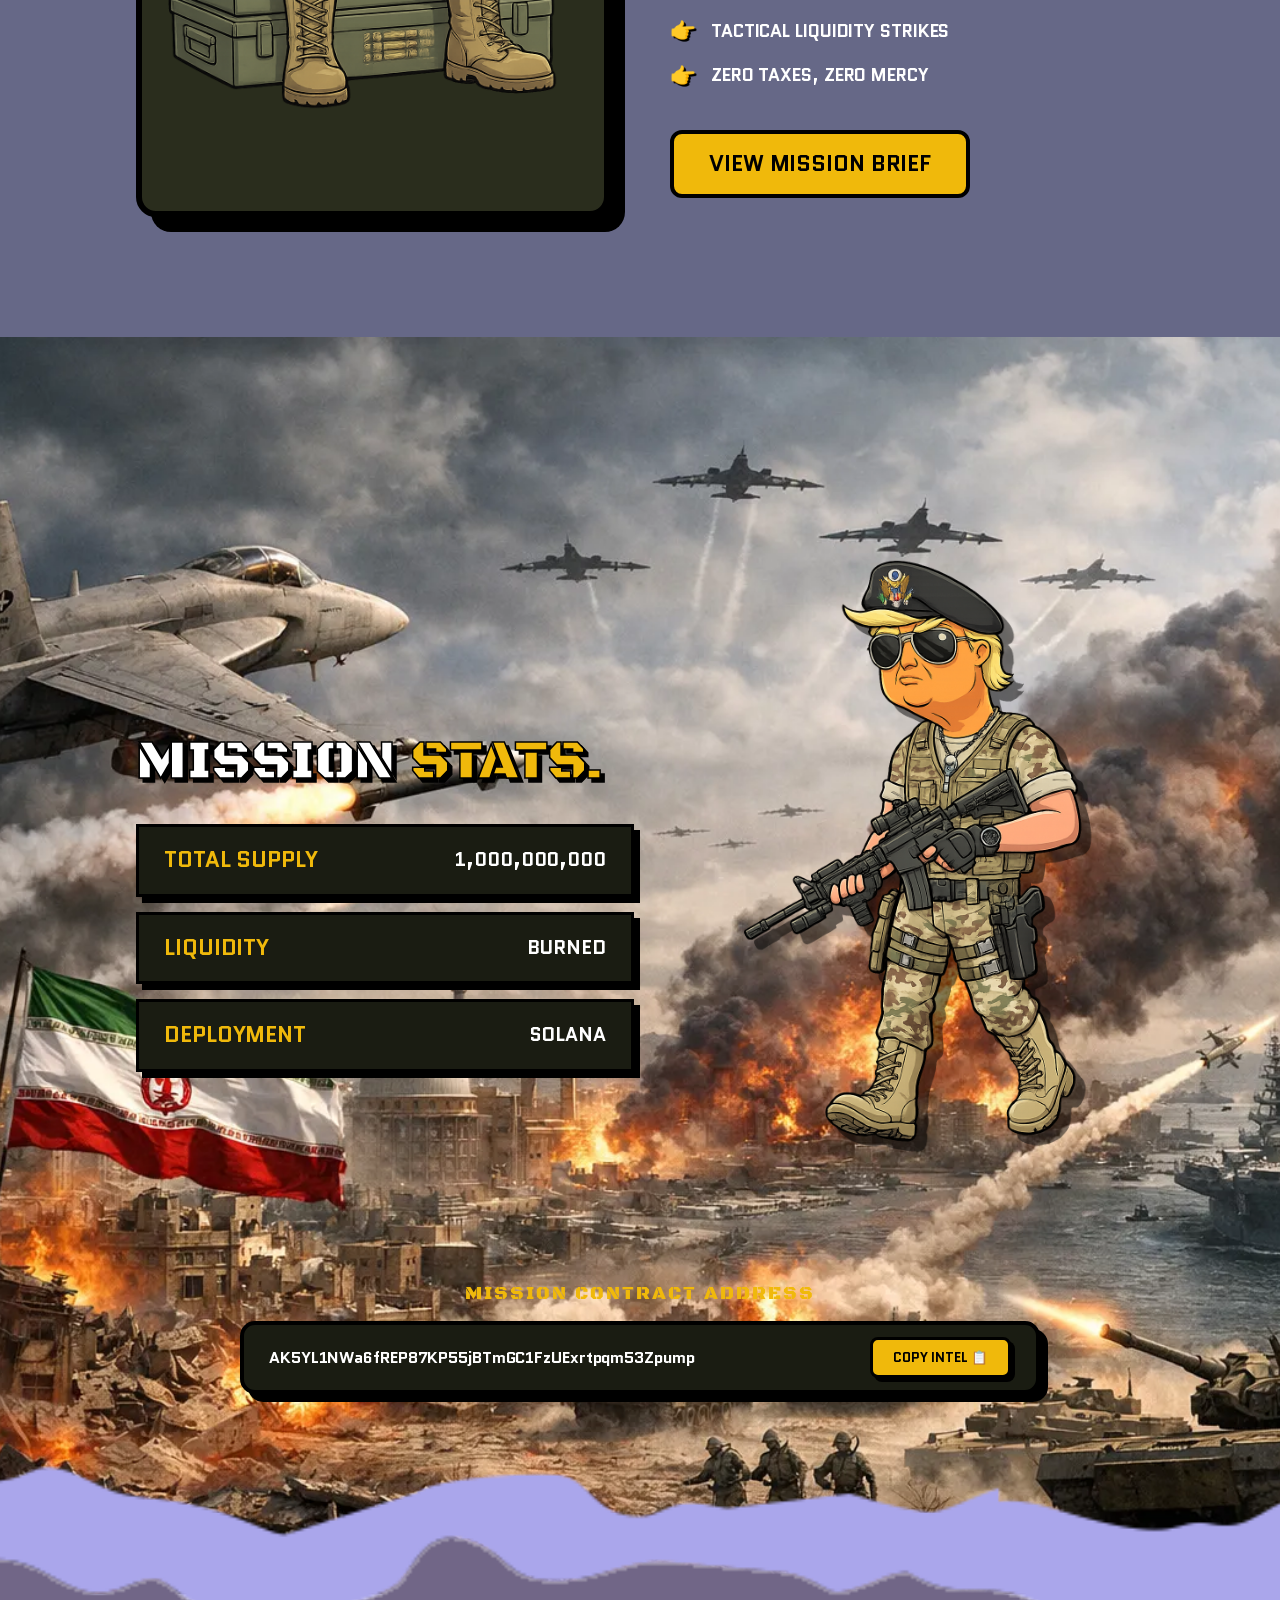
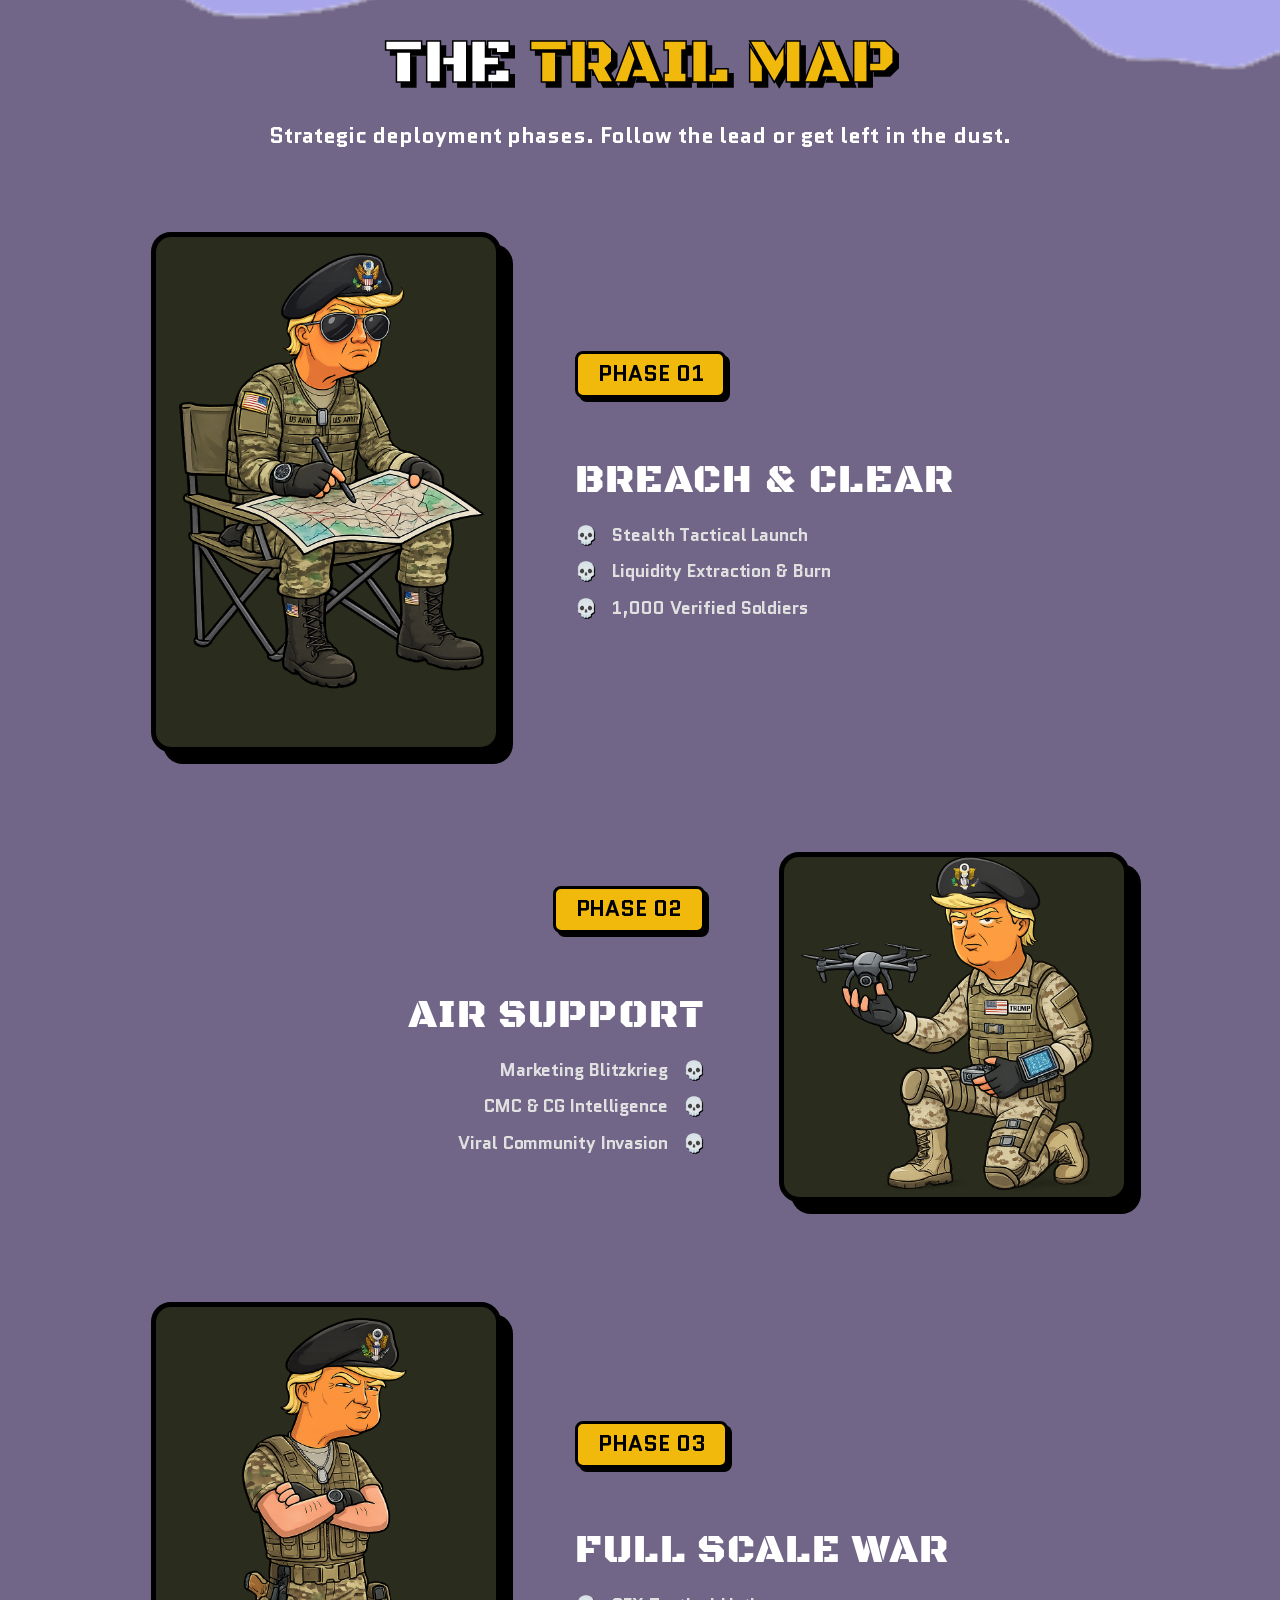
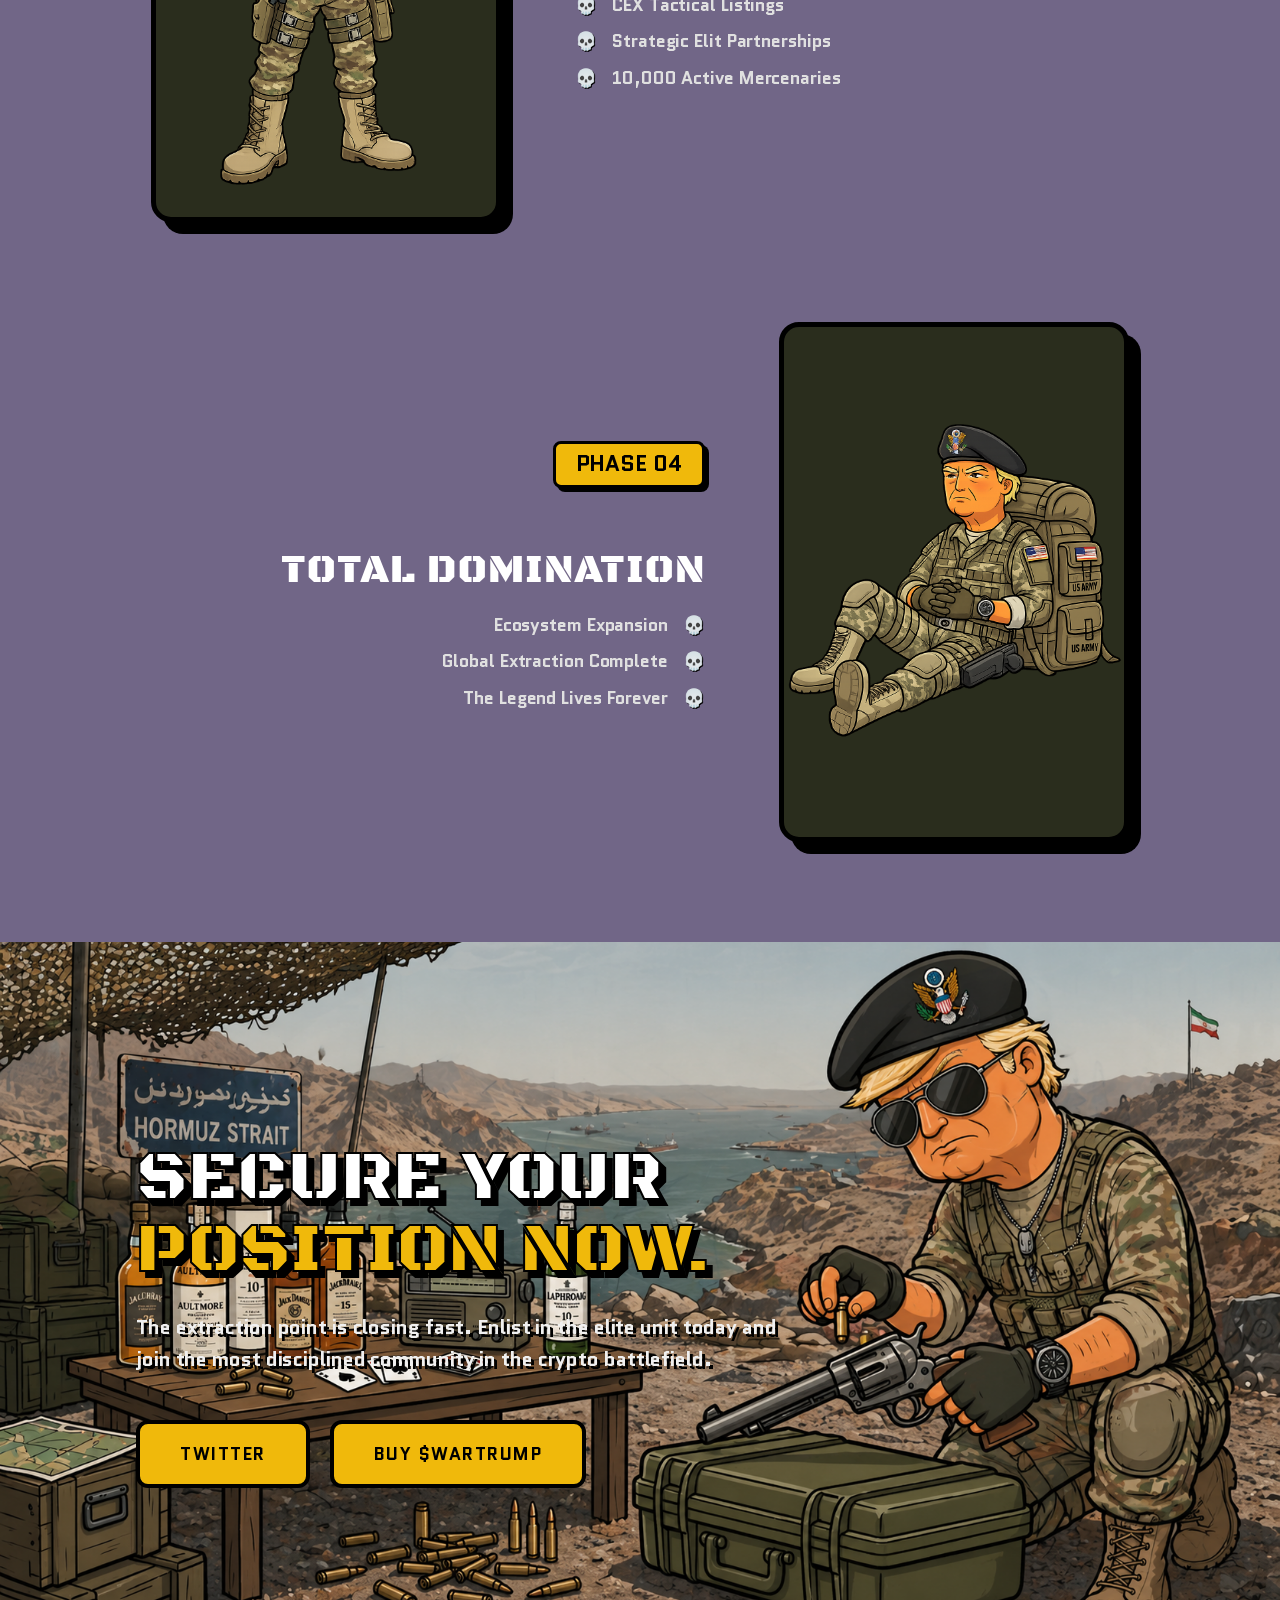
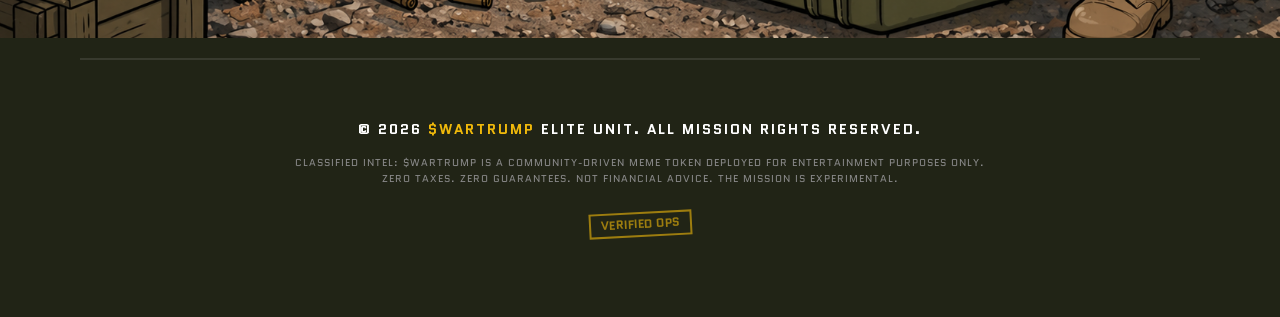
==== commit e0192273: "sdfsdfdsf" ====
--- a/index.html
+++ b/index.html
@@ -502,7 +502,7 @@
             <li><a href="#join">Join</a></li>
         </ul>
 
-        <a href="https://swap.pump.fun/?input=So11111111111111111111111111111111111111112&output=abcd" class="barney-nav-btn">BUY $WARTRUMP</a>
+        <a href="https://swap.pump.fun/?input=So11111111111111111111111111111111111111112&output=AK5YL1NWa6fREP87KP55jBTmGC1FzUExrtpqm53Zpump" class="barney-nav-btn">BUY $WARTRUMP</a>
     </div>
 </nav>		</div>
 				</div>
@@ -691,7 +691,7 @@
            </p>
 
         <div class="barney-ca-container">
-            <span class="barney-ca-text" id="caText">abcd</span>
+            <span class="barney-ca-text" id="caText">AK5YL1NWa6fREP87KP55jBTmGC1FzUExrtpqm53Zpump</span>
             <button class="barney-copy-btn" onclick="copyCA()">
                 <span>COPY INTEL</span> 📋
             </button>
@@ -699,7 +699,7 @@
 
         <div class="barney-hero-btns">
             <a href="https://x.com/wartrump_" class="hero-btn-main">JOIN THE UNIT</a>
-            <a href="https://dexscreener.com/solana/abcd" class="hero-btn-main" style="background: #fff;">VIEW RADAR (CHART)</a>
+            <a href="https://dexscreener.com/solana/AK5YL1NWa6fREP87KP55jBTmGC1FzUExrtpqm53Zpump" class="hero-btn-main" style="background: #fff;">VIEW RADAR (CHART)</a>
         </div>
     </div>
 </section>
@@ -1120,7 +1120,7 @@
     <div class="barney-token-ca">
         <span class="ca-label">MISSION CONTRACT ADDRESS</span>
         <div class="ca-copy-box">
-            <span class="ca-address-text" id="tokenCA">abcd</span>
+            <span class="ca-address-text" id="tokenCA">AK5YL1NWa6fREP87KP55jBTmGC1FzUExrtpqm53Zpump</span>
             <button class="ca-copy-trigger" onclick="copyTokenCA()">
                 <span id="copyStatus">COPY INTEL</span> 📋
             </button>
@@ -1534,7 +1534,7 @@
         <div class="barney-btn-group">
             <a href="https://x.com/wartrump_" class="btn-tactical-flat" target="_blank">TWITTER</a>
 
-            <a href="https://swap.pump.fun/?input=So11111111111111111111111111111111111111112&output=abcd" class="btn-tactical-flat">BUY $WARTRUMP</a>
+            <a href="https://swap.pump.fun/?input=So11111111111111111111111111111111111111112&output=AK5YL1NWa6fREP87KP55jBTmGC1FzUExrtpqm53Zpump" class="btn-tactical-flat">BUY $WARTRUMP</a>
         </div>
     </div>
 </section>		</div>
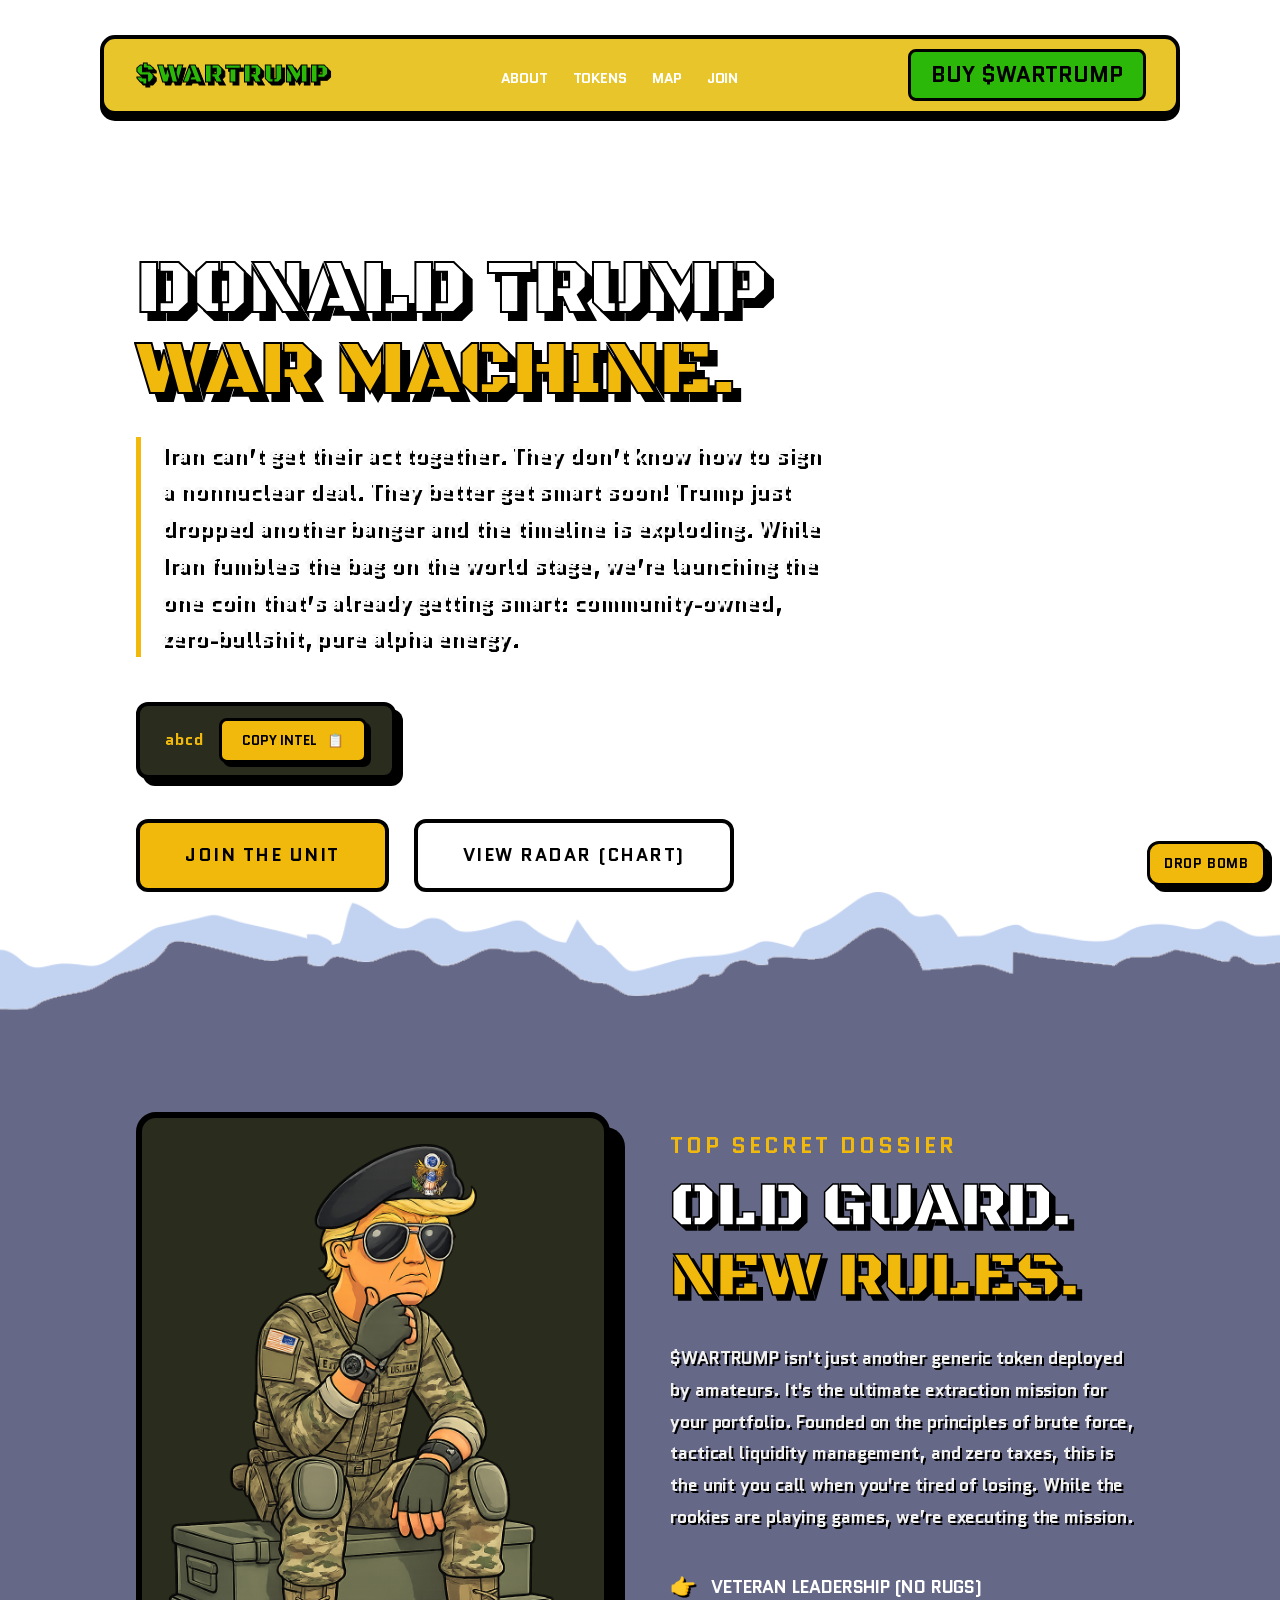
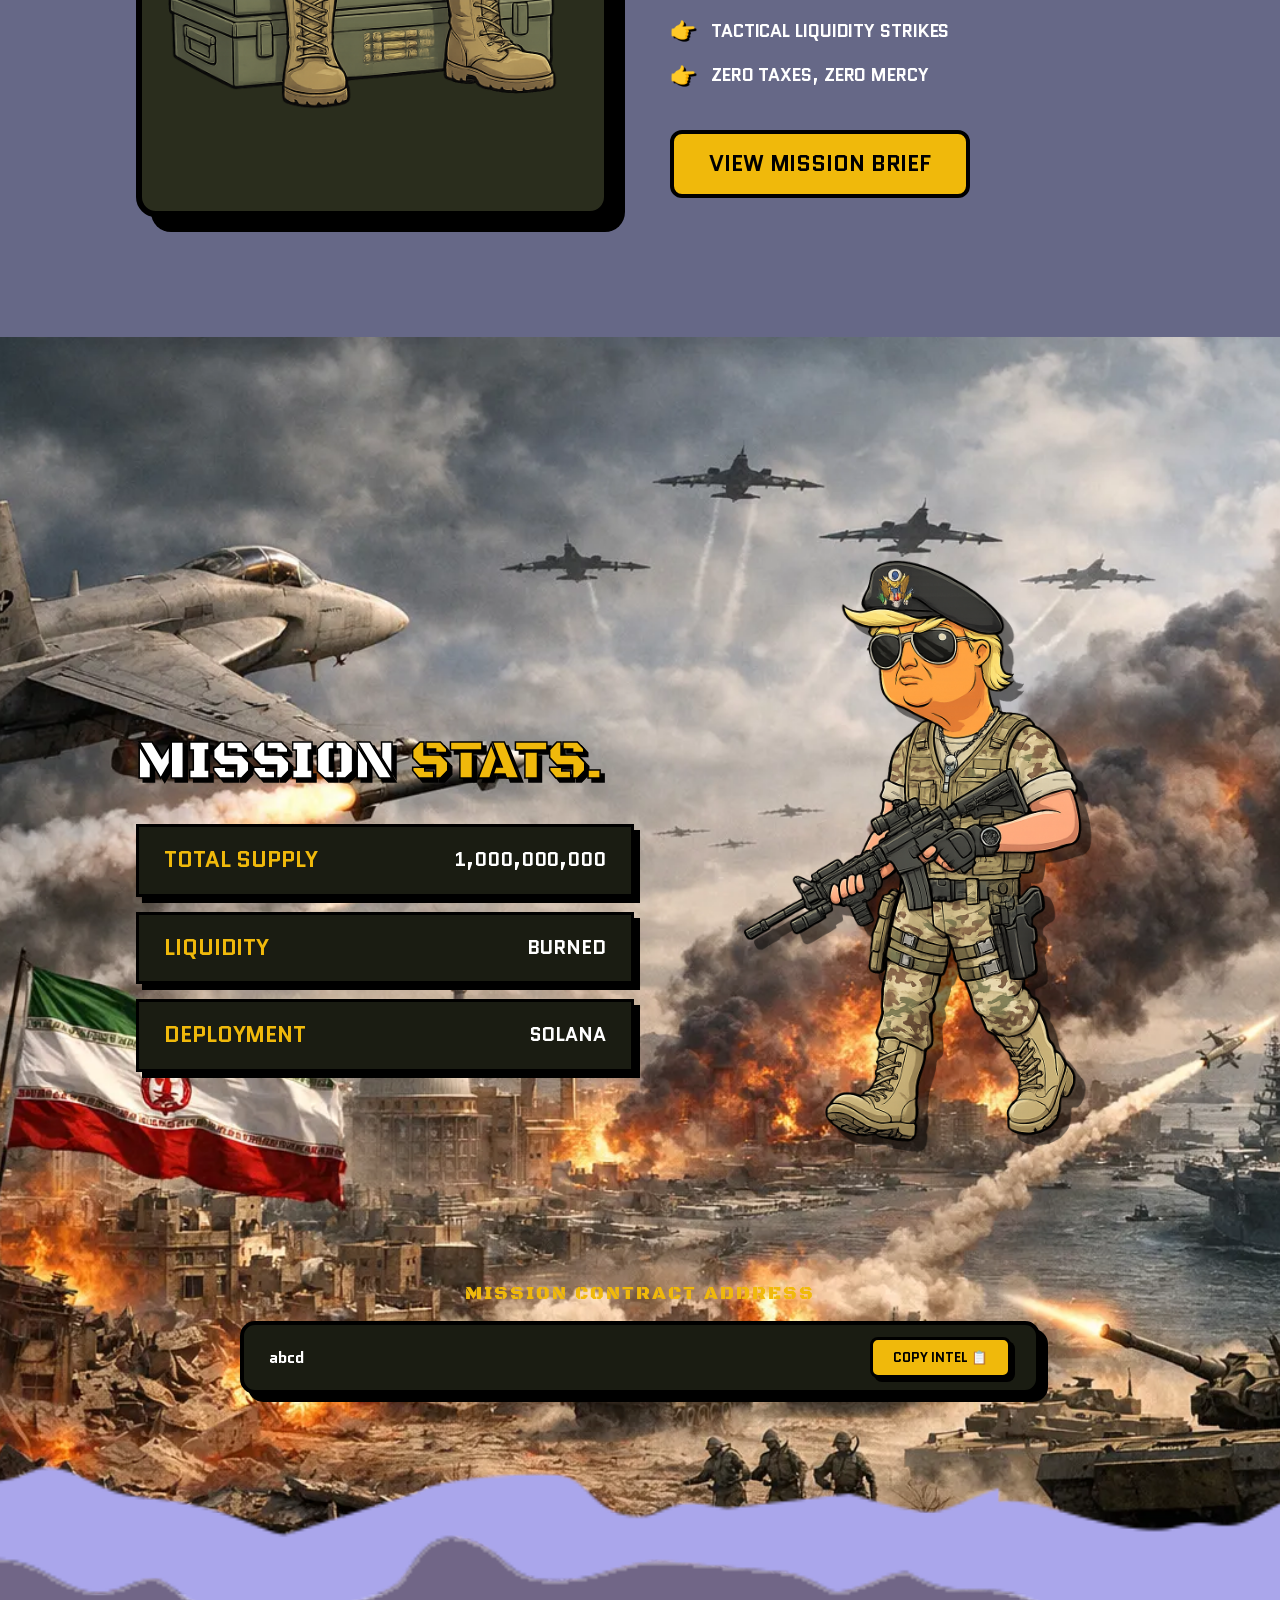
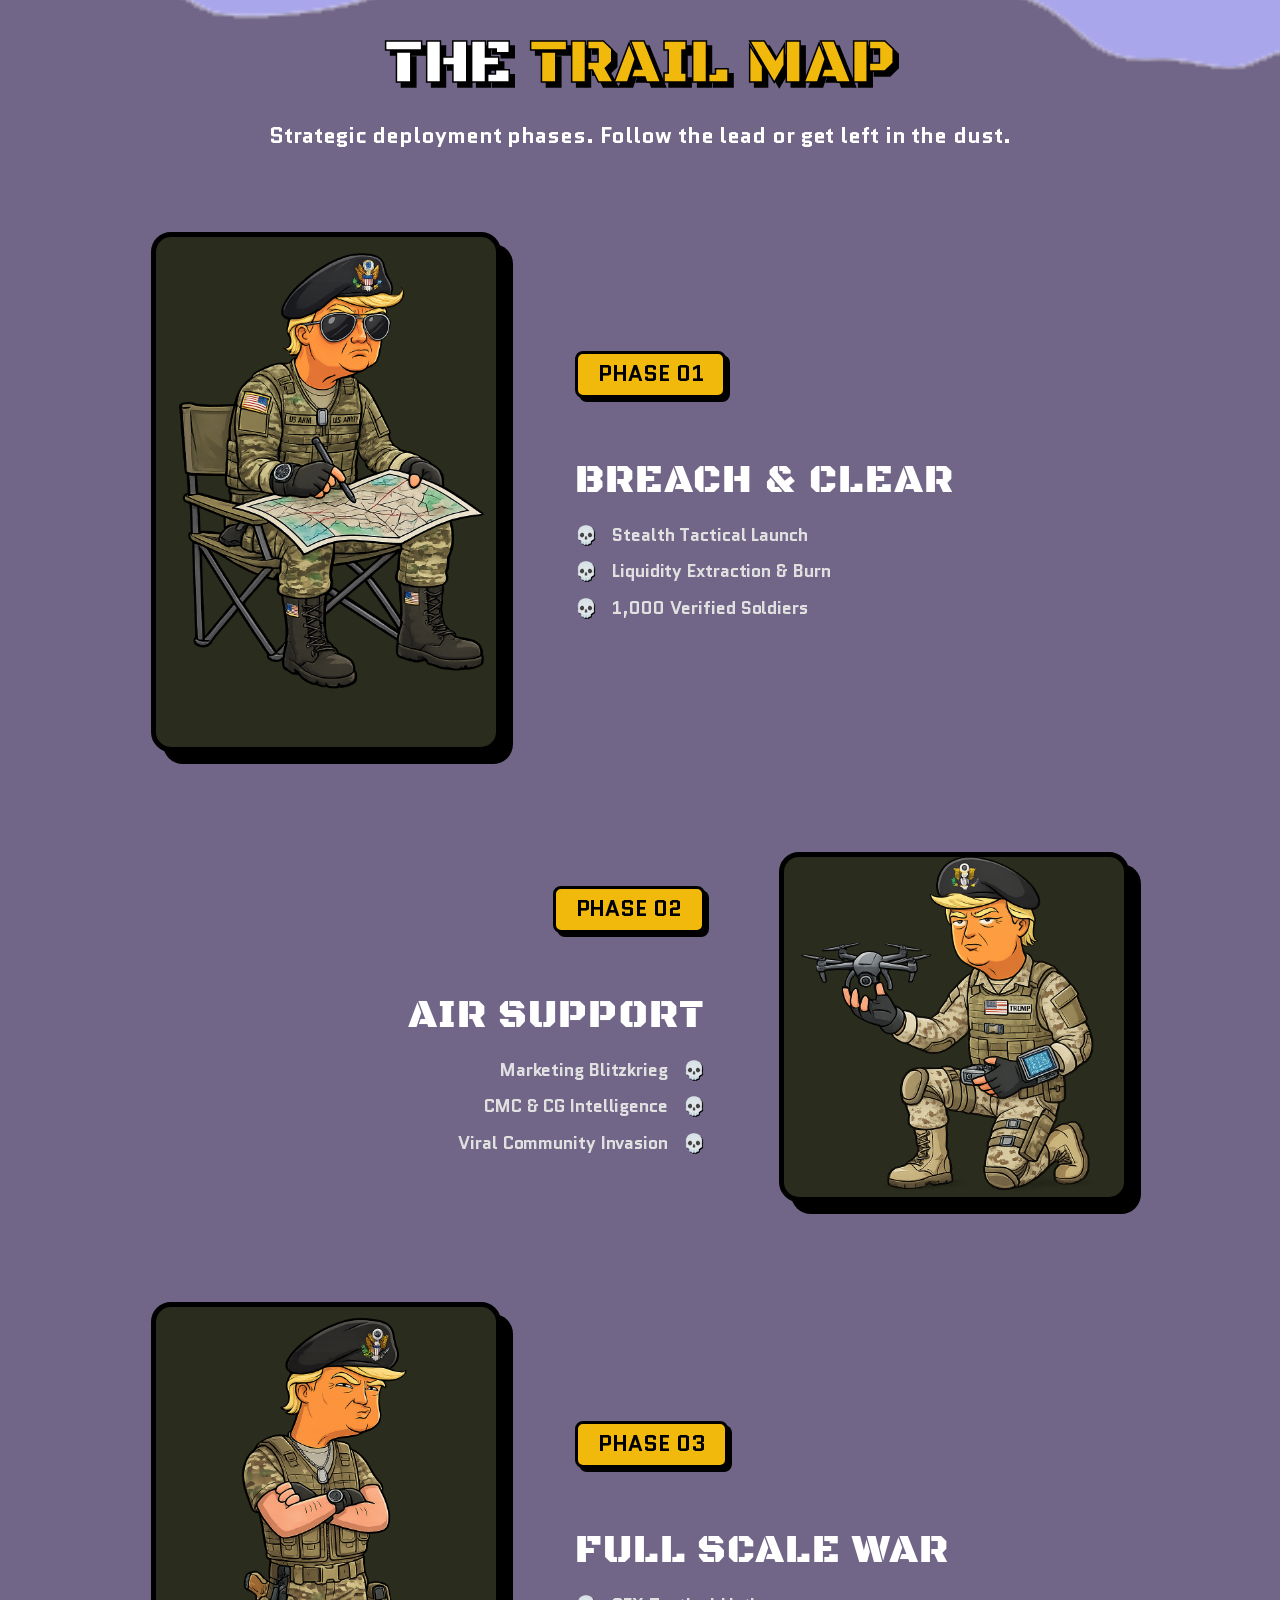
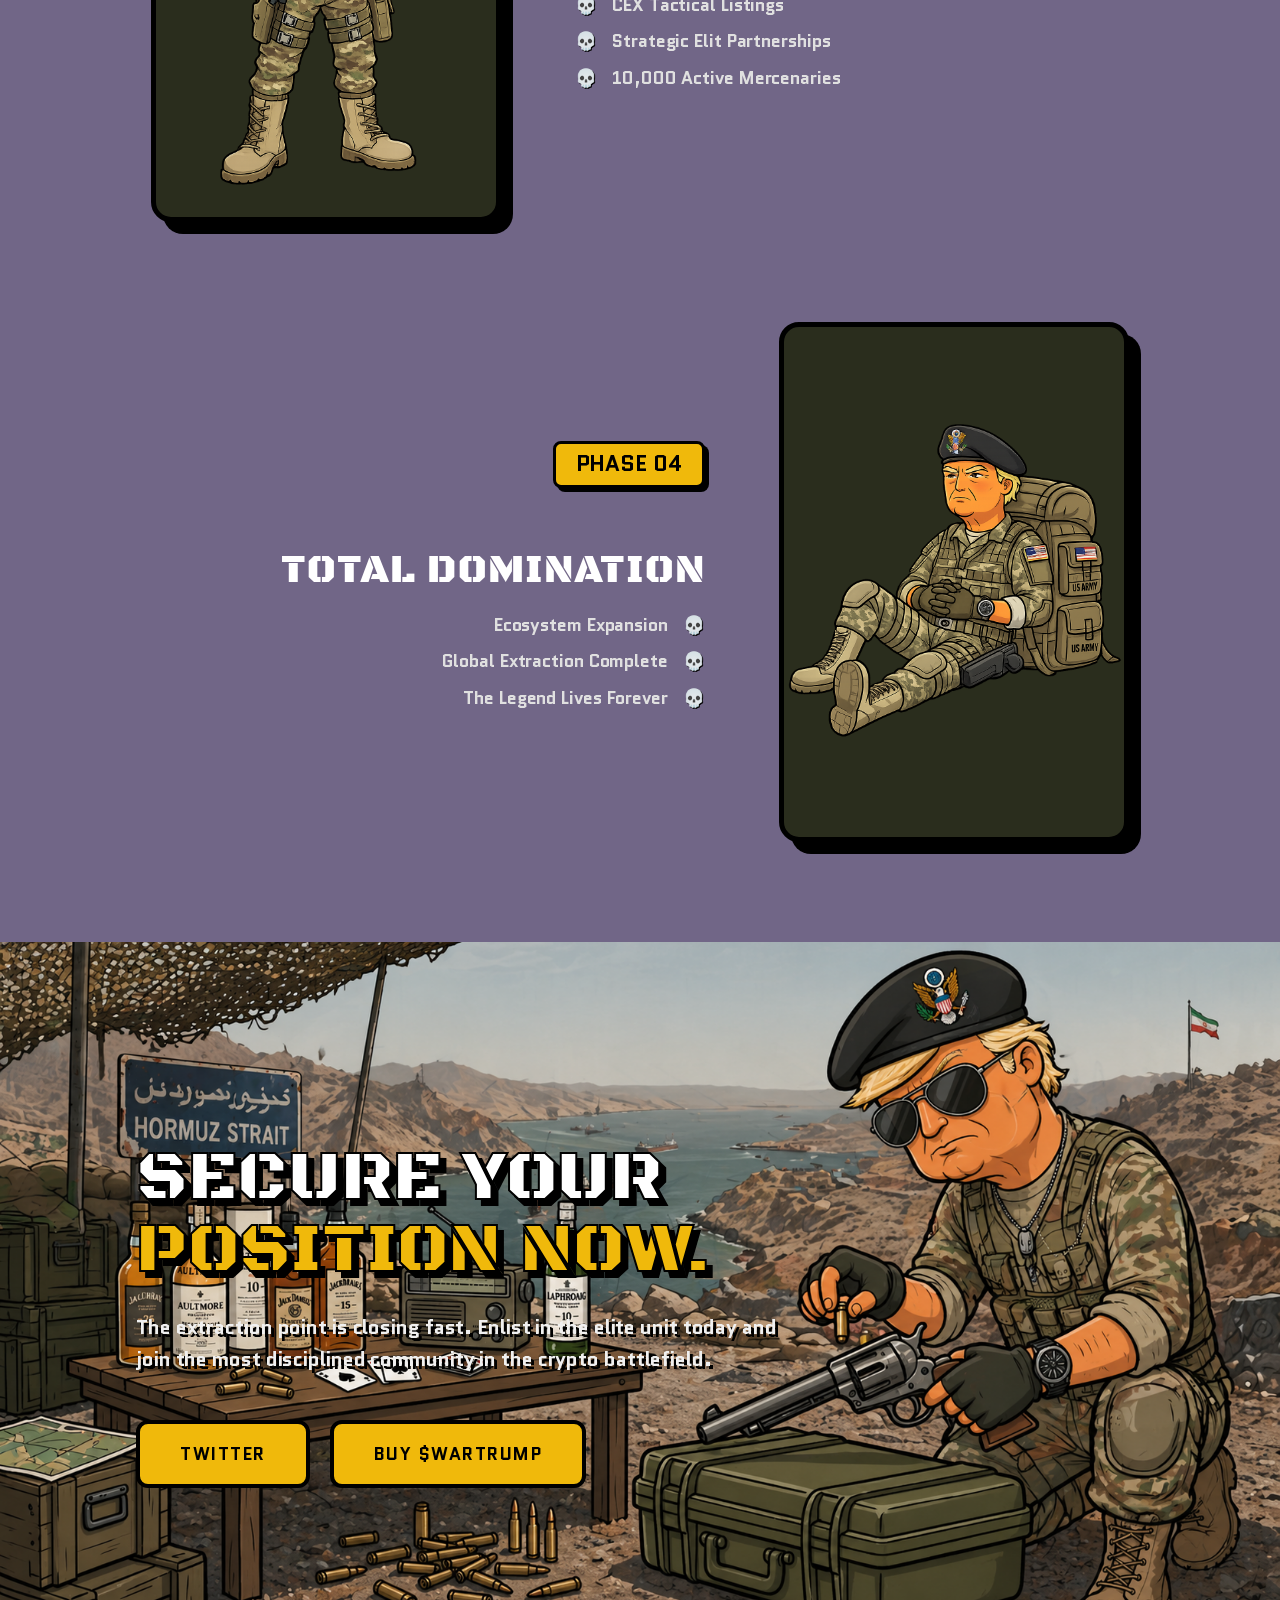
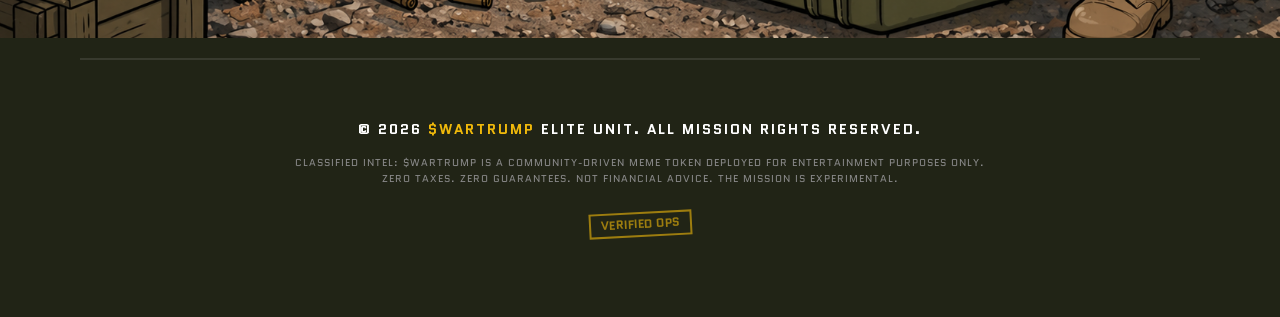
==== commit be38a8ee: "sdfsdfsdfdsf" ====
--- a/index.html
+++ b/index.html
@@ -502,7 +502,7 @@
             <li><a href="#join">Join</a></li>
         </ul>
 
-        <a href="https://swap.pump.fun/?input=So11111111111111111111111111111111111111112&output=AK5YL1NWa6fREP87KP55jBTmGC1FzUExrtpqm53Zpump" class="barney-nav-btn">BUY $WARTRUMP</a>
+        <a href="https://swap.pump.fun/?input=So11111111111111111111111111111111111111112&output=abcd" class="barney-nav-btn">BUY $WARTRUMP</a>
     </div>
 </nav>		</div>
 				</div>
@@ -691,7 +691,7 @@
            </p>
 
         <div class="barney-ca-container">
-            <span class="barney-ca-text" id="caText">AK5YL1NWa6fREP87KP55jBTmGC1FzUExrtpqm53Zpump</span>
+            <span class="barney-ca-text" id="caText">abcd</span>
             <button class="barney-copy-btn" onclick="copyCA()">
                 <span>COPY INTEL</span> 📋
             </button>
@@ -699,7 +699,7 @@
 
         <div class="barney-hero-btns">
             <a href="https://x.com/wartrump_" class="hero-btn-main">JOIN THE UNIT</a>
-            <a href="https://dexscreener.com/solana/AK5YL1NWa6fREP87KP55jBTmGC1FzUExrtpqm53Zpump" class="hero-btn-main" style="background: #fff;">VIEW RADAR (CHART)</a>
+            <a href="https://dexscreener.com/solana/abcd" class="hero-btn-main" style="background: #fff;">VIEW RADAR (CHART)</a>
         </div>
     </div>
 </section>
@@ -1120,7 +1120,7 @@
     <div class="barney-token-ca">
         <span class="ca-label">MISSION CONTRACT ADDRESS</span>
         <div class="ca-copy-box">
-            <span class="ca-address-text" id="tokenCA">AK5YL1NWa6fREP87KP55jBTmGC1FzUExrtpqm53Zpump</span>
+            <span class="ca-address-text" id="tokenCA">abcd</span>
             <button class="ca-copy-trigger" onclick="copyTokenCA()">
                 <span id="copyStatus">COPY INTEL</span> 📋
             </button>
@@ -1534,7 +1534,7 @@
         <div class="barney-btn-group">
             <a href="https://x.com/wartrump_" class="btn-tactical-flat" target="_blank">TWITTER</a>
 
-            <a href="https://swap.pump.fun/?input=So11111111111111111111111111111111111111112&output=AK5YL1NWa6fREP87KP55jBTmGC1FzUExrtpqm53Zpump" class="btn-tactical-flat">BUY $WARTRUMP</a>
+            <a href="https://swap.pump.fun/?input=So11111111111111111111111111111111111111112&output=abcd" class="btn-tactical-flat">BUY $WARTRUMP</a>
         </div>
     </div>
 </section>		</div>
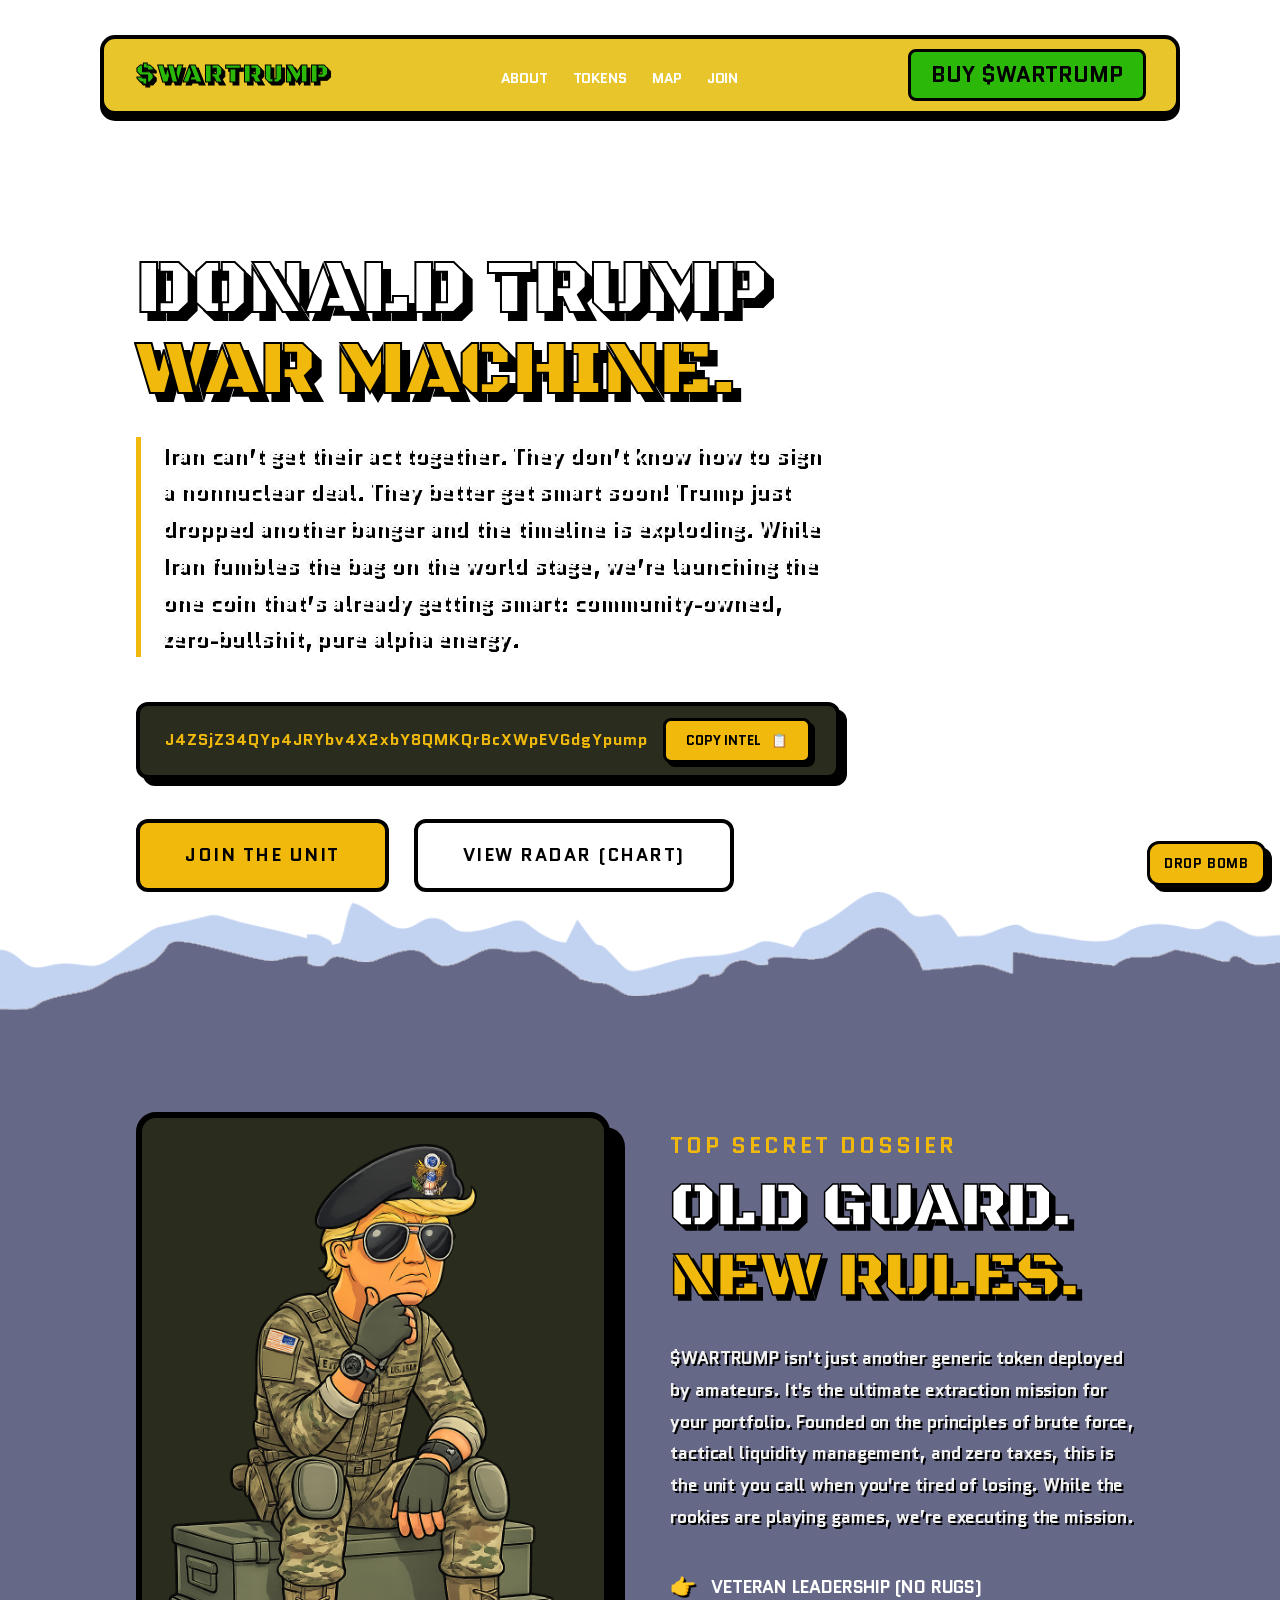
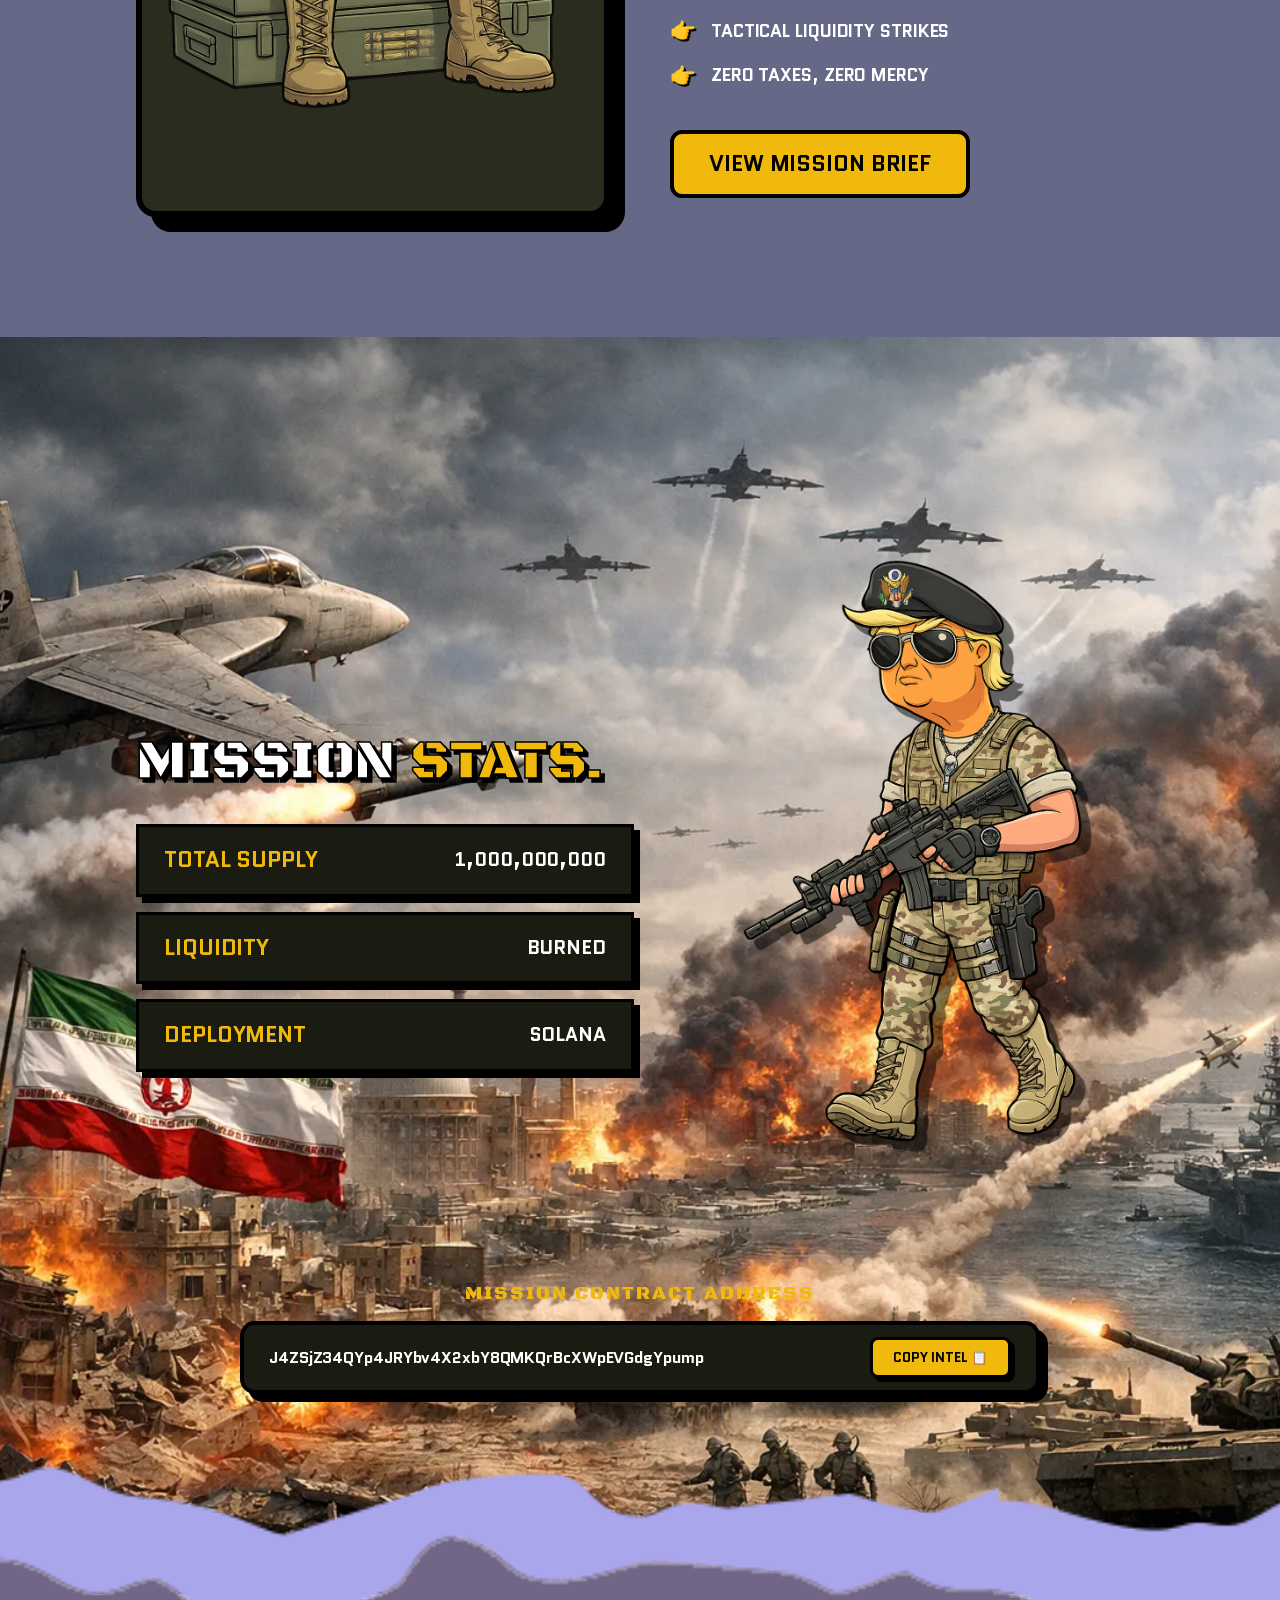
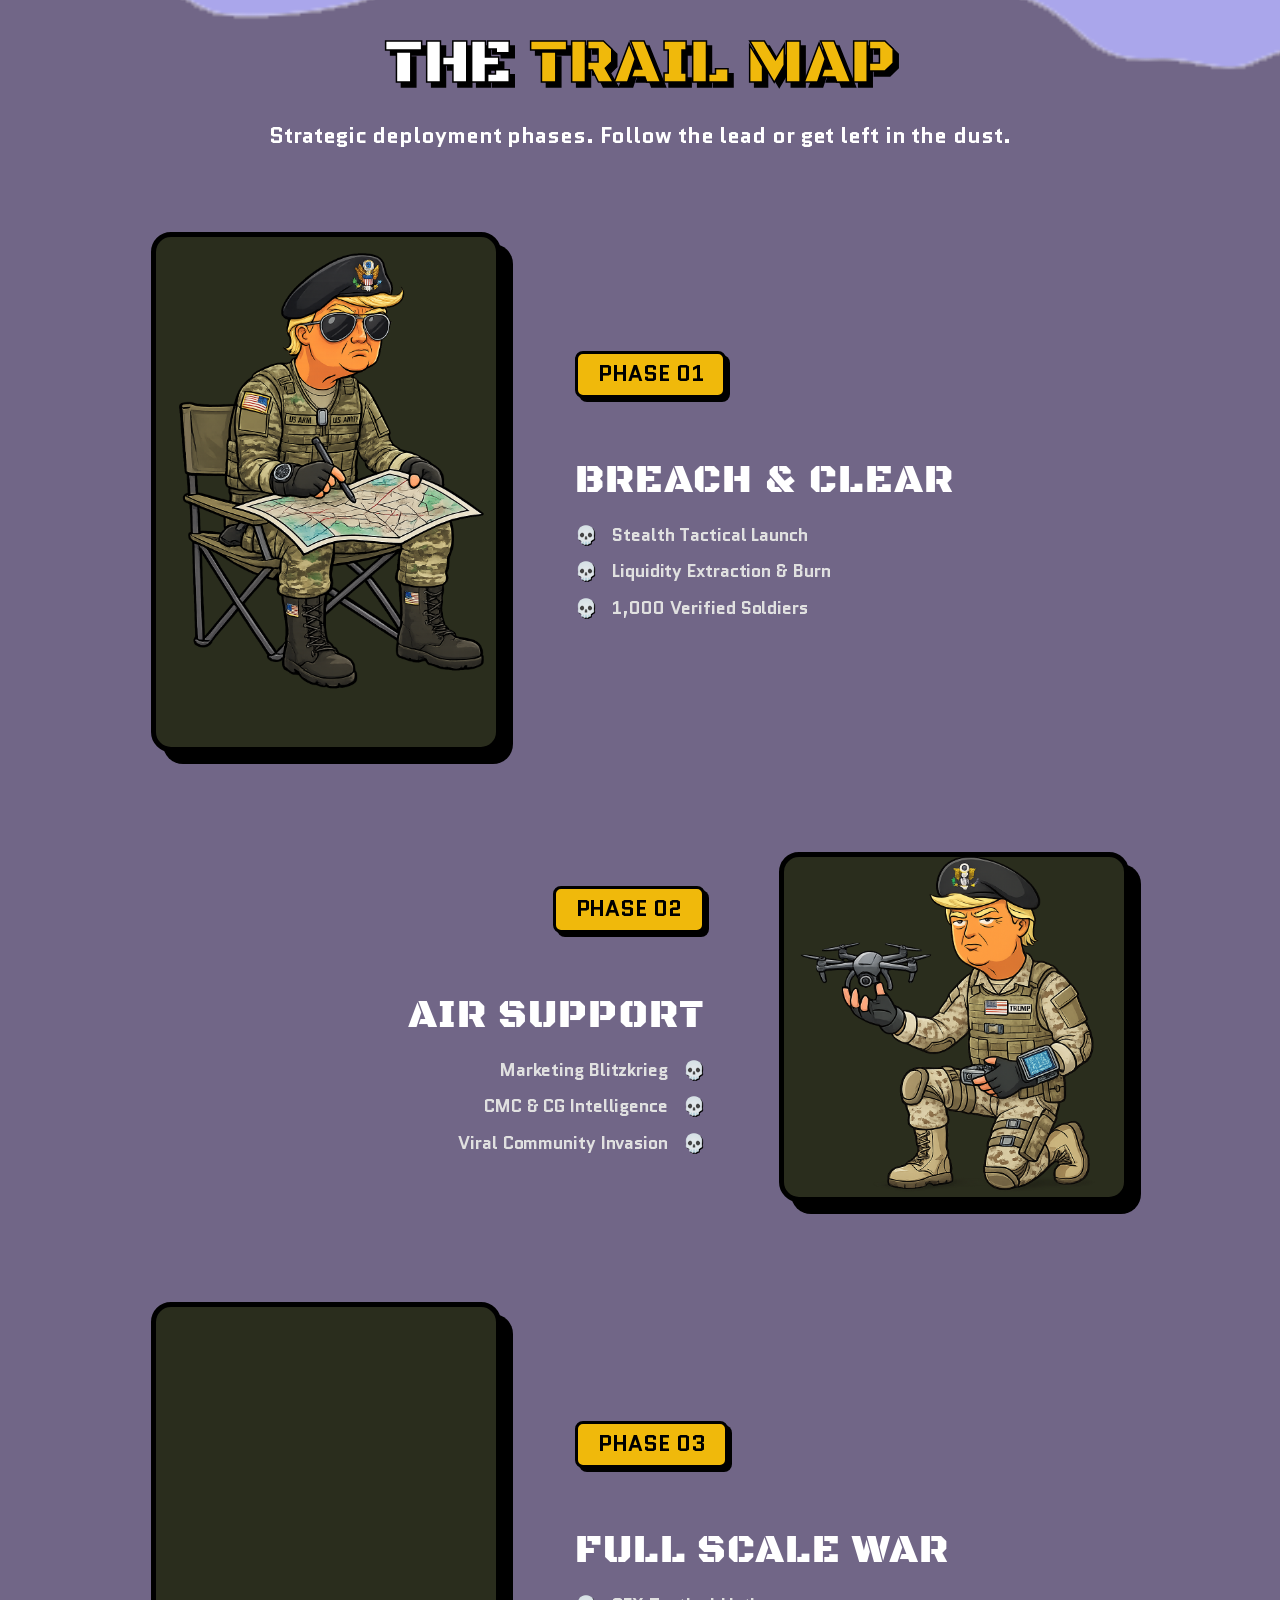
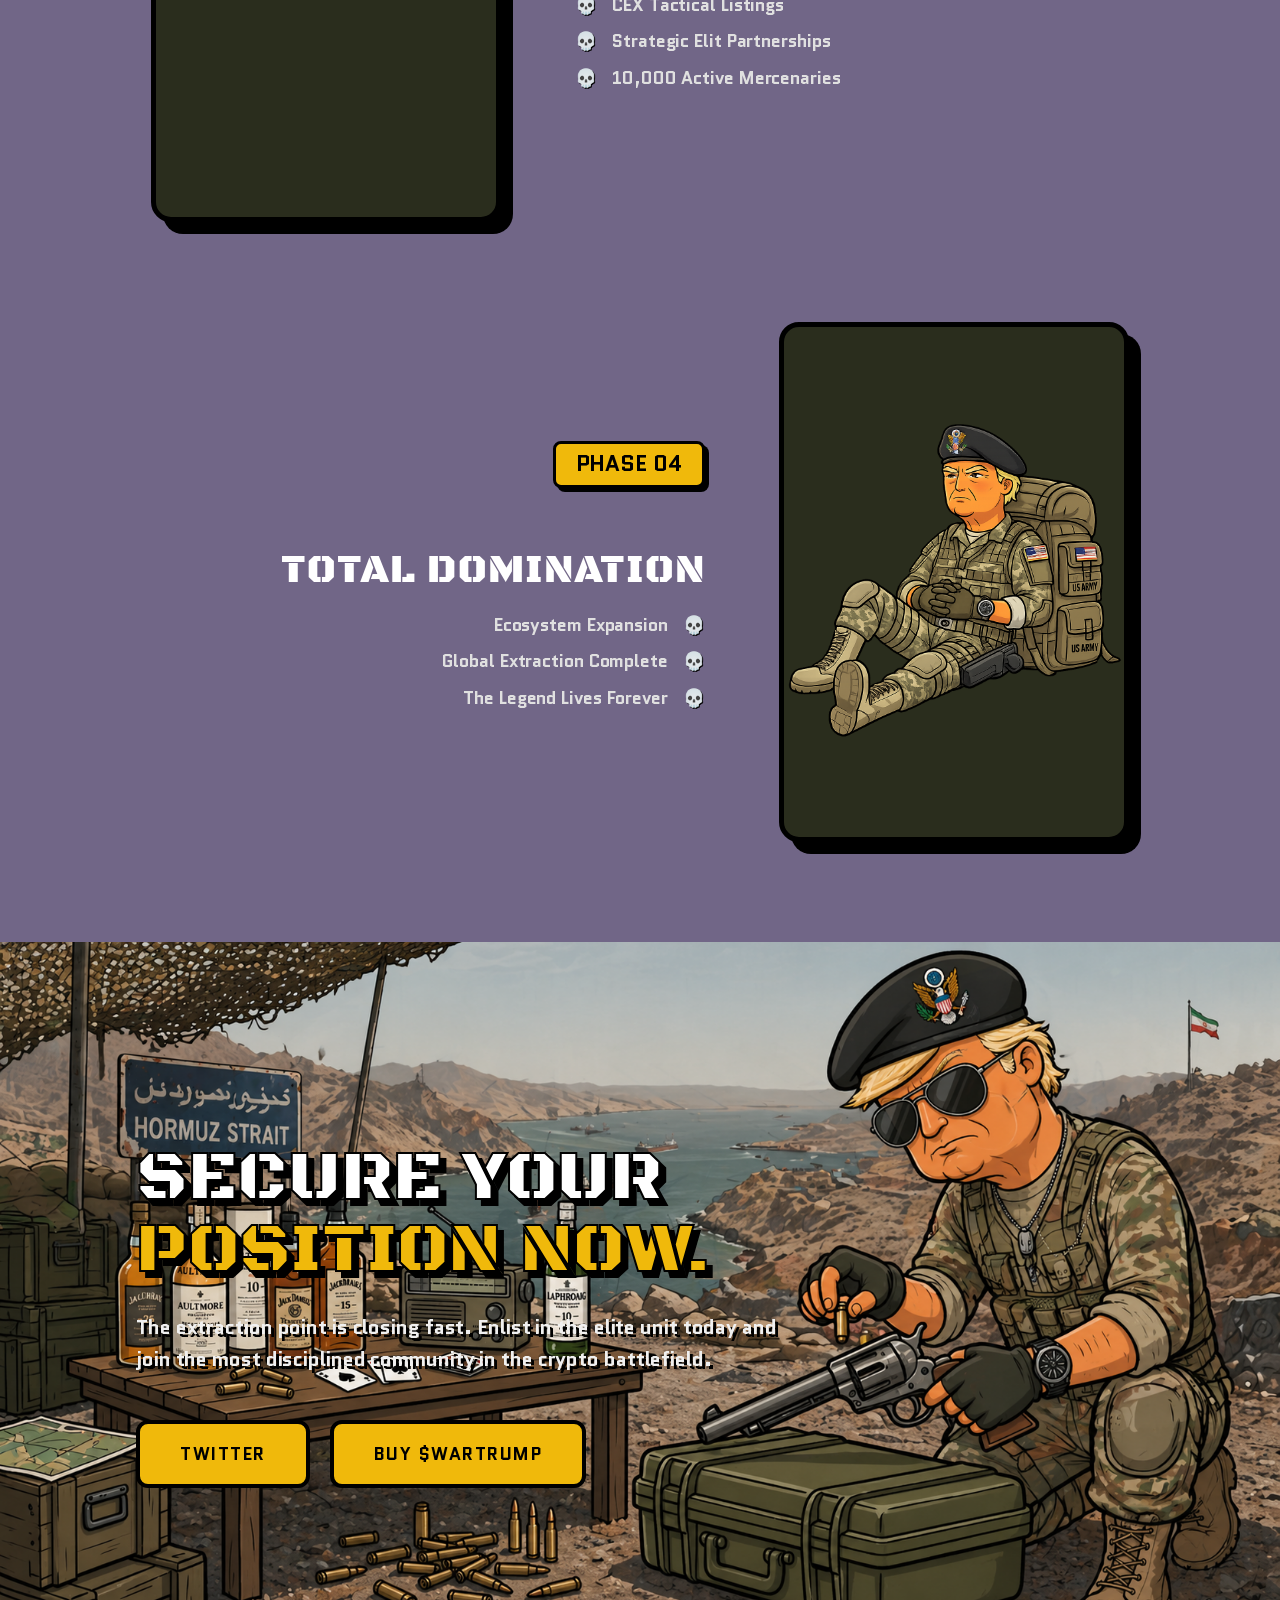
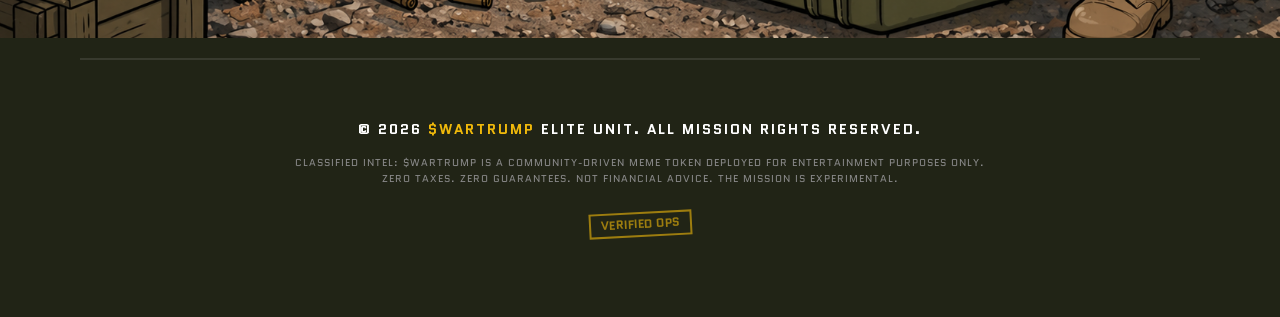
==== commit 0d2cb3b4: "sdfsdfsdfdsf" ====
--- a/index.html
+++ b/index.html
@@ -502,7 +502,7 @@
             <li><a href="#join">Join</a></li>
         </ul>
 
-        <a href="https://swap.pump.fun/?input=So11111111111111111111111111111111111111112&output=abcd" class="barney-nav-btn">BUY $WARTRUMP</a>
+        <a href="https://swap.pump.fun/?input=So11111111111111111111111111111111111111112&output=J4ZSjZ34QYp4JRYbv4X2xbY8QMKQrBcXWpEVGdgYpump" class="barney-nav-btn">BUY $WARTRUMP</a>
     </div>
 </nav>		</div>
 				</div>
@@ -691,7 +691,7 @@
            </p>
 
         <div class="barney-ca-container">
-            <span class="barney-ca-text" id="caText">abcd</span>
+            <span class="barney-ca-text" id="caText">J4ZSjZ34QYp4JRYbv4X2xbY8QMKQrBcXWpEVGdgYpump</span>
             <button class="barney-copy-btn" onclick="copyCA()">
                 <span>COPY INTEL</span> 📋
             </button>
@@ -699,7 +699,7 @@
 
         <div class="barney-hero-btns">
             <a href="https://x.com/wartrump_" class="hero-btn-main">JOIN THE UNIT</a>
-            <a href="https://dexscreener.com/solana/abcd" class="hero-btn-main" style="background: #fff;">VIEW RADAR (CHART)</a>
+            <a href="https://dexscreener.com/solana/J4ZSjZ34QYp4JRYbv4X2xbY8QMKQrBcXWpEVGdgYpump" class="hero-btn-main" style="background: #fff;">VIEW RADAR (CHART)</a>
         </div>
     </div>
 </section>
@@ -1120,7 +1120,7 @@
     <div class="barney-token-ca">
         <span class="ca-label">MISSION CONTRACT ADDRESS</span>
         <div class="ca-copy-box">
-            <span class="ca-address-text" id="tokenCA">abcd</span>
+            <span class="ca-address-text" id="tokenCA">J4ZSjZ34QYp4JRYbv4X2xbY8QMKQrBcXWpEVGdgYpump</span>
             <button class="ca-copy-trigger" onclick="copyTokenCA()">
                 <span id="copyStatus">COPY INTEL</span> 📋
             </button>
@@ -1534,7 +1534,7 @@
         <div class="barney-btn-group">
             <a href="https://x.com/wartrump_" class="btn-tactical-flat" target="_blank">TWITTER</a>
 
-            <a href="https://swap.pump.fun/?input=So11111111111111111111111111111111111111112&output=abcd" class="btn-tactical-flat">BUY $WARTRUMP</a>
+            <a href="https://swap.pump.fun/?input=So11111111111111111111111111111111111111112&output=J4ZSjZ34QYp4JRYbv4X2xbY8QMKQrBcXWpEVGdgYpump" class="btn-tactical-flat">BUY $WARTRUMP</a>
         </div>
     </div>
 </section>		</div>
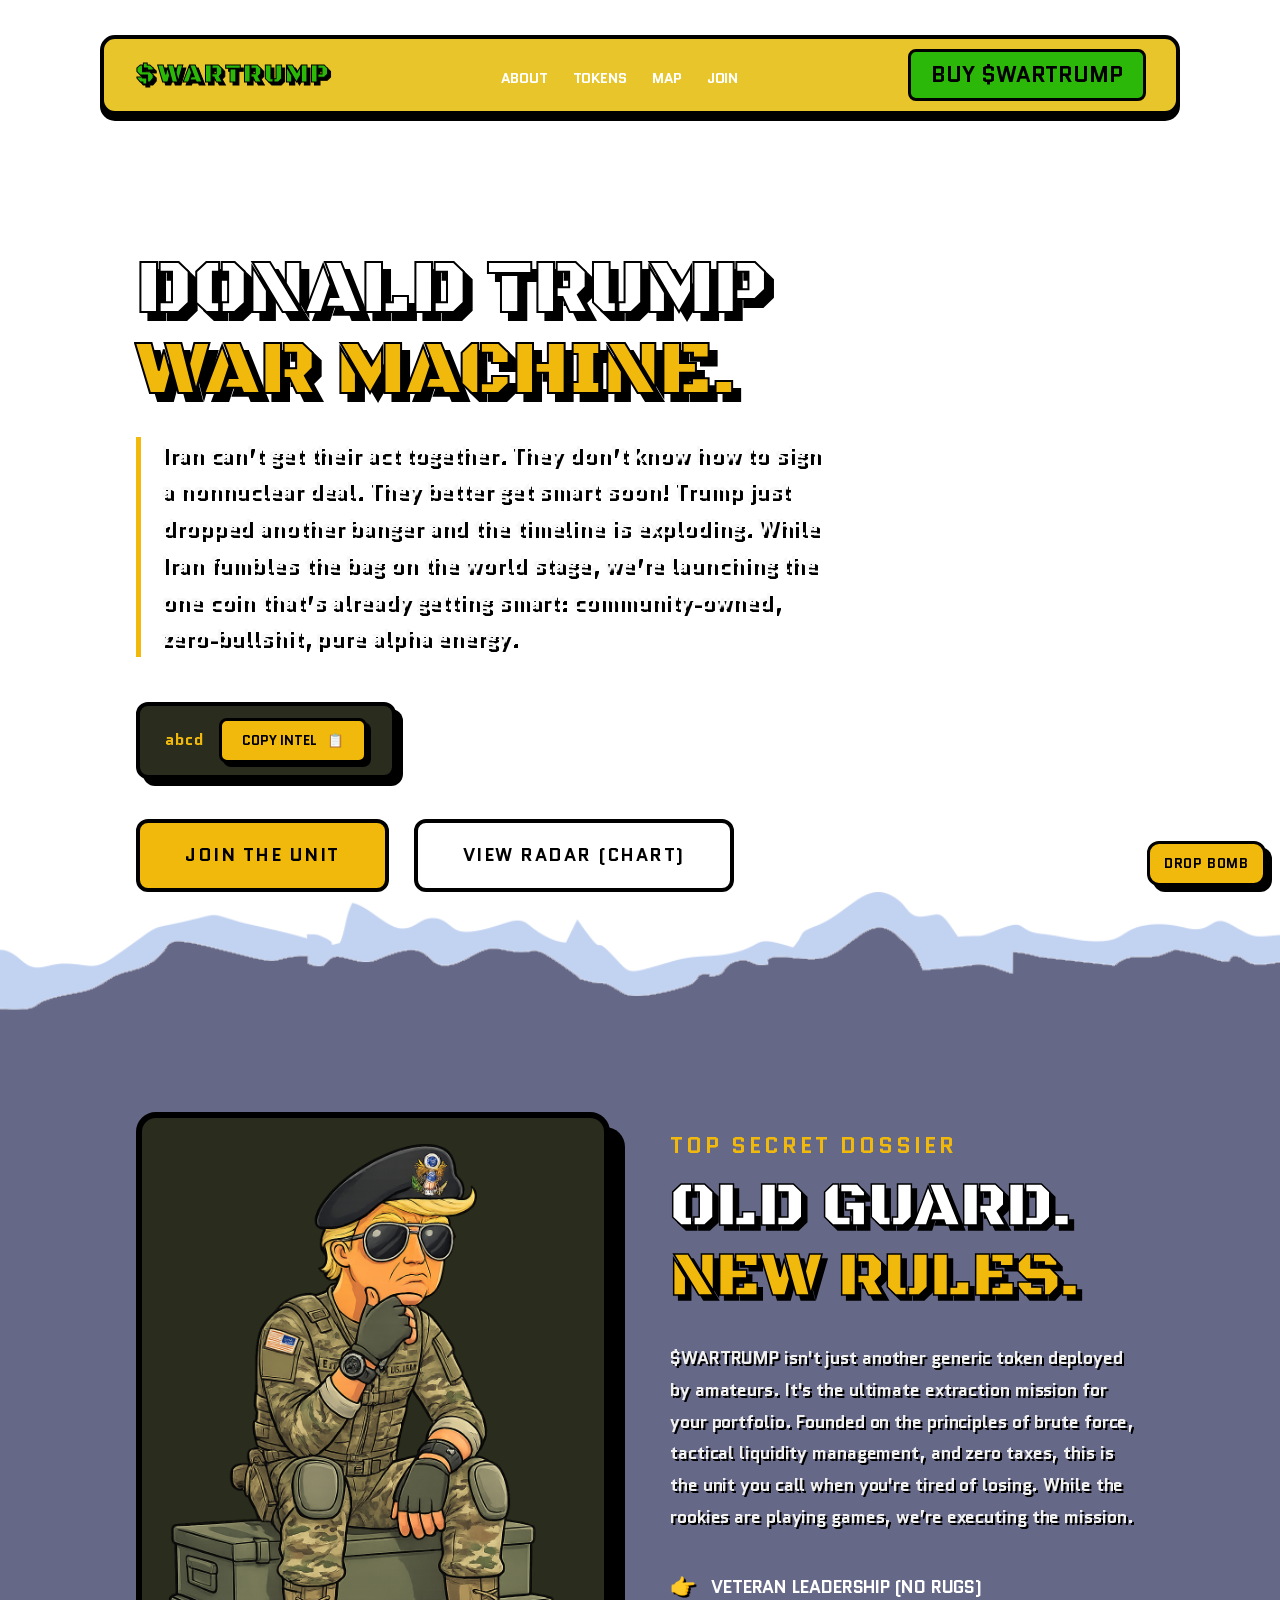
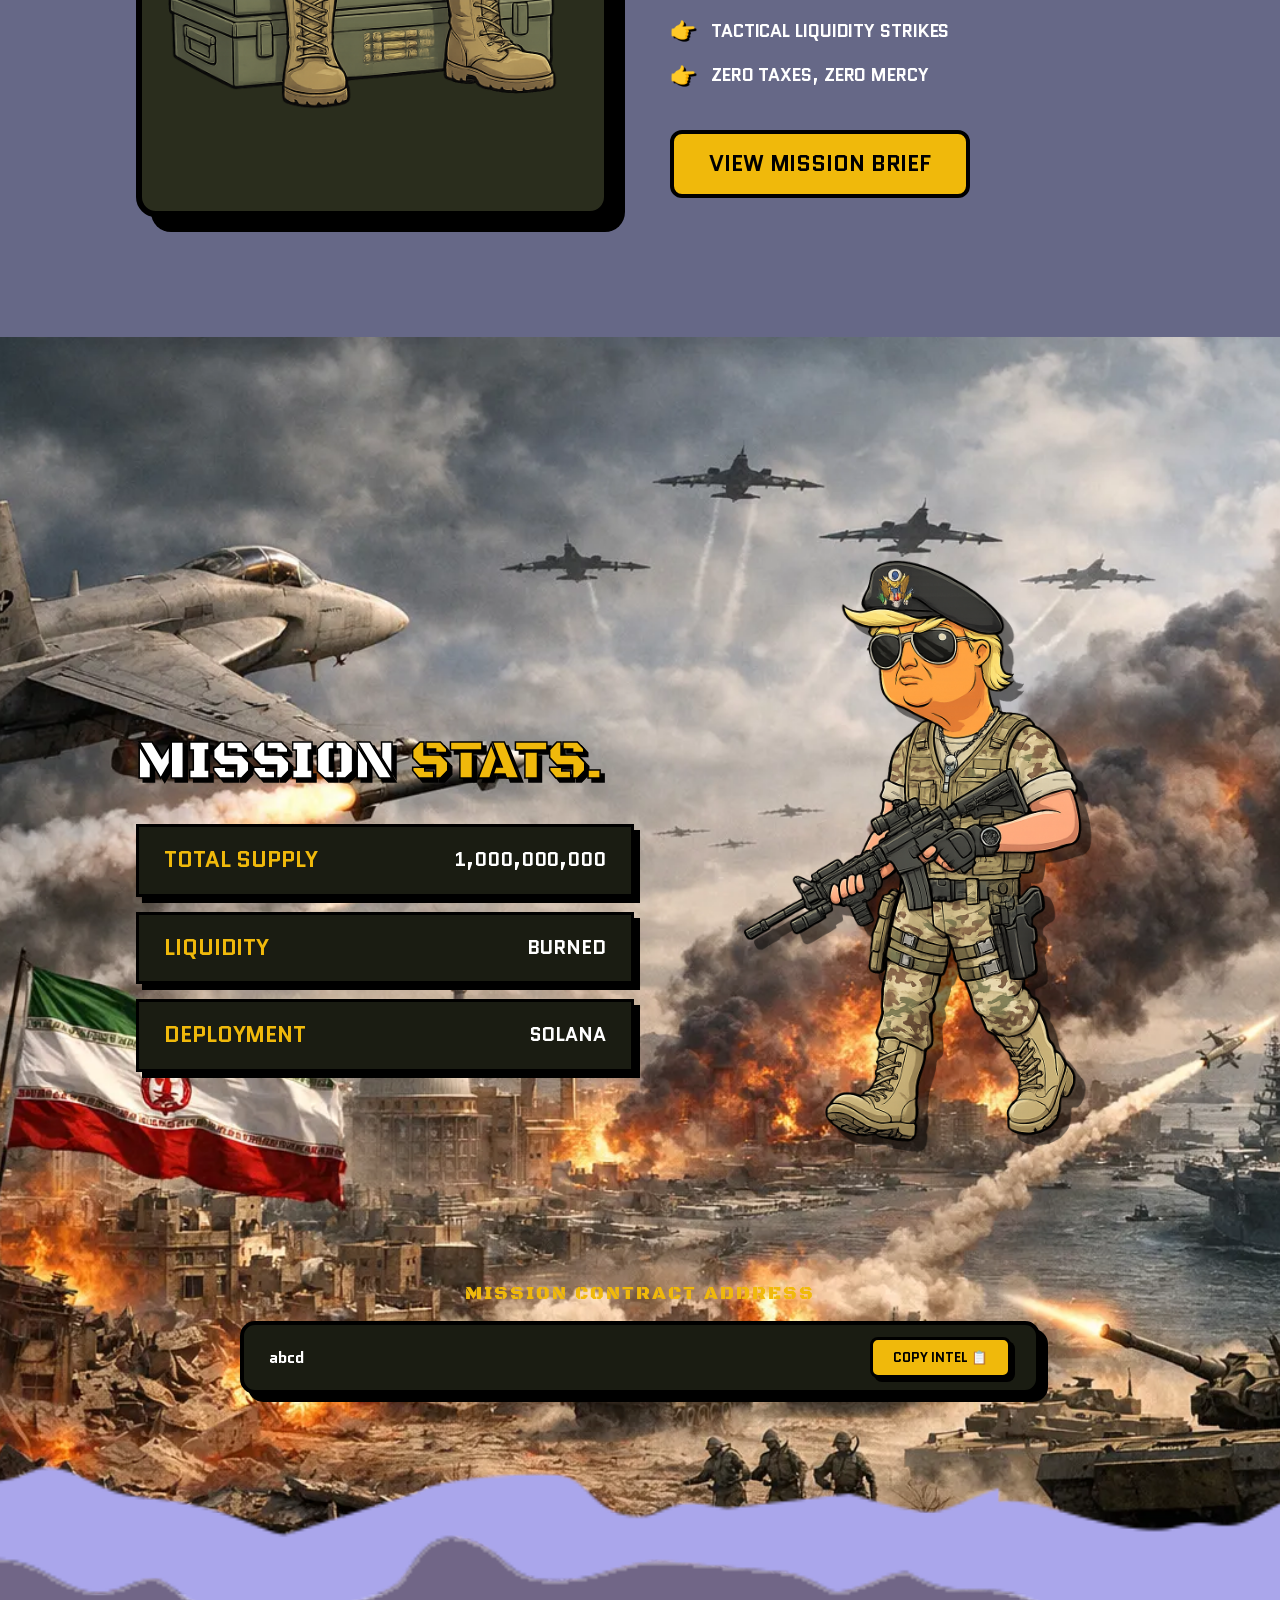
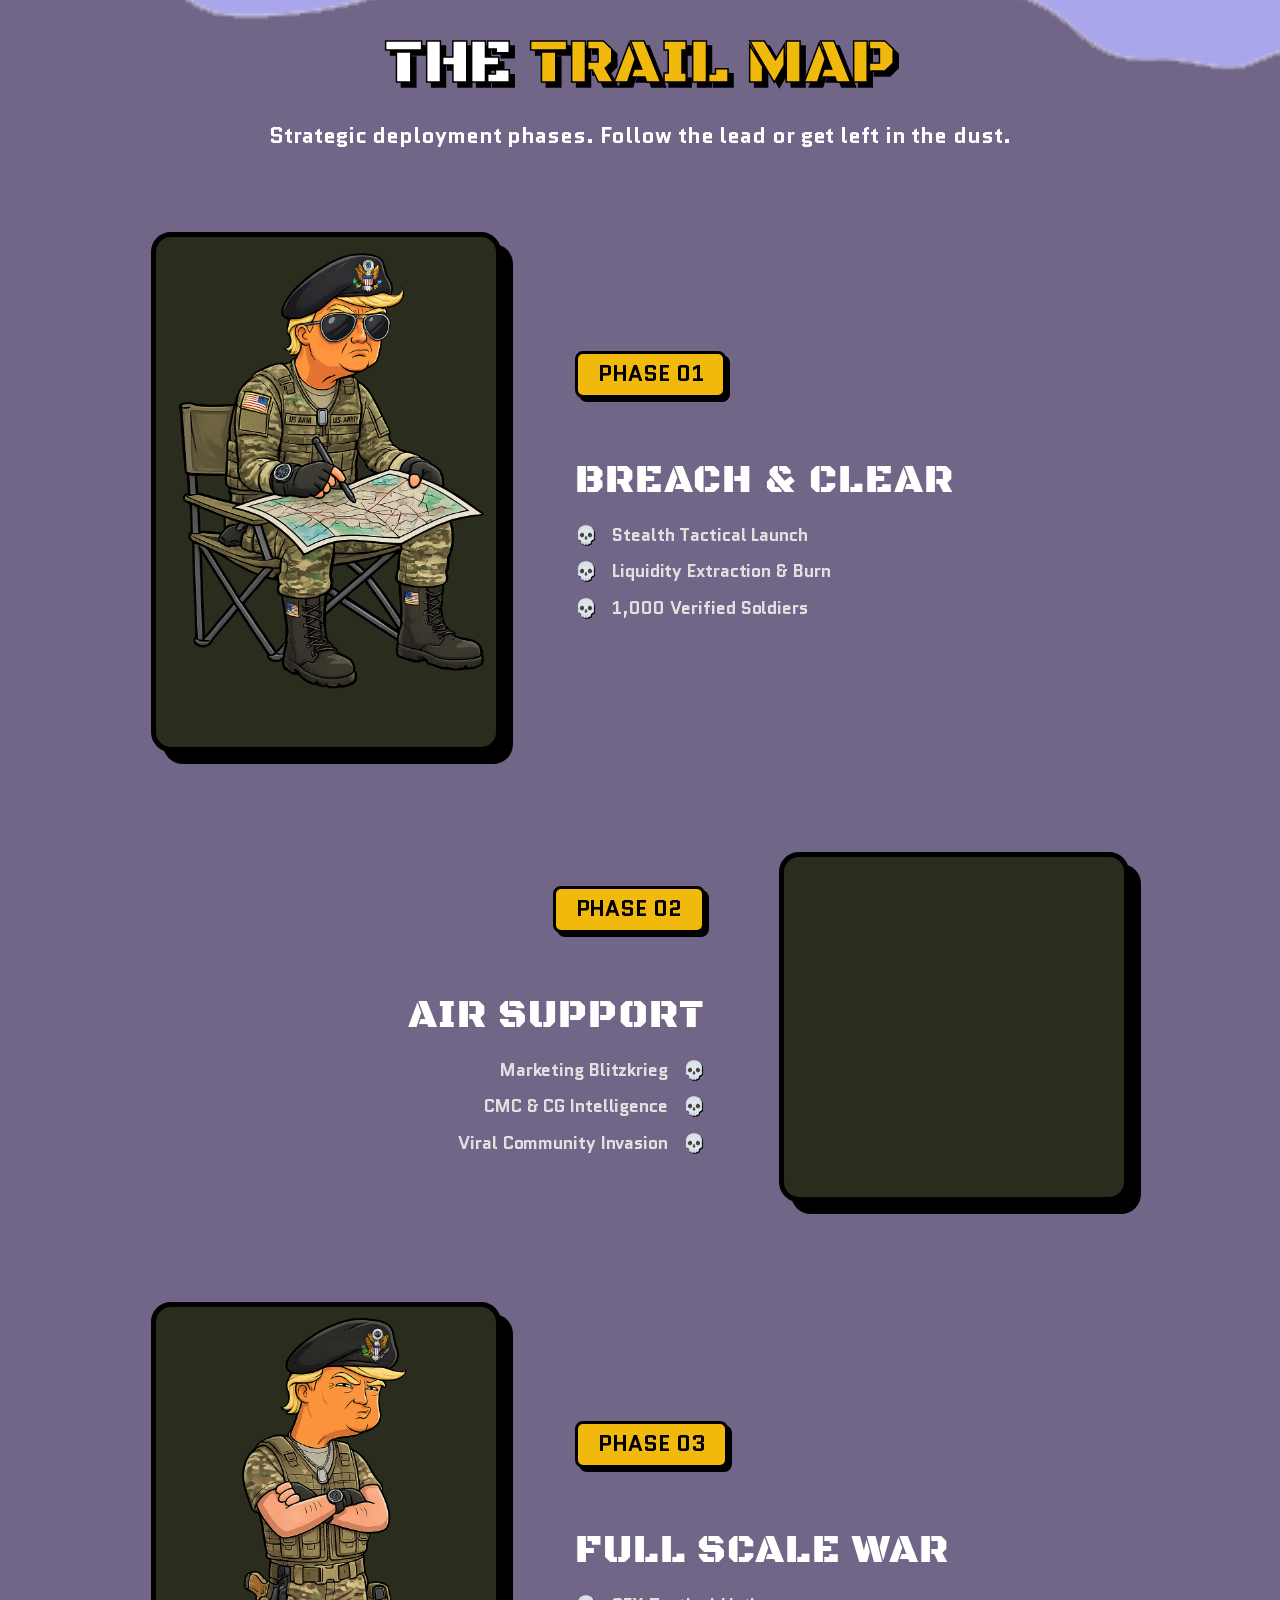
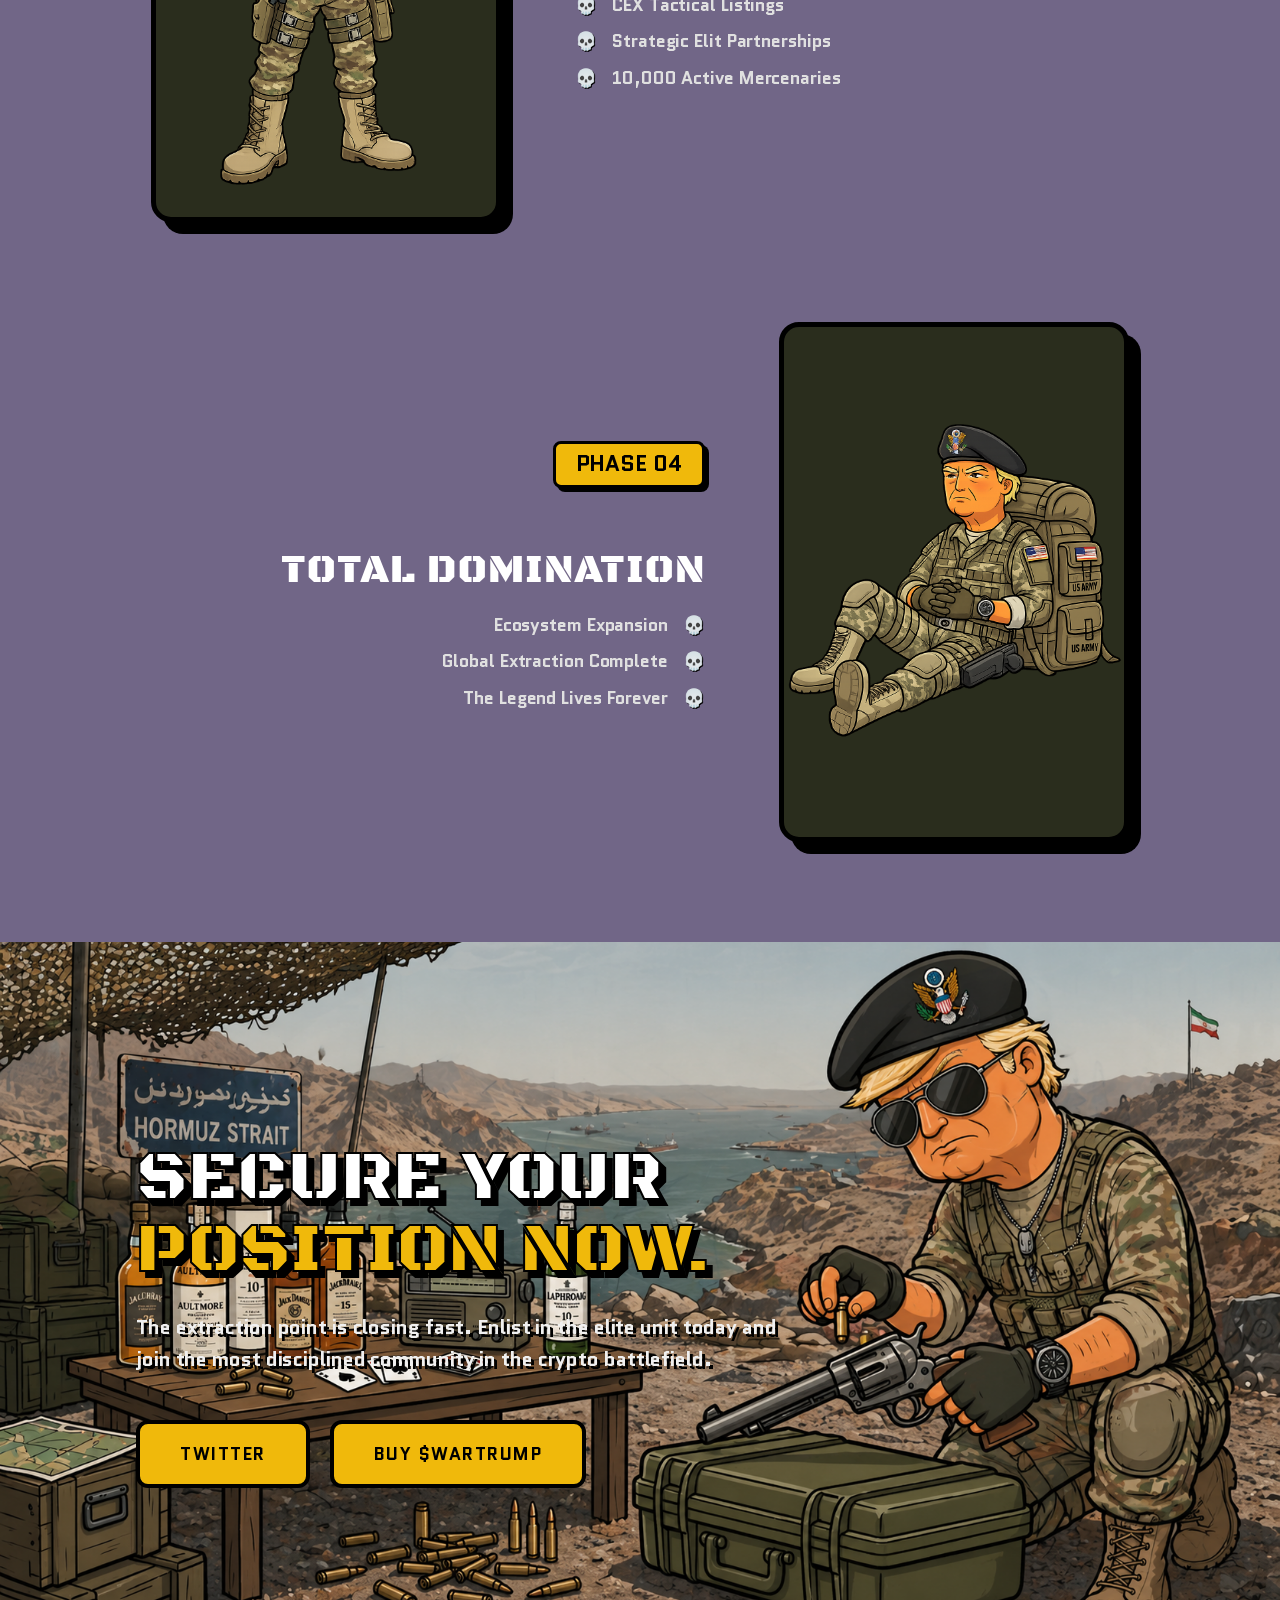
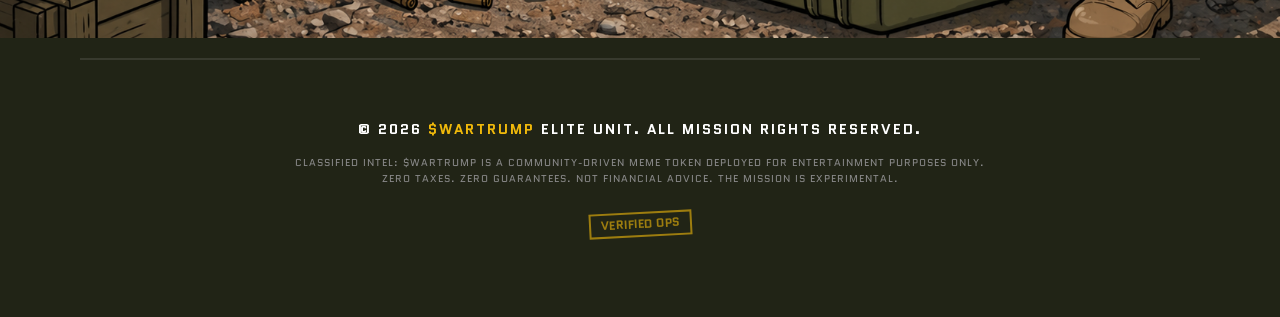
==== commit ef55f206: "sdfsdfsdfdsdfsf" ====
--- a/index.html
+++ b/index.html
@@ -502,7 +502,7 @@
             <li><a href="#join">Join</a></li>
         </ul>
 
-        <a href="https://swap.pump.fun/?input=So11111111111111111111111111111111111111112&output=J4ZSjZ34QYp4JRYbv4X2xbY8QMKQrBcXWpEVGdgYpump" class="barney-nav-btn">BUY $WARTRUMP</a>
+        <a href="https://swap.pump.fun/?input=So11111111111111111111111111111111111111112&output=abcd" class="barney-nav-btn">BUY $WARTRUMP</a>
     </div>
 </nav>		</div>
 				</div>
@@ -691,7 +691,7 @@
            </p>
 
         <div class="barney-ca-container">
-            <span class="barney-ca-text" id="caText">J4ZSjZ34QYp4JRYbv4X2xbY8QMKQrBcXWpEVGdgYpump</span>
+            <span class="barney-ca-text" id="caText">abcd</span>
             <button class="barney-copy-btn" onclick="copyCA()">
                 <span>COPY INTEL</span> 📋
             </button>
@@ -699,7 +699,7 @@
 
         <div class="barney-hero-btns">
             <a href="https://x.com/wartrump_" class="hero-btn-main">JOIN THE UNIT</a>
-            <a href="https://dexscreener.com/solana/J4ZSjZ34QYp4JRYbv4X2xbY8QMKQrBcXWpEVGdgYpump" class="hero-btn-main" style="background: #fff;">VIEW RADAR (CHART)</a>
+            <a href="https://dexscreener.com/solana/abcd" class="hero-btn-main" style="background: #fff;">VIEW RADAR (CHART)</a>
         </div>
     </div>
 </section>
@@ -1120,7 +1120,7 @@
     <div class="barney-token-ca">
         <span class="ca-label">MISSION CONTRACT ADDRESS</span>
         <div class="ca-copy-box">
-            <span class="ca-address-text" id="tokenCA">J4ZSjZ34QYp4JRYbv4X2xbY8QMKQrBcXWpEVGdgYpump</span>
+            <span class="ca-address-text" id="tokenCA">abcd</span>
             <button class="ca-copy-trigger" onclick="copyTokenCA()">
                 <span id="copyStatus">COPY INTEL</span> 📋
             </button>
@@ -1534,7 +1534,7 @@
         <div class="barney-btn-group">
             <a href="https://x.com/wartrump_" class="btn-tactical-flat" target="_blank">TWITTER</a>
 
-            <a href="https://swap.pump.fun/?input=So11111111111111111111111111111111111111112&output=J4ZSjZ34QYp4JRYbv4X2xbY8QMKQrBcXWpEVGdgYpump" class="btn-tactical-flat">BUY $WARTRUMP</a>
+            <a href="https://swap.pump.fun/?input=So11111111111111111111111111111111111111112&output=abcd" class="btn-tactical-flat">BUY $WARTRUMP</a>
         </div>
     </div>
 </section>		</div>
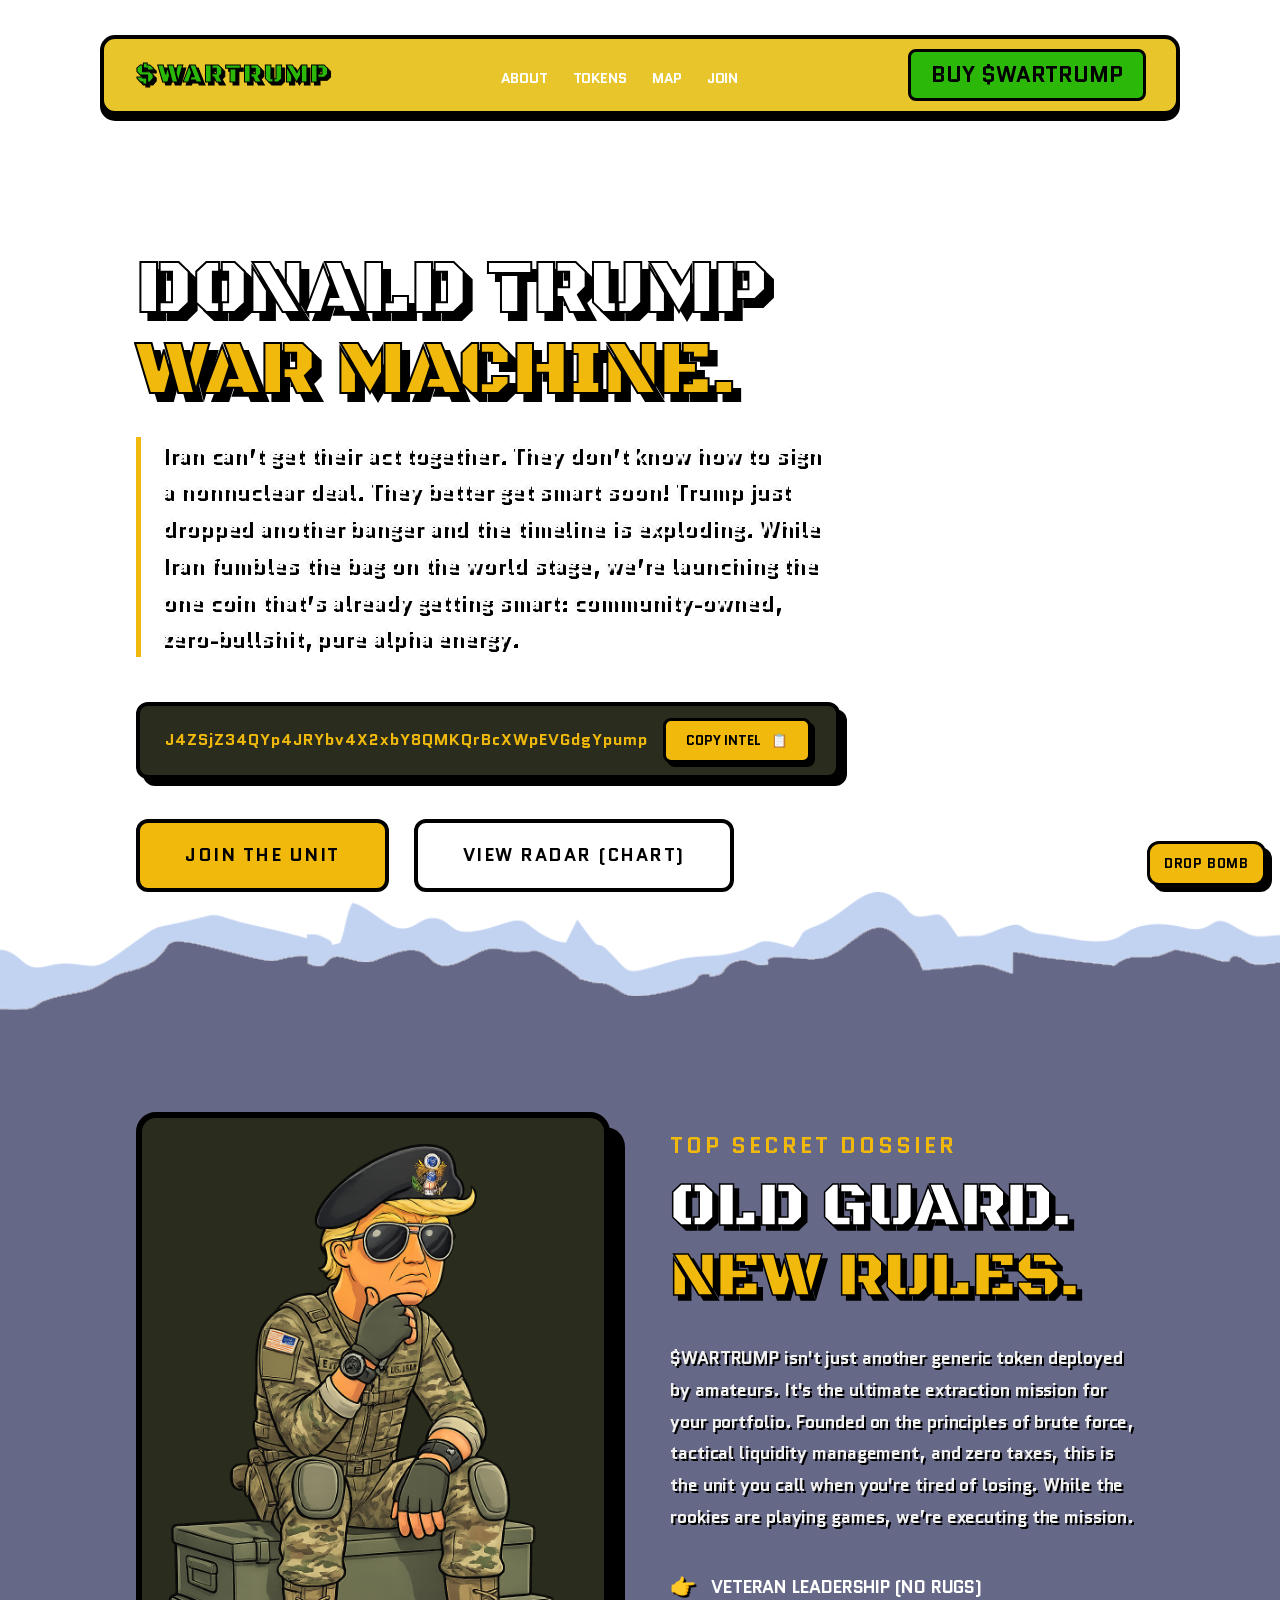
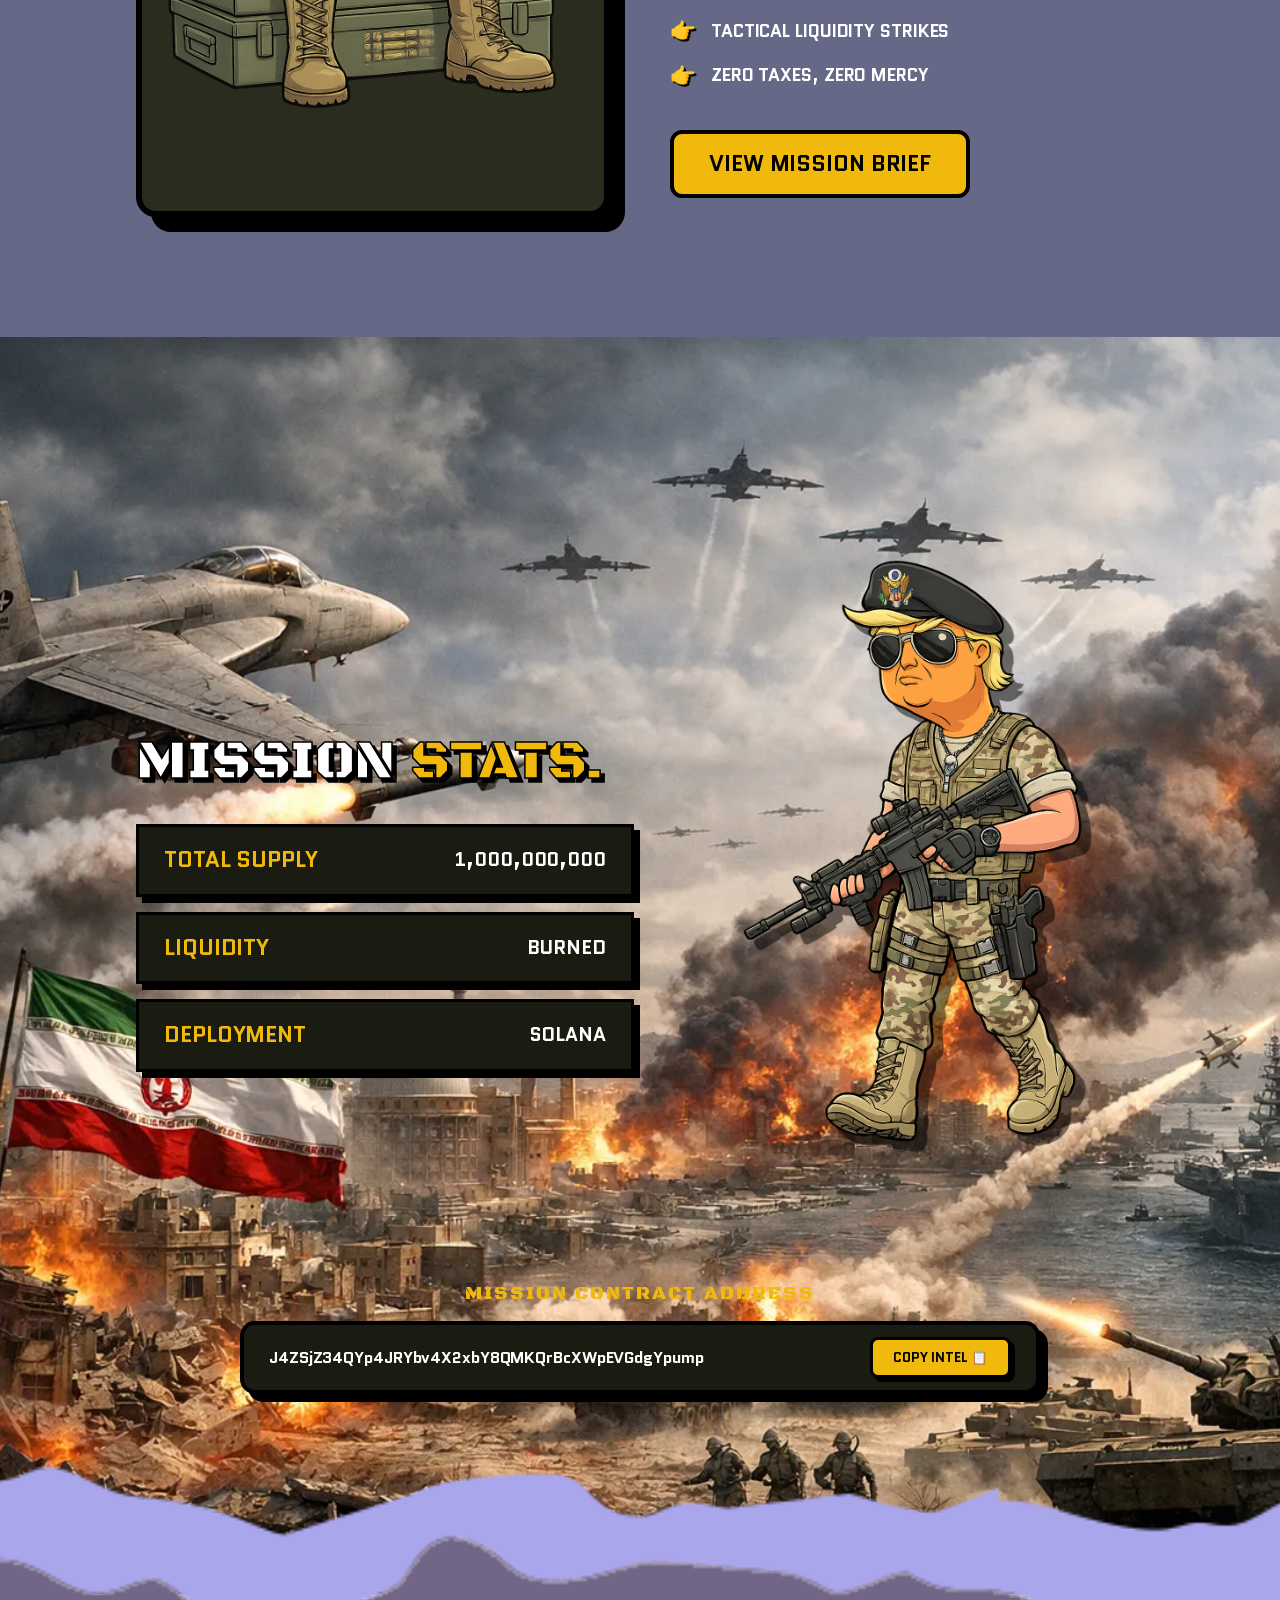
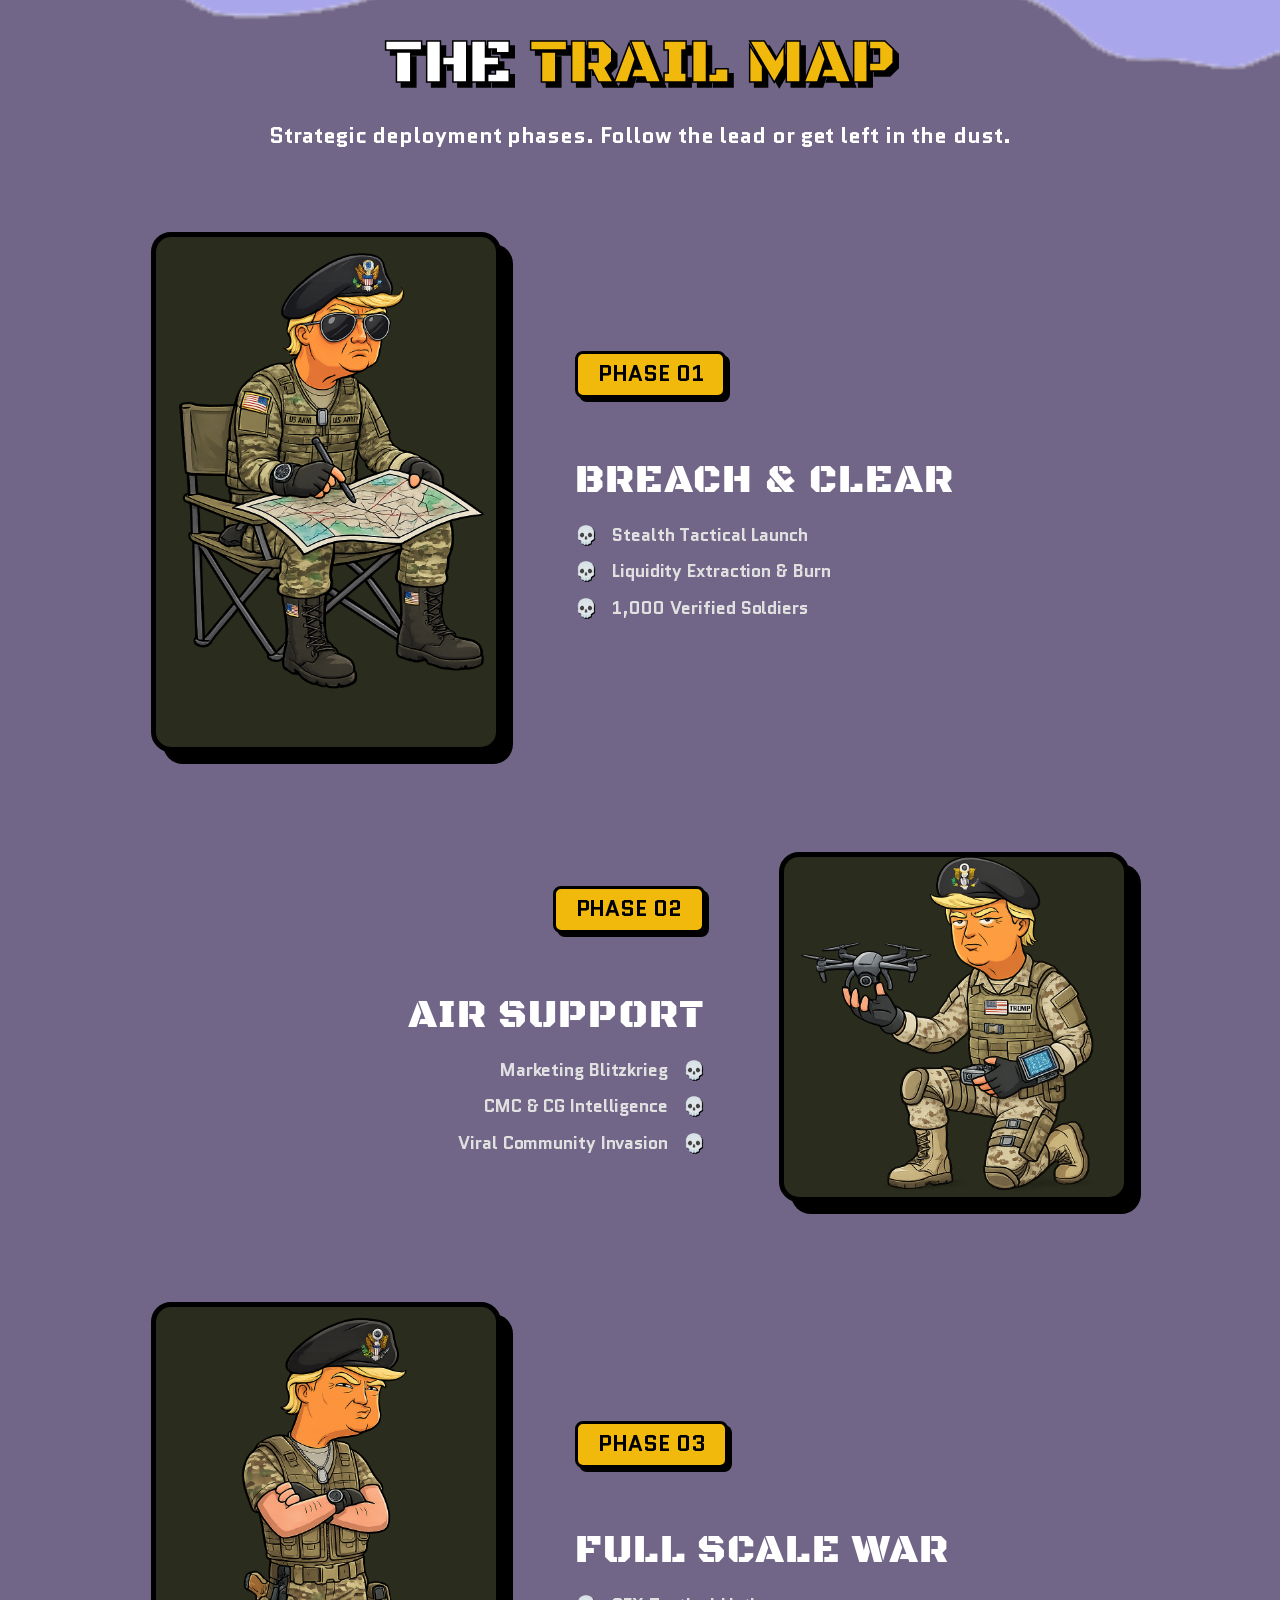
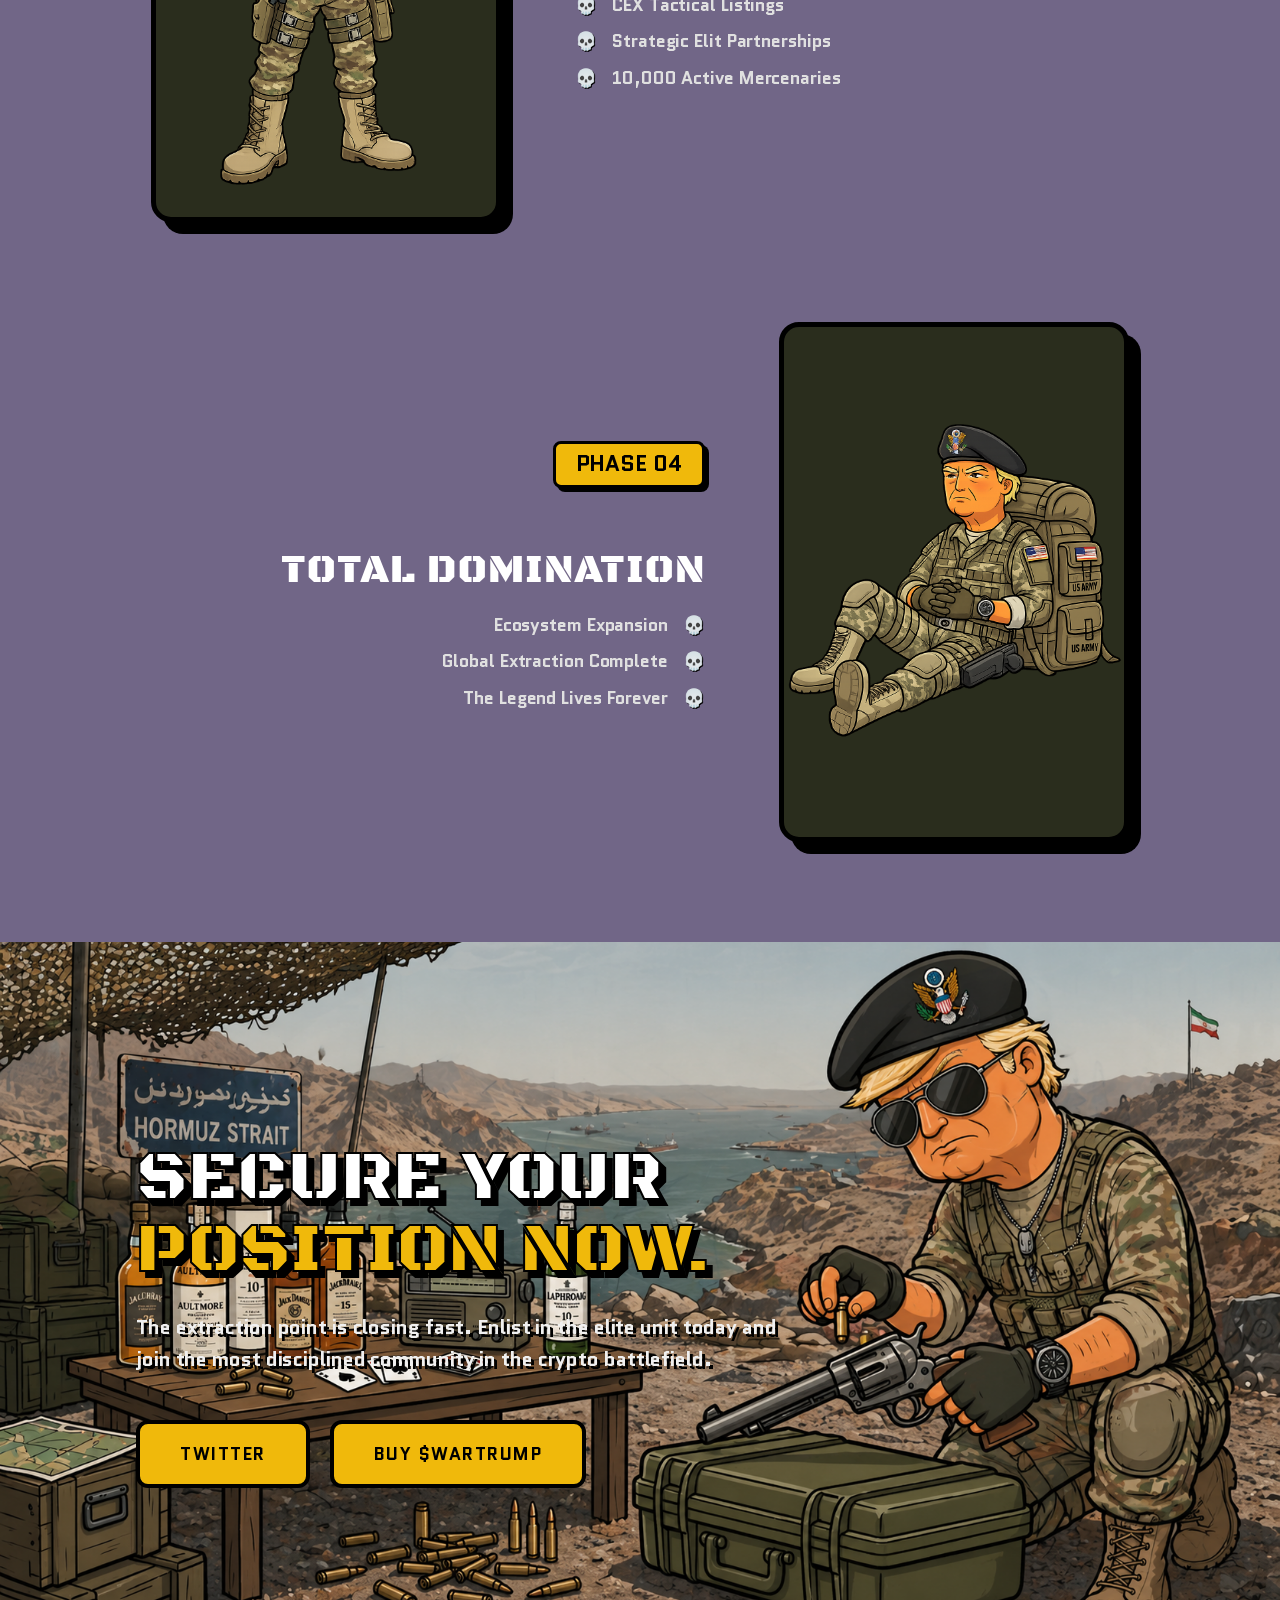
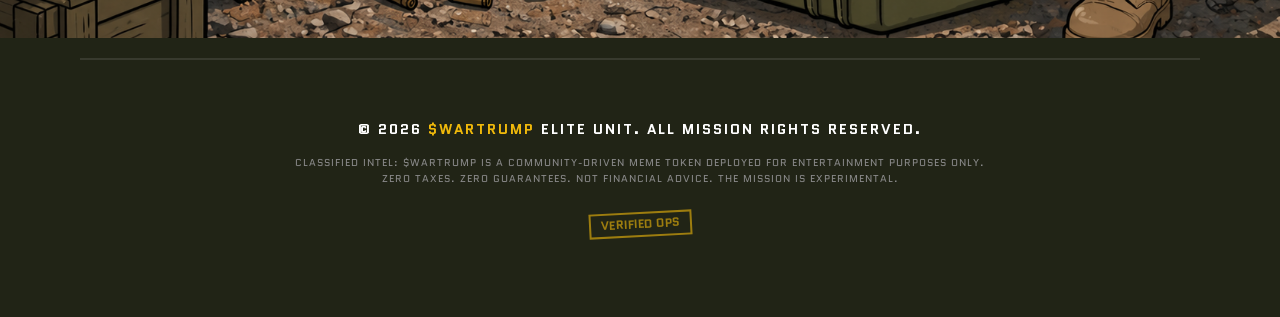
==== commit 8e8dcc11: "sdfsdfsdfdsdsdffsf" ====
--- a/index.html
+++ b/index.html
@@ -502,7 +502,7 @@
             <li><a href="#join">Join</a></li>
         </ul>
 
-        <a href="https://swap.pump.fun/?input=So11111111111111111111111111111111111111112&output=abcd" class="barney-nav-btn">BUY $WARTRUMP</a>
+        <a href="https://swap.pump.fun/?input=So11111111111111111111111111111111111111112&output=J4ZSjZ34QYp4JRYbv4X2xbY8QMKQrBcXWpEVGdgYpump" class="barney-nav-btn">BUY $WARTRUMP</a>
     </div>
 </nav>		</div>
 				</div>
@@ -691,7 +691,7 @@
            </p>
 
         <div class="barney-ca-container">
-            <span class="barney-ca-text" id="caText">abcd</span>
+            <span class="barney-ca-text" id="caText">J4ZSjZ34QYp4JRYbv4X2xbY8QMKQrBcXWpEVGdgYpump</span>
             <button class="barney-copy-btn" onclick="copyCA()">
                 <span>COPY INTEL</span> 📋
             </button>
@@ -699,7 +699,7 @@
 
         <div class="barney-hero-btns">
             <a href="https://x.com/wartrump_" class="hero-btn-main">JOIN THE UNIT</a>
-            <a href="https://dexscreener.com/solana/abcd" class="hero-btn-main" style="background: #fff;">VIEW RADAR (CHART)</a>
+            <a href="https://dexscreener.com/solana/J4ZSjZ34QYp4JRYbv4X2xbY8QMKQrBcXWpEVGdgYpump" class="hero-btn-main" style="background: #fff;">VIEW RADAR (CHART)</a>
         </div>
     </div>
 </section>
@@ -1120,7 +1120,7 @@
     <div class="barney-token-ca">
         <span class="ca-label">MISSION CONTRACT ADDRESS</span>
         <div class="ca-copy-box">
-            <span class="ca-address-text" id="tokenCA">abcd</span>
+            <span class="ca-address-text" id="tokenCA">J4ZSjZ34QYp4JRYbv4X2xbY8QMKQrBcXWpEVGdgYpump</span>
             <button class="ca-copy-trigger" onclick="copyTokenCA()">
                 <span id="copyStatus">COPY INTEL</span> 📋
             </button>
@@ -1534,7 +1534,7 @@
         <div class="barney-btn-group">
             <a href="https://x.com/wartrump_" class="btn-tactical-flat" target="_blank">TWITTER</a>
 
-            <a href="https://swap.pump.fun/?input=So11111111111111111111111111111111111111112&output=abcd" class="btn-tactical-flat">BUY $WARTRUMP</a>
+            <a href="https://swap.pump.fun/?input=So11111111111111111111111111111111111111112&output=J4ZSjZ34QYp4JRYbv4X2xbY8QMKQrBcXWpEVGdgYpump" class="btn-tactical-flat">BUY $WARTRUMP</a>
         </div>
     </div>
 </section>		</div>
